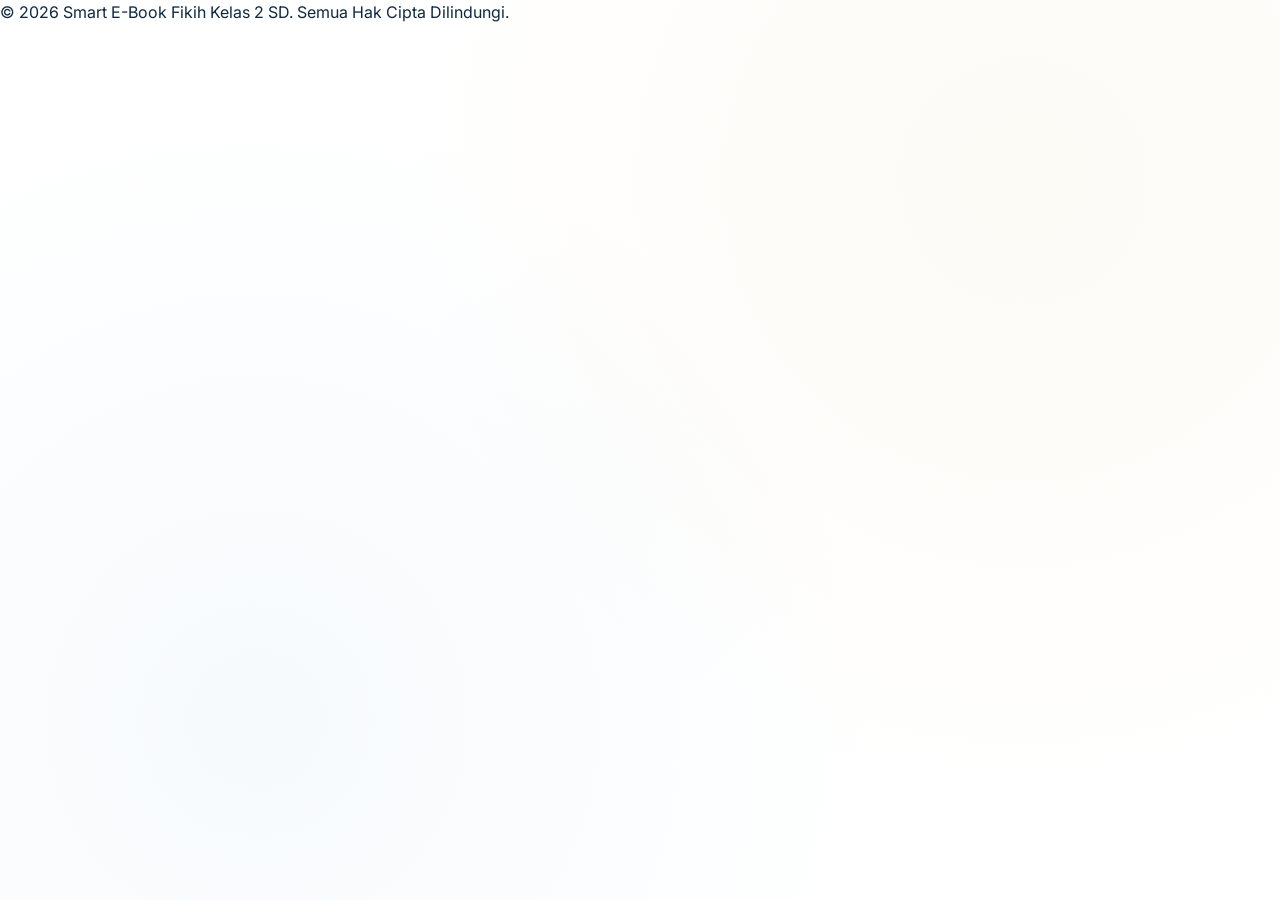
==== Html Version/index.html @ f2244680 "feat: add SRS-EBOOK and Html Version for collaborative development" ====
<!DOCTYPE html>
<html lang="id">

<head>
    <meta charset="UTF-8">
    <meta name="viewport" content="width=device-width, initial-scale=1.0">
    <title>Smart E-Book Fikih Kelas 2 SD</title>
    <!-- Google Fonts: Inter (Latin) & Amiri (Arabic) -->
    <link rel="preconnect" href="https://fonts.googleapis.com">
    <link rel="preconnect" href="https://fonts.gstatic.com" crossorigin>
    <link
        href="https://fonts.googleapis.com/css2?family=Amiri:ital,wght@0,400;0,700;1,400;1,700&family=Inter:wght@300;400;500;600;700;800&display=swap"
        rel="stylesheet">

    <!-- Link CSS Utama -->
    <link rel="stylesheet" href="css/style.css">
</head>

<body class="bg-pattern">

    <!-- 
      ======================================================
      [JOB: rifki] Landing Page Layout & Structure
      ======================================================
      Tugas Atnan:
      1. Desain hero section yang menarik, lengkap dengan Judul Ebook, Subjudul, dan gambar ilustrasi utama (muslim_children_reading).
      2. Buat 3 menu utama dalam bentuk kartu (glass-card-strong) yang berjejer rapi:
         - E-Book (menuju ebook.html)
         - Kuis (menuju kuis.html)
         - Pertanyaan (Tanya langsung via WhatsApp: https://wa.me/6288989320145?text=Assalamu%27alaikum...)
      3. Tambahkan Sinopsis E-book tentang Fikih Kelas 2 SD (Thaharah & Adzan/Iqamah).
      4. Sediakan kontak person yang jelas (WhatsApp, Email, IG, Telegram) sesuai desain di web Next.js sebelumnya.
      5. Pastikan halaman ini responsif, bersih, dan menggunakan layout modern (flexbox/grid).
    -->

    <header class="container">
        <!-- Taruh navigasi atau judul di sini -->
    </header>

    <main class="container">
        <!-- Hero Section -->
        <section id="hero" class="hero-section">
            <!-- Isi hero: judul, subjudul, ilustrasi, tombol menu -->
        </section>

        <!-- Sinopsis Section -->
        <section id="synopsis" class="glass-card">
            <!-- Isi sinopsis -->
        </section>

        <!-- Kontak Person Section -->
        <section id="contact" class="glass-card">
            <!-- Isi kontak -->
        </section>
    </main>

    <footer>
        <p>&copy; 2026 Smart E-Book Fikih Kelas 2 SD. Semua Hak Cipta Dilindungi.</p>
    </footer>

    <!-- Script Opsional untuk Halaman Utama -->
    <script>
        // Efek transisi masuk atau animasi interaktif sederhana
    </script>
</body>

</html>
---- Html Version/css/style.css ----
/* ==========================================================================
   [JOB: ATNAN] CSS Stylesheet, Themes, & Core Design System
   ========================================================================== */

/* 
  Atnan, silakan sesuaikan dan isi file CSS ini dengan:
  1. Konfigurasi CSS variables/custom properties untuk tema warna biru dan krem/kuning lembut.
  2. Pendefinisian Font (Amiri untuk teks Arab, Inter untuk teks latin umum, dan OpenDyslexic untuk font disleksia).
  3. Konfigurasi style kartu Glassmorphic (glass-card dan glass-card-strong) menggunakan backdrop-filter.
  4. Efek transisi tombol premium, hover scale, bayangan lembut, dan rounded corners yang besar.
  5. Animasi-animasi kunci (fade-in, float untuk melayangkan ilustrasi, bounce-in, slide-in).
  6. Modifikasi font-size responsive berdasarkan scale (.font-scale-100 s.d .font-scale-160).
  7. Kelas .dyslexia-mode yang merubah font-family body menjadi OpenDyslexic.
*/

:root {
  /* ===== Color Palette: Blue + Cream/Kuning Lembut ===== */
  --color-cream-50: #FFFDF7;
  --color-cream-100: #FFF8E7;
  --color-cream-200: #F5E6CA;
  --color-cream-300: #EDDBB3;
  --color-cream-400: #E0C990;

  --color-blue-50: #EBF5FF;
  --color-blue-100: #E8F4FD;
  --color-blue-200: #C5E2F6;
  --color-blue-300: #90C4E8;
  --color-blue-400: #5B9BD5;
  --color-blue-500: #3B82C4;
  --color-blue-600: #2563A0;
  --color-blue-700: #1E4F80;
  --color-blue-800: #163B60;
  --color-blue-900: #0F2940;

  --color-gold-400: #D4A843;
  --color-gold-500: #C49B38;

  --color-green-400: #4CAF50;
  --color-green-500: #388E3C;

  --color-red-400: #EF5350;
  --color-red-500: #D32F2F;

  /* ===== Fonts ===== */
  --font-sans: 'Inter', system-ui, -apple-system, sans-serif;
  --font-arabic: 'Amiri', "Traditional Arabic", serif;
  --font-dyslexia: "OpenDyslexic", "Comic Sans MS", sans-serif;

  /* ===== Shadows & Spacing ===== */
  --shadow-soft: 0 2px 15px rgba(91, 155, 213, 0.08);
  --shadow-card: 0 4px 24px rgba(91, 155, 213, 0.12);
  --shadow-elevated: 0 8px 40px rgba(91, 155, 213, 0.16);
  --shadow-glow: 0 0 20px rgba(91, 155, 213, 0.25);
  
  --radius-xl: 1rem;
  --radius-2xl: 1.25rem;
  --radius-3xl: 1.5rem;
  
  --ease-spring: cubic-bezier(0.34, 1.56, 0.64, 1);
}

/* @font-face untuk OpenDyslexic (Simpan file font di public/fonts/) */
@font-face {
  font-family: 'OpenDyslexic';
  src: url('../public/fonts/OpenDyslexic-Regular.woff2') format('woff2'),
       url('../public/fonts/OpenDyslexic-Regular.woff') format('woff');
  font-weight: normal;
  font-style: normal;
}

/* ===== Base Styles ===== */
* {
  box-sizing: border-box;
  margin: 0;
  padding: 0;
}

body {
  font-family: var(--font-sans);
  background: linear-gradient(135deg, var(--color-cream-50) 0%, var(--color-cream-100) 50%, var(--color-blue-50) 100%);
  color: var(--color-blue-900);
  min-height: 100vh;
  line-height: 1.6;
}

/* Base class untuk pola dekoratif di background */
.bg-pattern {
  background-image:
    radial-gradient(circle at 20% 80%, rgba(91, 155, 213, 0.05) 0%, transparent 50%),
    radial-gradient(circle at 80% 20%, rgba(212, 168, 67, 0.05) 0%, transparent 50%);
  background-attachment: fixed;
}

/* ===== Tulis CSS Desain Atnan di bawah ini ===== */
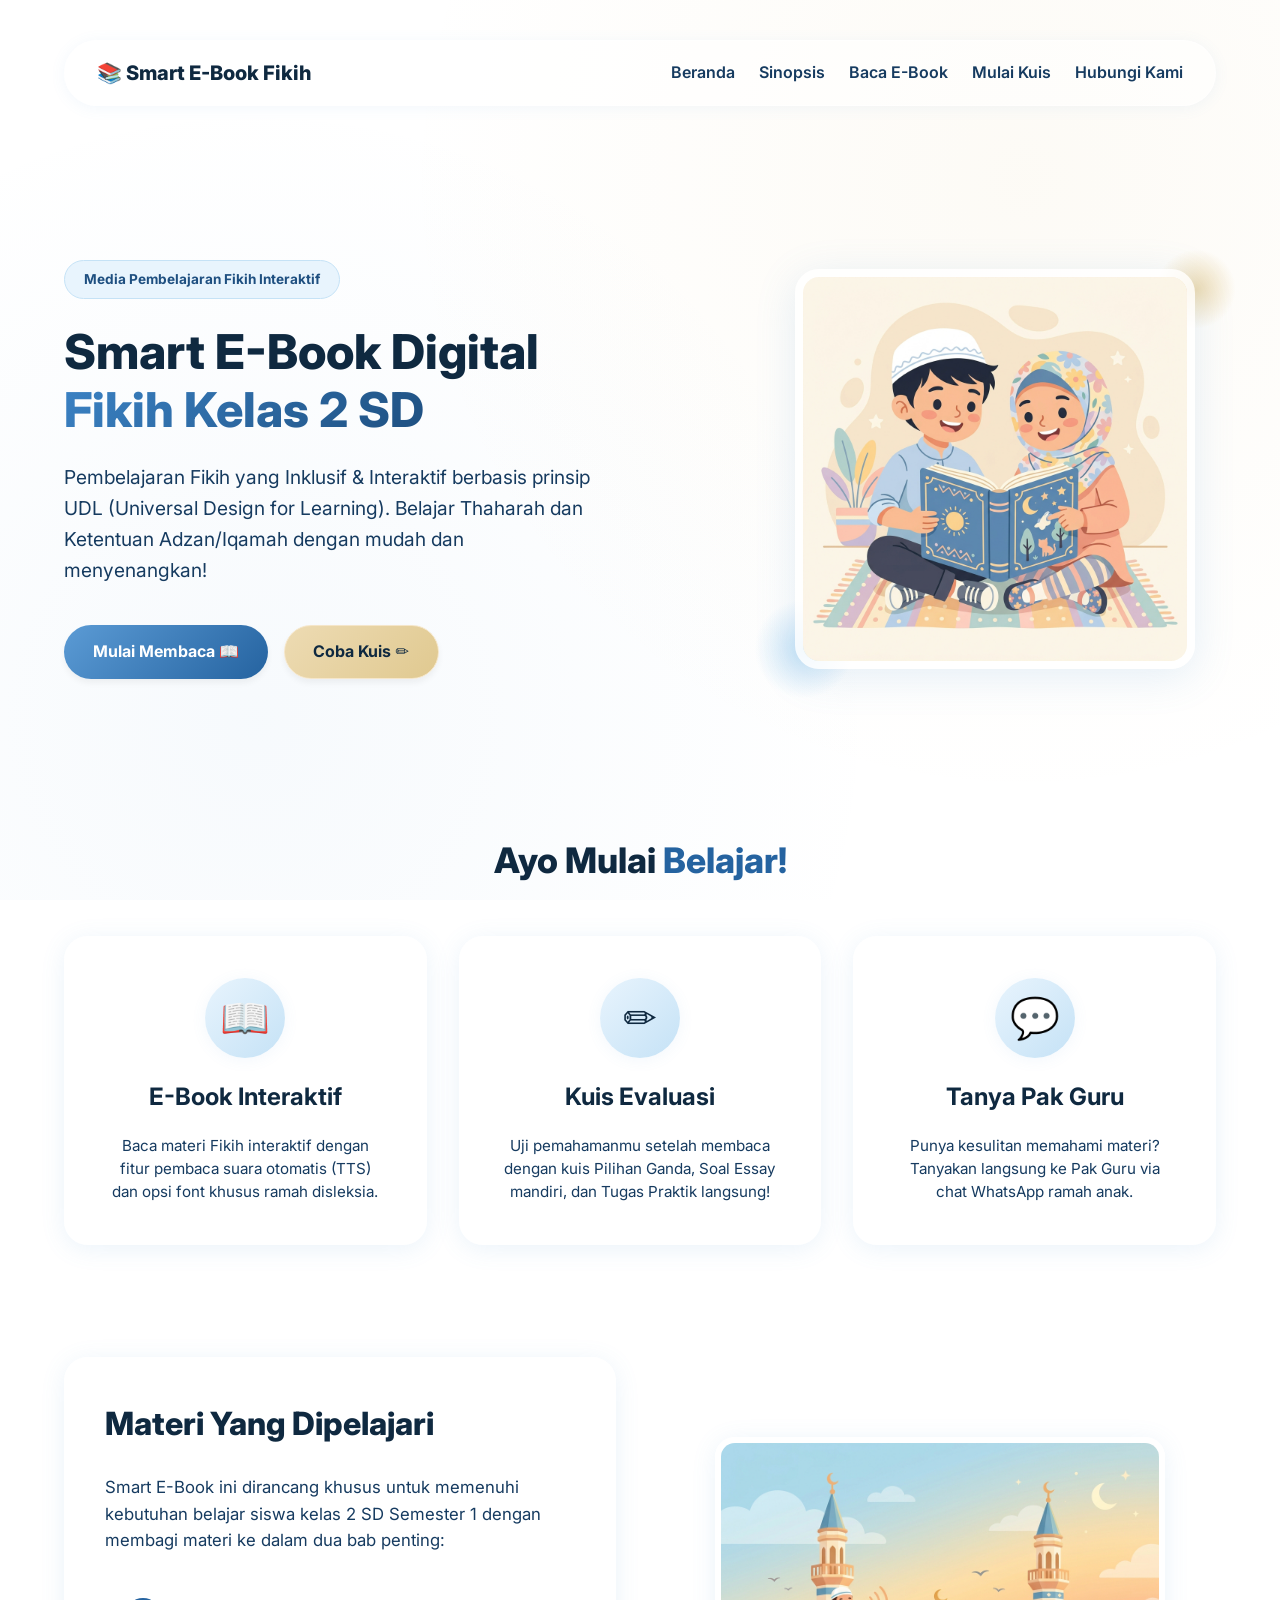
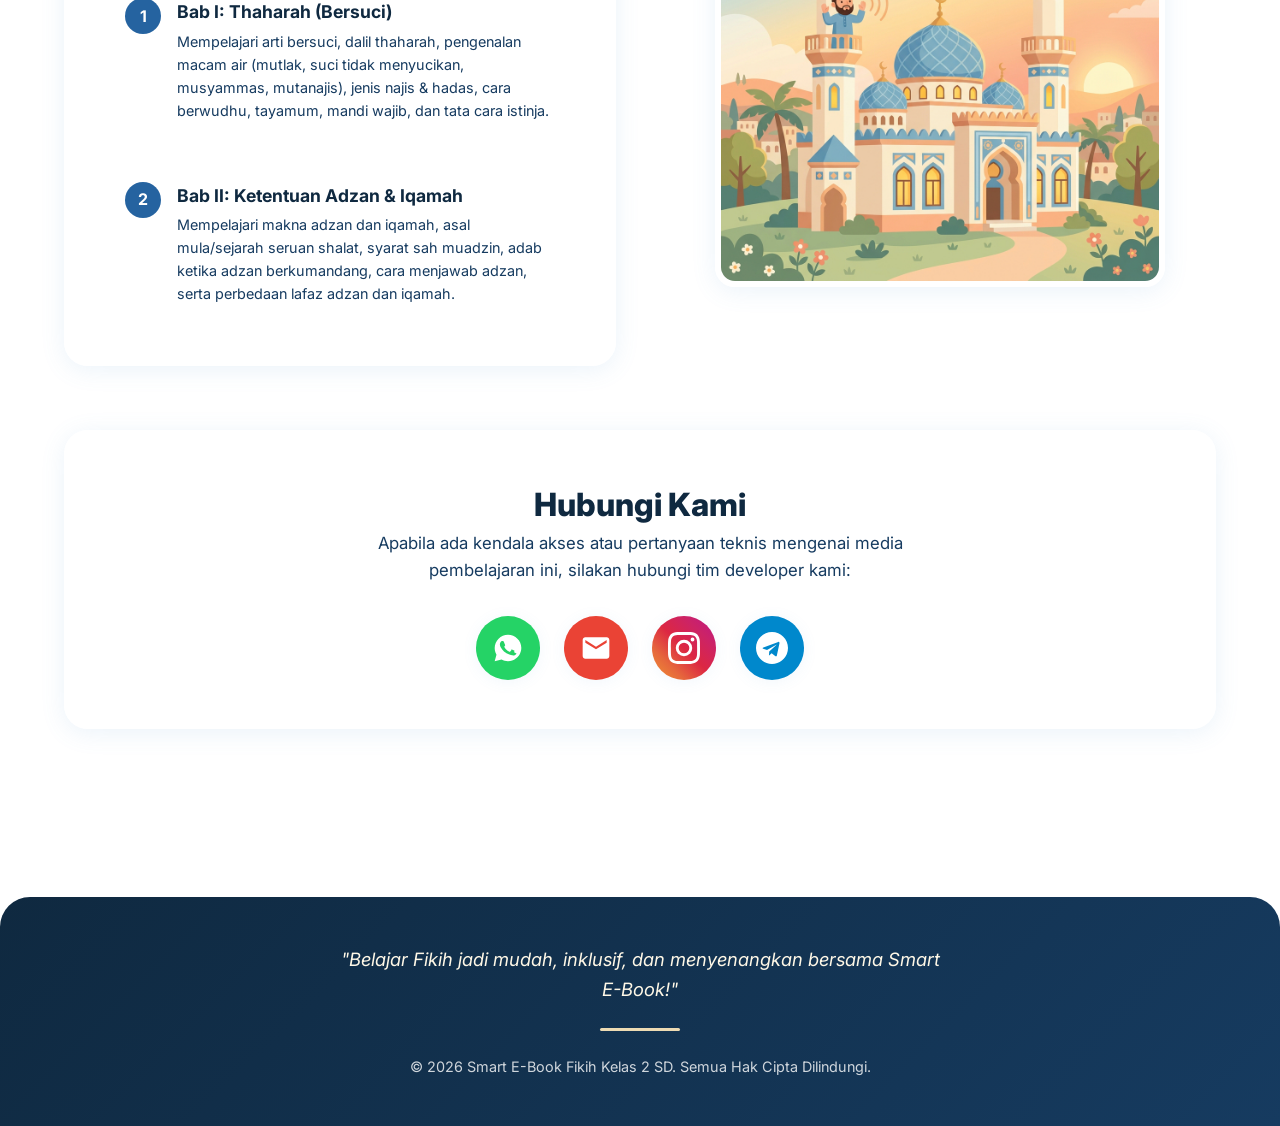
==== commit 64dcecea: "feat: implement landing page, global styles, and assets for rifki task" ====
--- a/Html Version/index.html
+++ b/Html Version/index.html
@@ -22,7 +22,7 @@
       ======================================================
       [JOB: rifki] Landing Page Layout & Structure
       ======================================================
-      Tugas Atnan:
+      Tugas Rifki:
       1. Desain hero section yang menarik, lengkap dengan Judul Ebook, Subjudul, dan gambar ilustrasi utama (muslim_children_reading).
       2. Buat 3 menu utama dalam bentuk kartu (glass-card-strong) yang berjejer rapi:
          - E-Book (menuju ebook.html)
@@ -33,34 +33,179 @@
       5. Pastikan halaman ini responsif, bersih, dan menggunakan layout modern (flexbox/grid).
     -->
 
-    <header class="container">
-        <!-- Taruh navigasi atau judul di sini -->
+    <header class="container animate-fade-in">
+        <nav class="navbar glass-card">
+            <a href="index.html" class="navbar-brand">
+                <span>📚 Smart E-Book Fikih</span>
+            </a>
+            <ul class="navbar-nav">
+                <li><a href="index.html">Beranda</a></li>
+                <li><a href="#synopsis">Sinopsis</a></li>
+                <li><a href="ebook.html">Baca E-Book</a></li>
+                <li><a href="kuis.html">Mulai Kuis</a></li>
+                <li><a href="#contact">Hubungi Kami</a></li>
+            </ul>
+        </nav>
     </header>
 
     <main class="container">
         <!-- Hero Section -->
         <section id="hero" class="hero-section">
-            <!-- Isi hero: judul, subjudul, ilustrasi, tombol menu -->
+            <div class="hero-content animate-fade-in-up">
+                <span class="hero-badge">Media Pembelajaran Fikih Interaktif</span>
+                <h1 class="hero-title">Smart E-Book Digital <br><span>Fikih Kelas 2 SD</span></h1>
+                <p class="hero-subtitle">
+                    Pembelajaran Fikih yang Inklusif & Interaktif berbasis prinsip UDL (Universal Design for Learning). Belajar Thaharah dan Ketentuan Adzan/Iqamah dengan mudah dan menyenangkan!
+                </p>
+                <div class="hero-actions">
+                    <a href="ebook.html" class="btn btn-primary animate-pulse-glow">Mulai Membaca 📖</a>
+                    <a href="kuis.html" class="btn btn-secondary">Coba Kuis ✏️</a>
+                </div>
+            </div>
+            <div class="hero-image-container animate-float">
+                <div class="hero-decor-1"></div>
+                <img src="public/images/muslim_children_reading.png" alt="Anak-anak belajar membaca">
+                <div class="hero-decor-2"></div>
+            </div>
+        </section>
+
+        <!-- Menu Section -->
+        <section id="menu" class="menu-section">
+            <h2 class="section-title">Ayo Mulai <span>Belajar!</span></h2>
+            <div class="menu-grid">
+                <!-- Ebook Link Card -->
+                <a href="ebook.html" class="menu-card glass-card-strong animate-fade-in-up">
+                    <div class="menu-card-icon">📖</div>
+                    <h3 class="menu-card-title">E-Book Interaktif</h3>
+                    <p class="menu-card-desc">
+                        Baca materi Fikih interaktif dengan fitur pembaca suara otomatis (TTS) dan opsi font khusus ramah disleksia.
+                    </p>
+                </a>
+                
+                <!-- Quiz Link Card -->
+                <a href="kuis.html" class="menu-card glass-card-strong animate-fade-in-up" style="animation-delay: 0.1s;">
+                    <div class="menu-card-icon">✏️</div>
+                    <h3 class="menu-card-title">Kuis Evaluasi</h3>
+                    <p class="menu-card-desc">
+                        Uji pemahamanmu setelah membaca dengan kuis Pilihan Ganda, Soal Essay mandiri, dan Tugas Praktik langsung!
+                    </p>
+                </a>
+
+                <!-- Whatsapp Contact Card -->
+                <a href="https://wa.me/6288989320145?text=Assalamu%27alaikum%20Pak%20Guru%2C%20saya%20ingin%20bertanya%20tentang%20materi%20Fikih..." target="_blank" class="menu-card glass-card-strong animate-fade-in-up" style="animation-delay: 0.2s;">
+                    <div class="menu-card-icon">💬</div>
+                    <h3 class="menu-card-title">Tanya Pak Guru</h3>
+                    <p class="menu-card-desc">
+                        Punya kesulitan memahami materi? Tanyakan langsung ke Pak Guru via chat WhatsApp ramah anak.
+                    </p>
+                </a>
+            </div>
         </section>
 
         <!-- Sinopsis Section -->
-        <section id="synopsis" class="glass-card">
-            <!-- Isi sinopsis -->
+        <section id="synopsis" class="synopsis-section">
+            <div class="synopsis-grid">
+                <div class="synopsis-content glass-card-strong animate-fade-in-up">
+                    <h2 class="synopsis-title">Materi Yang Dipelajari</h2>
+                    <p class="synopsis-text">
+                        Smart E-Book ini dirancang khusus untuk memenuhi kebutuhan belajar siswa kelas 2 SD Semester 1 dengan membagi materi ke dalam dua bab penting:
+                    </p>
+                    <div class="synopsis-chapters">
+                        <div class="chapter-item">
+                            <div class="chapter-number">1</div>
+                            <div class="chapter-info">
+                                <h4>Bab I: Thaharah (Bersuci)</h4>
+                                <p>Mempelajari arti bersuci, dalil thaharah, pengenalan macam air (mutlak, suci tidak menyucikan, musyammas, mutanajis), jenis najis & hadas, cara berwudhu, tayamum, mandi wajib, dan tata cara istinja.</p>
+                            </div>
+                        </div>
+                        <div class="chapter-item">
+                            <div class="chapter-number">2</div>
+                            <div class="chapter-info">
+                                <h4>Bab II: Ketentuan Adzan & Iqamah</h4>
+                                <p>Mempelajari makna adzan dan iqamah, asal mula/sejarah seruan shalat, syarat sah muadzin, adab ketika adzan berkumandang, cara menjawab adzan, serta perbedaan lafaz adzan dan iqamah.</p>
+                            </div>
+                        </div>
+                    </div>
+                </div>
+                <div class="synopsis-image-container animate-float">
+                    <img src="public/images/mosque_adzan.png" alt="Ilustrasi adzan di masjid">
+                </div>
+            </div>
         </section>
 
         <!-- Kontak Person Section -->
-        <section id="contact" class="glass-card">
-            <!-- Isi kontak -->
+        <section id="contact" class="contact-section glass-card-strong animate-fade-in-up">
+            <h2 class="synopsis-title">Hubungi Kami</h2>
+            <p class="synopsis-text" style="max-width: 600px; margin: 0 auto 2rem;">
+                Apabila ada kendala akses atau pertanyaan teknis mengenai media pembelajaran ini, silakan hubungi tim developer kami:
+            </p>
+            <div class="contact-grid">
+                <a href="https://wa.me/6288989320145?text=Assalamu%27alaikum%20tanya%20E-Book%20Fikih..." target="_blank" class="contact-btn contact-btn-wa" aria-label="WhatsApp Developer">
+                    <svg viewBox="0 0 24 24" fill="currentColor">
+                        <path d="M12.012 2c-5.506 0-9.988 4.482-9.988 9.988 0 1.76.457 3.48 1.328 5L2 22l5.176-1.356c1.47.8 3.12 1.22 4.82 1.22h.004c5.505 0 9.986-4.482 9.986-9.988C22 6.482 17.518 2 12.012 2zm6.36 14.184c-.26.732-1.31 1.344-1.8 1.4-1.22.148-2.73-.294-4.88-1.206-2.766-1.164-4.526-3.956-4.66-4.14-.14-.186-1.12-1.494-1.12-2.85 0-1.356.706-2.02.96-2.29.26-.272.58-.342.78-.342h.56c.18 0 .42.068.66.626.24.58.82 2.02.9 2.18.08.16.14.34.02.56-.12.22-.24.364-.38.528-.14.164-.294.346-.12.646.3.52.926 1.54 1.746 2.27.84.75 1.548 1.05 1.888 1.19.34.14.54.116.74-.11.2-.23.86-1.002.98-1.344.12-.34.24-.29.42-.22.18.07 1.14.54 1.34.64.2.1.34.15.39.23.05.08.05.47-.21 1.202z"/>
+                    </svg>
+                </a>
+                <a href="mailto:atnanseptian1@gmail.com" class="contact-btn contact-btn-email" aria-label="Email Support">
+                    <svg viewBox="0 0 24 24" fill="currentColor">
+                        <path d="M20 4H4c-1.1 0-1.99.9-1.99 2L2 18c0 1.1.9 2 2 2h16c1.1 0 2-.9 2-2V6c0-1.1-.9-2-2-2zm0 4l-8 5-8-5V6l8 5 8-5v2z"/>
+                    </svg>
+                </a>
+                <a href="https://instagram.com" target="_blank" class="contact-btn contact-btn-ig" aria-label="Instagram">
+                    <svg viewBox="0 0 24 24" fill="currentColor">
+                        <path d="M12 2.163c3.204 0 3.584.012 4.85.07 3.252.148 4.771 1.691 4.919 4.919.058 1.265.069 1.645.069 4.849 0 3.205-.012 3.584-.069 4.849-.149 3.225-1.664 4.771-4.919 4.919-1.266.058-1.644.07-4.85.07-3.204 0-3.584-.012-4.849-.07-3.26-.149-4.771-1.699-4.919-4.92-.058-1.265-.07-1.644-.07-4.849 0-3.204.013-3.583.07-4.849.149-3.227 1.664-4.771 4.919-4.919 1.266-.057 1.645-.069 4.849-.069zM12 0C8.741 0 8.333.014 7.053.072 2.695.272.273 2.69.073 7.051.014 8.333 0 8.741 0 12c0 3.259.014 3.668.072 4.948.2 4.358 2.618 6.78 6.98 6.98 1.281.058 1.689.072 4.948.072 3.259 0 3.668-.014 4.948-.072 4.354-.2 6.782-2.618 6.979-6.98.059-1.28.073-1.689.073-4.948 0-3.259-.014-3.667-.072-4.947-.196-4.354-2.617-6.78-6.979-6.98C15.668.014 15.259 0 12 0zm0 5.838a6.162 6.162 0 1 0 0 12.324 6.162 6.162 0 0 0 0-12.324zM12 16a4 4 0 1 1 0-8 4 4 0 0 1 0 8zm6.406-11.845a1.44 1.44 0 1 0 0 2.881 1.44 1.44 0 0 0 0-2.881z"/>
+                    </svg>
+                </a>
+                <a href="https://t.me" target="_blank" class="contact-btn contact-btn-tg" aria-label="Telegram">
+                    <svg viewBox="0 0 24 24" fill="currentColor">
+                        <path d="M12 0C5.37 0 0 5.37 0 12s5.37 12 12 12 12-5.37 12-12S18.63 0 12 0zm5.56 8.61l-1.91 9c-.14.63-.51.79-1.04.49l-2.91-2.15-1.4 1.35c-.15.15-.28.27-.58.27l.2-2.94 5.35-4.83c.23-.21-.05-.32-.36-.12L8.27 13.5l-2.85-.89c-.62-.2-.63-.62.13-.91l11.13-4.29c.51-.19.96.11.88.7z"/>
+                    </svg>
+                </a>
+            </div>
         </section>
     </main>
 
     <footer>
+        <div class="footer-quote">
+            "Belajar Fikih jadi mudah, inklusif, dan menyenangkan bersama Smart E-Book!"
+        </div>
+        <div class="footer-divider"></div>
         <p>&copy; 2026 Smart E-Book Fikih Kelas 2 SD. Semua Hak Cipta Dilindungi.</p>
     </footer>
 
-    <!-- Script Opsional untuk Halaman Utama -->
+    <!-- Script Opsional & UDL Sync untuk Halaman Utama -->
     <script>
-        // Efek transisi masuk atau animasi interaktif sederhana
+        document.addEventListener('DOMContentLoaded', () => {
+            // Sinkronisasi UDL preference secara global agar landing page menyesuaikan pilihan user
+            const savedDyslexia = localStorage.getItem('dyslexiaMode');
+            if (savedDyslexia === 'true') {
+                document.body.classList.add('dyslexia-mode');
+            }
+
+            const savedFontScale = localStorage.getItem('fontScale');
+            if (savedFontScale) {
+                // Hapus class font scale sebelumnya
+                document.body.classList.forEach(className => {
+                    if (className.startsWith('font-scale-')) {
+                        document.body.classList.remove(className);
+                    }
+                });
+                document.body.classList.add(`font-scale-${savedFontScale}`);
+            }
+
+            // Smooth scroll untuk link jangkar internal
+            document.querySelectorAll('a[href^="#"]').forEach(anchor => {
+                anchor.addEventListener('click', function(e) {
+                    e.preventDefault();
+                    const targetId = this.getAttribute('href');
+                    const targetEl = document.querySelector(targetId);
+                    if (targetEl) {
+                        targetEl.scrollIntoView({
+                            behavior: 'smooth'
+                        });
+                    }
+                });
+            });
+        });
     </script>
 </body>
 
--- a/Html Version/css/style.css
+++ b/Html Version/css/style.css
@@ -91,4 +91,600 @@
   background-attachment: fixed;
 }
 
-/* ===== Tulis CSS Desain Atnan di bawah ini ===== */
+/* ===== Tulis CSS Desain Atnan & Rifki di bawah ini ===== */
+
+/* ===== Layout Containers ===== */
+.container {
+  width: 90%;
+  max-width: 1200px;
+  margin: 0 auto;
+  padding: 1.5rem 0;
+}
+
+/* ===== Glassmorphism Cards ===== */
+.glass-card {
+  background: rgba(255, 255, 255, 0.55);
+  backdrop-filter: blur(16px);
+  -webkit-backdrop-filter: blur(16px);
+  border: 1px solid rgba(255, 255, 255, 0.5);
+  border-radius: var(--radius-2xl);
+  box-shadow: var(--shadow-soft);
+  padding: 2rem;
+  transition: all 0.3s var(--ease-spring);
+}
+
+.glass-card-strong {
+  background: rgba(255, 255, 255, 0.75);
+  backdrop-filter: blur(24px);
+  -webkit-backdrop-filter: blur(24px);
+  border: 1px solid rgba(255, 255, 255, 0.7);
+  border-radius: var(--radius-3xl);
+  box-shadow: var(--shadow-card);
+  padding: 2.5rem;
+  transition: all 0.3s var(--ease-spring);
+}
+
+/* ===== Common Components (Buttons) ===== */
+.btn {
+  display: inline-flex;
+  align-items: center;
+  justify-content: center;
+  gap: 0.5rem;
+  padding: 0.8rem 1.8rem;
+  border-radius: 50px;
+  font-family: var(--font-sans);
+  font-weight: 700;
+  text-decoration: none;
+  border: none;
+  cursor: pointer;
+  transition: all 0.3s var(--ease-spring);
+  box-shadow: 0 4px 6px rgba(0, 0, 0, 0.05);
+}
+
+.btn-primary {
+  background: linear-gradient(135deg, var(--color-blue-400), var(--color-blue-600));
+  color: #fff;
+}
+
+.btn-primary:hover {
+  transform: translateY(-3px) scale(1.02);
+  box-shadow: var(--shadow-glow);
+  background: linear-gradient(135deg, var(--color-blue-500), var(--color-blue-700));
+}
+
+.btn-secondary {
+  background: linear-gradient(135deg, var(--color-cream-300), var(--color-cream-400));
+  color: var(--color-blue-900);
+  border: 1px solid var(--color-cream-200);
+}
+
+.btn-secondary:hover {
+  transform: translateY(-3px) scale(1.02);
+  box-shadow: 0 6px 15px rgba(224, 201, 144, 0.4);
+  background: linear-gradient(135deg, var(--color-cream-400), var(--color-cream-200));
+}
+
+.btn:active {
+  transform: translateY(-1px) scale(0.98);
+}
+
+/* ===== Animations ===== */
+@keyframes fadeIn {
+  from { opacity: 0; }
+  to { opacity: 1; }
+}
+
+@keyframes fadeInUp {
+  from {
+    opacity: 0;
+    transform: translateY(20px);
+  }
+  to {
+    opacity: 1;
+    transform: translateY(0);
+  }
+}
+
+@keyframes float {
+  0% { transform: translateY(0px); }
+  50% { transform: translateY(-10px); }
+  100% { transform: translateY(0px); }
+}
+
+@keyframes pulseGlow {
+  0% { box-shadow: 0 0 0 0 rgba(91, 155, 213, 0.4); }
+  70% { box-shadow: 0 0 0 10px rgba(91, 155, 213, 0); }
+  100% { box-shadow: 0 0 0 0 rgba(91, 155, 213, 0); }
+}
+
+.animate-fade-in {
+  animation: fadeIn 0.8s ease-out forwards;
+}
+
+.animate-fade-in-up {
+  animation: fadeInUp 0.8s var(--ease-spring) forwards;
+}
+
+.animate-float {
+  animation: float 4s ease-in-out infinite;
+}
+
+.animate-pulse-glow {
+  animation: pulseGlow 2s infinite;
+}
+
+/* ===== Navbar ===== */
+.navbar {
+  display: flex;
+  justify-content: space-between;
+  align-items: center;
+  padding: 1rem 2rem;
+  margin-top: 1rem;
+  border-radius: 50px;
+}
+
+.navbar-brand {
+  display: flex;
+  align-items: center;
+  gap: 0.8rem;
+  font-size: 1.25rem;
+  font-weight: 800;
+  color: var(--color-blue-900);
+  text-decoration: none;
+}
+
+.navbar-brand img {
+  height: 40px;
+  width: auto;
+}
+
+.navbar-nav {
+  display: flex;
+  gap: 1.5rem;
+  list-style: none;
+  align-items: center;
+}
+
+.navbar-nav a {
+  text-decoration: none;
+  color: var(--color-blue-800);
+  font-weight: 600;
+  transition: color 0.3s;
+}
+
+.navbar-nav a:hover {
+  color: var(--color-blue-500);
+}
+
+/* ===== Hero Section ===== */
+.hero-section {
+  display: grid;
+  grid-template-columns: 1.2fr 0.8fr;
+  gap: 3rem;
+  align-items: center;
+  padding: 4rem 0;
+  min-height: 70vh;
+}
+
+.hero-content {
+  display: flex;
+  flex-direction: column;
+  align-items: flex-start;
+  gap: 1.5rem;
+}
+
+.hero-badge {
+  background: var(--color-blue-100);
+  color: var(--color-blue-700);
+  padding: 0.5rem 1.2rem;
+  border-radius: 50px;
+  font-size: 0.85rem;
+  font-weight: 700;
+  border: 1px solid var(--color-blue-200);
+}
+
+.hero-title {
+  font-size: 3rem;
+  font-weight: 800;
+  line-height: 1.2;
+  color: var(--color-blue-900);
+}
+
+.hero-title span {
+  background: linear-gradient(135deg, var(--color-blue-500), var(--color-blue-700));
+  -webkit-background-clip: text;
+  -webkit-text-fill-color: transparent;
+}
+
+.hero-subtitle {
+  font-size: 1.2rem;
+  color: var(--color-blue-800);
+  max-width: 540px;
+}
+
+.hero-actions {
+  display: flex;
+  gap: 1rem;
+  margin-top: 1rem;
+}
+
+.hero-image-container {
+  display: flex;
+  justify-content: center;
+  align-items: center;
+  position: relative;
+}
+
+.hero-image-container img {
+  width: 100%;
+  max-width: 400px;
+  height: auto;
+  border-radius: var(--radius-3xl);
+  box-shadow: var(--shadow-elevated);
+  border: 8px solid rgba(255, 255, 255, 0.8);
+}
+
+/* Decorative shapes for Hero */
+.hero-decor-1 {
+  position: absolute;
+  top: -20px;
+  right: -20px;
+  width: 80px;
+  height: 80px;
+  background: radial-gradient(circle, var(--color-cream-300) 0%, transparent 70%);
+  z-index: -1;
+  animation: float 6s ease-in-out infinite;
+}
+
+.hero-decor-2 {
+  position: absolute;
+  bottom: -30px;
+  left: -20px;
+  width: 100px;
+  height: 100px;
+  background: radial-gradient(circle, var(--color-blue-200) 0%, transparent 70%);
+  z-index: -1;
+  animation: float 5s ease-in-out infinite alternate;
+}
+
+/* ===== Menu Grid (3 Cards) ===== */
+.menu-section {
+  padding: 3rem 0;
+}
+
+.section-title {
+  text-align: center;
+  font-size: 2.2rem;
+  font-weight: 800;
+  margin-bottom: 3rem;
+  color: var(--color-blue-900);
+}
+
+.section-title span {
+  color: var(--color-blue-600);
+}
+
+.menu-grid {
+  display: grid;
+  grid-template-columns: repeat(auto-fit, minmax(320px, 1fr));
+  gap: 2rem;
+}
+
+.menu-card {
+  display: flex;
+  flex-direction: column;
+  align-items: center;
+  text-align: center;
+  gap: 1.2rem;
+  text-decoration: none;
+  color: inherit;
+  border: 2px solid transparent;
+}
+
+.menu-card:hover {
+  transform: translateY(-10px);
+  border-color: var(--color-blue-200);
+  box-shadow: var(--shadow-elevated);
+}
+
+.menu-card-icon {
+  width: 80px;
+  height: 80px;
+  border-radius: 50%;
+  background: linear-gradient(135deg, var(--color-blue-100), var(--color-blue-200));
+  display: flex;
+  align-items: center;
+  justify-content: center;
+  font-size: 2.5rem;
+  box-shadow: var(--shadow-soft);
+  transition: all 0.3s var(--ease-spring);
+}
+
+.menu-card:hover .menu-card-icon {
+  background: linear-gradient(135deg, var(--color-blue-400), var(--color-blue-600));
+  color: white;
+  transform: scale(1.1) rotate(5deg);
+}
+
+.menu-card-title {
+  font-size: 1.5rem;
+  font-weight: 700;
+  color: var(--color-blue-900);
+}
+
+.menu-card-desc {
+  font-size: 0.95rem;
+  color: var(--color-blue-800);
+  line-height: 1.5;
+}
+
+/* ===== Synopsis Section ===== */
+.synopsis-section {
+  margin: 4rem auto;
+}
+
+.synopsis-grid {
+  display: grid;
+  grid-template-columns: 1fr 1fr;
+  gap: 3rem;
+  align-items: center;
+}
+
+.synopsis-content {
+  display: flex;
+  flex-direction: column;
+  gap: 1.5rem;
+}
+
+.synopsis-title {
+  font-size: 2rem;
+  font-weight: 800;
+  color: var(--color-blue-900);
+}
+
+.synopsis-text {
+  font-size: 1.05rem;
+  color: var(--color-blue-800);
+}
+
+.synopsis-chapters {
+  display: flex;
+  flex-direction: column;
+  gap: 1.2rem;
+}
+
+.chapter-item {
+  display: flex;
+  align-items: flex-start;
+  gap: 1rem;
+  padding: 1.2rem;
+  background: rgba(255, 255, 255, 0.4);
+  border-radius: var(--radius-xl);
+  border: 1px solid rgba(255, 255, 255, 0.3);
+  transition: all 0.3s;
+}
+
+.chapter-item:hover {
+  background: rgba(255, 255, 255, 0.8);
+  transform: translateX(5px);
+  border-color: var(--color-blue-200);
+}
+
+.chapter-number {
+  background: var(--color-blue-600);
+  color: white;
+  width: 36px;
+  height: 36px;
+  border-radius: 50%;
+  display: flex;
+  align-items: center;
+  justify-content: center;
+  font-weight: 700;
+  flex-shrink: 0;
+}
+
+.chapter-info h4 {
+  font-size: 1.1rem;
+  color: var(--color-blue-900);
+  margin-bottom: 0.2rem;
+}
+
+.chapter-info p {
+  font-size: 0.9rem;
+  color: var(--color-blue-800);
+}
+
+.synopsis-image-container {
+  display: flex;
+  justify-content: center;
+}
+
+.synopsis-image-container img {
+  width: 100%;
+  max-width: 450px;
+  height: auto;
+  border-radius: var(--radius-2xl);
+  box-shadow: var(--shadow-card);
+  border: 6px solid white;
+}
+
+/* ===== Contact & Developer Section ===== */
+.contact-section {
+  text-align: center;
+  padding: 3rem 2rem;
+  margin: 4rem auto;
+}
+
+.contact-grid {
+  display: flex;
+  justify-content: center;
+  flex-wrap: wrap;
+  gap: 1.5rem;
+  margin-top: 2rem;
+}
+
+.contact-btn {
+  display: inline-flex;
+  align-items: center;
+  justify-content: center;
+  width: 64px;
+  height: 64px;
+  border-radius: 50%;
+  text-decoration: none;
+  color: white;
+  transition: all 0.3s var(--ease-spring);
+  box-shadow: var(--shadow-soft);
+}
+
+.contact-btn svg {
+  width: 32px;
+  height: 32px;
+}
+
+.contact-btn-wa {
+  background-color: #25D366;
+  color: white;
+}
+
+.contact-btn-wa:hover {
+  background-color: #20ba5a;
+  transform: translateY(-3px);
+  box-shadow: 0 5px 15px rgba(37, 211, 102, 0.4);
+}
+
+.contact-btn-email {
+  background-color: #EA4335;
+  color: white;
+}
+
+.contact-btn-email:hover {
+  background-color: #d63629;
+  transform: translateY(-3px);
+  box-shadow: 0 5px 15px rgba(234, 67, 53, 0.4);
+}
+
+.contact-btn-ig {
+  background: linear-gradient(45deg, #f09433 0%, #e6683c 25%, #dc2743 50%, #cc2366 75%, #bc1888 100%);
+  color: white;
+}
+
+.contact-btn-ig:hover {
+  transform: translateY(-3px);
+  box-shadow: 0 5px 15px rgba(220, 39, 67, 0.4);
+}
+
+.contact-btn-tg {
+  background-color: #0088cc;
+  color: white;
+}
+
+.contact-btn-tg:hover {
+  background-color: #0077b5;
+  transform: translateY(-3px);
+  box-shadow: 0 5px 15px rgba(0, 136, 204, 0.4);
+}
+
+/* ===== Footer ===== */
+footer {
+  background: linear-gradient(135deg, var(--color-blue-900), var(--color-blue-800));
+  color: rgba(255, 255, 255, 0.8);
+  padding: 3rem 1.5rem;
+  text-align: center;
+  margin-top: 5rem;
+  border-top-left-radius: 30px;
+  border-top-right-radius: 30px;
+}
+
+.footer-quote {
+  font-size: 1.15rem;
+  font-style: italic;
+  max-width: 600px;
+  margin: 0 auto 1.5rem;
+  color: var(--color-cream-100);
+}
+
+.footer-divider {
+  width: 80px;
+  height: 3px;
+  background: var(--color-cream-300);
+  margin: 1.5rem auto;
+  border-radius: 10px;
+}
+
+footer p {
+  font-size: 0.9rem;
+}
+
+/* ===== Accessibility Font Zoom Helpers ===== */
+.font-scale-100 { font-size: 100%; }
+.font-scale-110 { font-size: 110%; }
+.font-scale-120 { font-size: 120%; }
+.font-scale-130 { font-size: 130%; }
+.font-scale-140 { font-size: 140%; }
+.font-scale-150 { font-size: 150%; }
+.font-scale-160 { font-size: 160%; }
+
+/* ===== Dyslexia Mode Toggle Global Override ===== */
+body.dyslexia-mode {
+  font-family: var(--font-dyslexia) !important;
+}
+
+body.dyslexia-mode *:not(.arabic-text) {
+  font-family: var(--font-dyslexia) !important;
+}
+
+body.dyslexia-mode .arabic-text {
+  font-family: var(--font-arabic) !important;
+}
+
+/* ===== Responsive Styles (Media Queries) ===== */
+@media (max-width: 992px) {
+  .hero-section {
+    grid-template-columns: 1fr;
+    text-align: center;
+    gap: 2rem;
+    padding: 2rem 0;
+  }
+  .hero-content {
+    align-items: center;
+  }
+  .hero-title {
+    font-size: 2.5rem;
+  }
+  .synopsis-grid {
+    grid-template-columns: 1fr;
+    gap: 2.5rem;
+  }
+  .synopsis-image-container {
+    order: -1;
+  }
+}
+
+@media (max-width: 576px) {
+  .navbar {
+    flex-direction: column;
+    gap: 1rem;
+    padding: 1.5rem;
+  }
+  .navbar-nav {
+    flex-direction: column;
+    gap: 0.8rem;
+  }
+  .hero-title {
+    font-size: 2rem;
+  }
+  .hero-actions {
+    flex-direction: column;
+    width: 100%;
+    max-width: 300px;
+  }
+  .hero-actions .btn {
+    width: 100%;
+  }
+  .glass-card-strong {
+    padding: 1.5rem;
+  }
+  .glass-card {
+    padding: 1.2rem;
+  }
+}
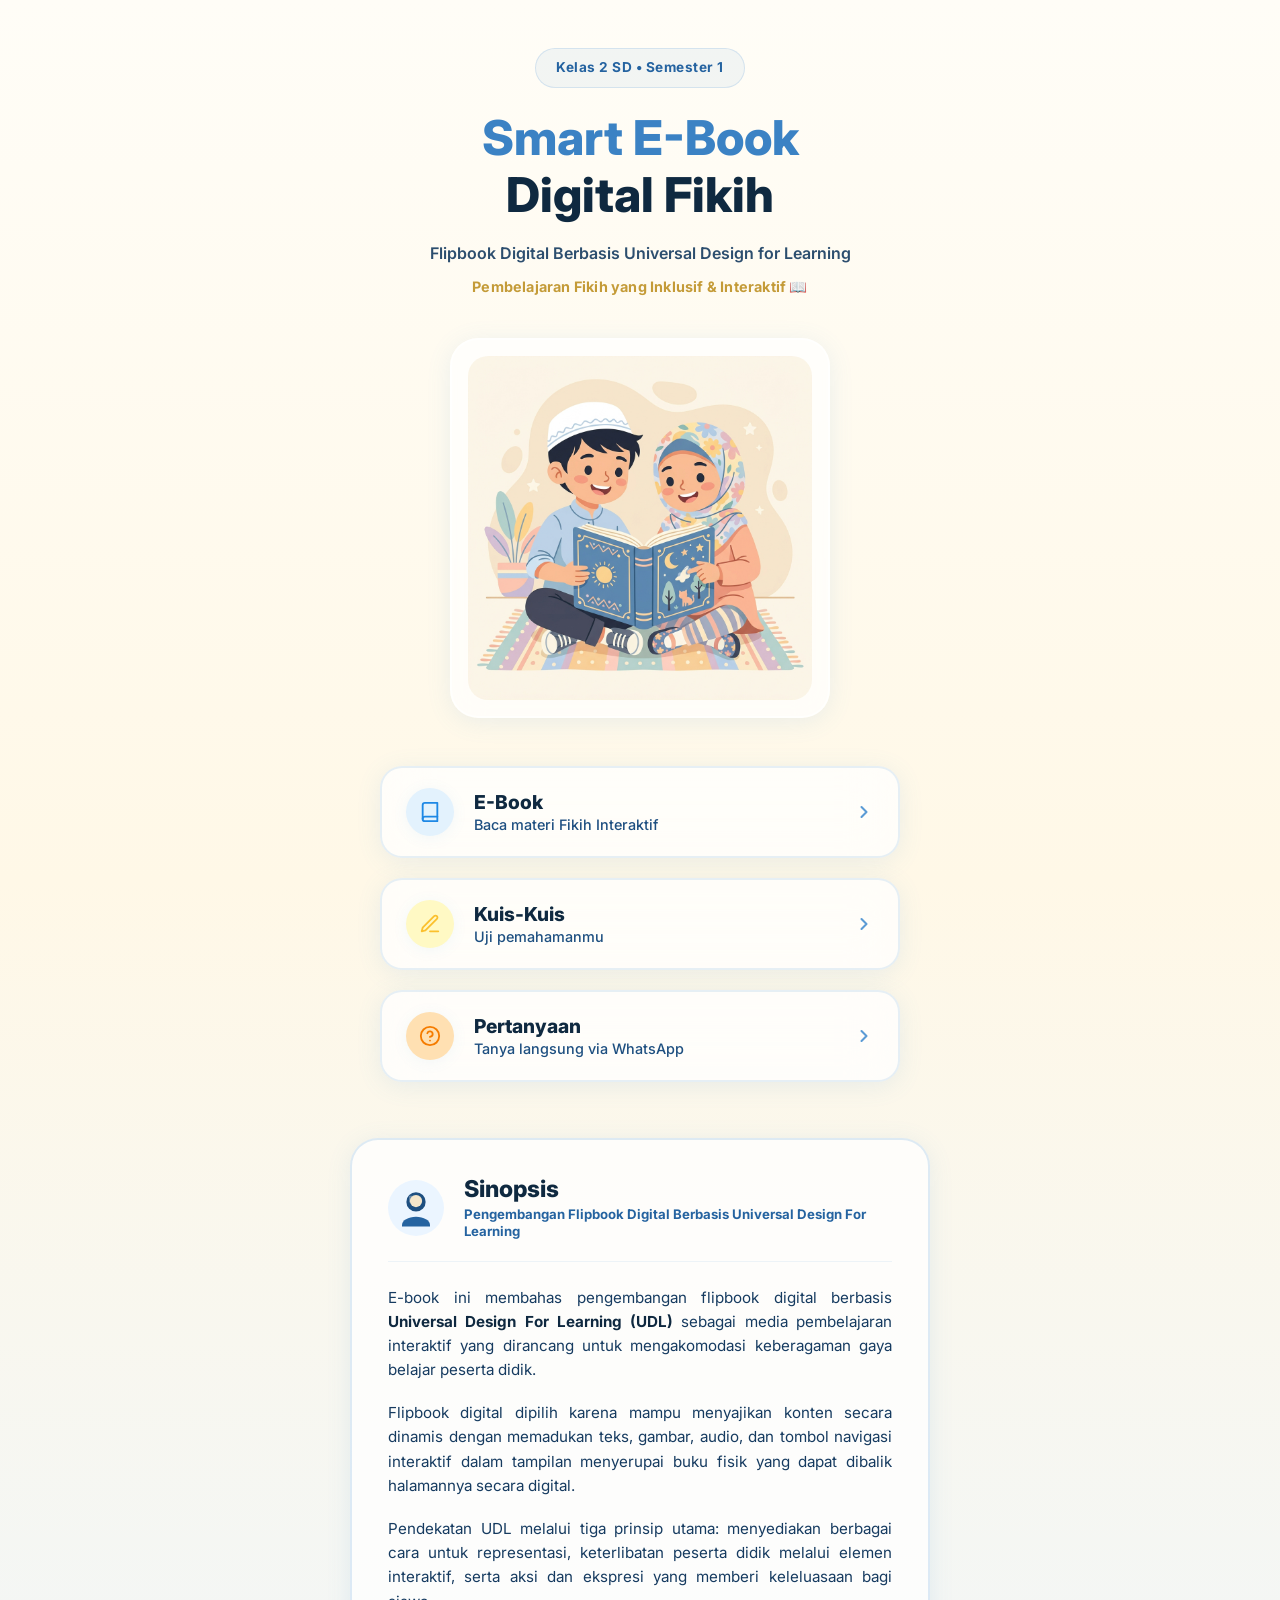
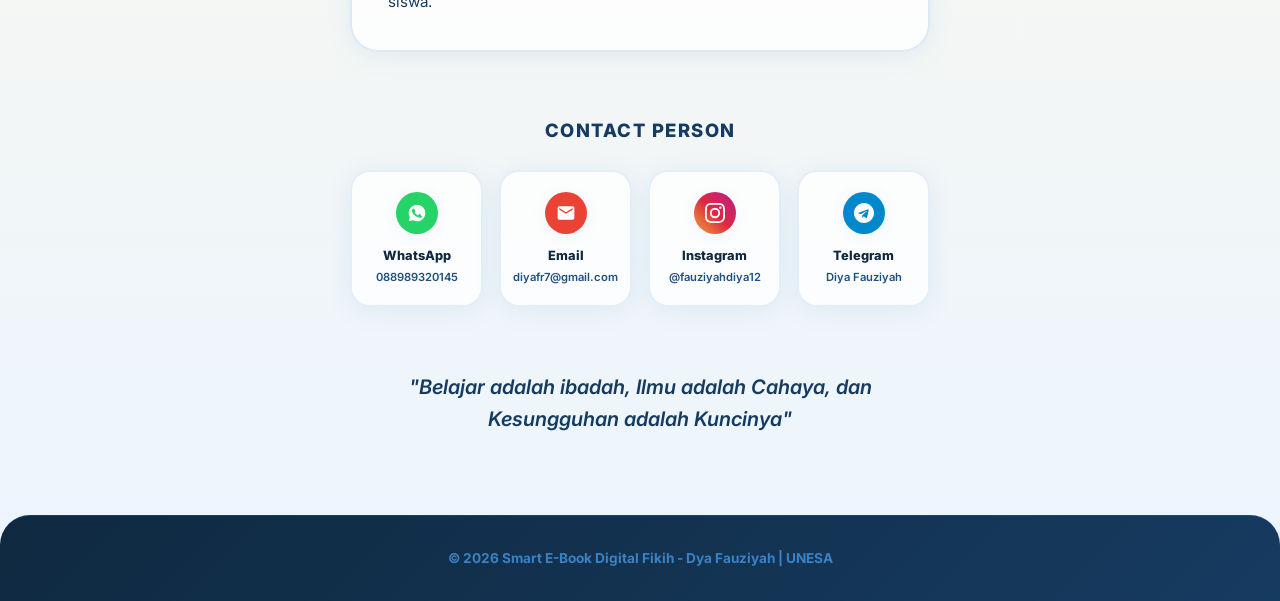
==== commit 89ebcee1: "feat: implement landing page, global styles, and assets for rifki task" ====
--- a/Html Version/index.html
+++ b/Html Version/index.html
@@ -16,160 +16,215 @@
     <link rel="stylesheet" href="css/style.css">
 </head>
 
-<body class="bg-pattern">
+<body class="bg-pattern landing-body">
 
     <!-- 
       ======================================================
-      [JOB: rifki] Landing Page Layout & Structure
+      [JOB: rifki] Landing Page Layout & Structure (Figma-aligned)
       ======================================================
-      Tugas Rifki:
-      1. Desain hero section yang menarik, lengkap dengan Judul Ebook, Subjudul, dan gambar ilustrasi utama (muslim_children_reading).
-      2. Buat 3 menu utama dalam bentuk kartu (glass-card-strong) yang berjejer rapi:
-         - E-Book (menuju ebook.html)
-         - Kuis (menuju kuis.html)
-         - Pertanyaan (Tanya langsung via WhatsApp: https://wa.me/6288989320145?text=Assalamu%27alaikum...)
-      3. Tambahkan Sinopsis E-book tentang Fikih Kelas 2 SD (Thaharah & Adzan/Iqamah).
-      4. Sediakan kontak person yang jelas (WhatsApp, Email, IG, Telegram) sesuai desain di web Next.js sebelumnya.
-      5. Pastikan halaman ini responsif, bersih, dan menggunakan layout modern (flexbox/grid).
     -->
 
-    <header class="container animate-fade-in">
-        <nav class="navbar glass-card">
-            <a href="index.html" class="navbar-brand">
-                <span>📚 Smart E-Book Fikih</span>
-            </a>
-            <ul class="navbar-nav">
-                <li><a href="index.html">Beranda</a></li>
-                <li><a href="#synopsis">Sinopsis</a></li>
-                <li><a href="ebook.html">Baca E-Book</a></li>
-                <li><a href="kuis.html">Mulai Kuis</a></li>
-                <li><a href="#contact">Hubungi Kami</a></li>
-            </ul>
-        </nav>
-    </header>
-
-    <main class="container">
-        <!-- Hero Section -->
-        <section id="hero" class="hero-section">
-            <div class="hero-content animate-fade-in-up">
-                <span class="hero-badge">Media Pembelajaran Fikih Interaktif</span>
-                <h1 class="hero-title">Smart E-Book Digital <br><span>Fikih Kelas 2 SD</span></h1>
-                <p class="hero-subtitle">
-                    Pembelajaran Fikih yang Inklusif & Interaktif berbasis prinsip UDL (Universal Design for Learning). Belajar Thaharah dan Ketentuan Adzan/Iqamah dengan mudah dan menyenangkan!
-                </p>
-                <div class="hero-actions">
-                    <a href="ebook.html" class="btn btn-primary animate-pulse-glow">Mulai Membaca 📖</a>
-                    <a href="kuis.html" class="btn btn-secondary">Coba Kuis ✏️</a>
+    <main class="landing-container container">
+        <!-- Top Badge -->
+        <div class="top-badge-container animate-fade-in">
+            <span class="top-badge">Kelas 2 SD • Semester 1</span>
+        </div>
+
+        <!-- Hero Header -->
+        <header class="hero-header animate-fade-in-up">
+            <h1 class="landing-title">Smart E-Book</h1>
+            <h2 class="landing-subtitle-main">Digital Fikih</h2>
+            <p class="landing-subtext">Flipbook Digital Berbasis Universal Design for Learning</p>
+            <p class="landing-highlight">Pembelajaran Fikih yang Inklusif & Interaktif 📖</p>
+        </header>
+
+        <!-- Cover Image Card -->
+        <div class="cover-card-container animate-float">
+            <div class="cover-card glass-card">
+                <img src="public/images/muslim_children_reading.png" alt="Anak-anak belajar membaca"
+                    class="cover-image">
+            </div>
+        </div>
+
+        <!-- Vertical Menu Section -->
+        <section class="menu-vertical-section">
+            <div class="menu-vertical-list">
+
+                <!-- E-Book Link Pill -->
+                <a href="ebook.html" class="menu-vertical-item glass-card-strong animate-fade-in-up">
+                    <div class="item-left-icon icon-blue">
+                        <svg viewBox="0 0 24 24" fill="none" stroke="currentColor" stroke-width="2"
+                            stroke-linecap="round" stroke-linejoin="round">
+                            <path d="M4 19.5A2.5 2.5 0 0 1 6.5 17H20" />
+                            <path d="M6.5 2H20v20H6.5A2.5 2.5 0 0 1 4 19.5v-15A2.5 2.5 0 0 1 6.5 2z" />
+                        </svg>
+                    </div>
+                    <div class="item-details">
+                        <h3 class="item-title">E-Book</h3>
+                        <p class="item-desc">Baca materi Fikih Interaktif</p>
+                    </div>
+                    <div class="item-chevron">
+                        <svg viewBox="0 0 24 24" fill="none" stroke="currentColor" stroke-width="2.5"
+                            stroke-linecap="round" stroke-linejoin="round">
+                            <polyline points="9 18 15 12 9 6" />
+                        </svg>
+                    </div>
+                </a>
+
+                <!-- Kuis Link Pill -->
+                <a href="kuis.html" class="menu-vertical-item glass-card-strong animate-fade-in-up"
+                    style="animation-delay: 0.1s;">
+                    <div class="item-left-icon icon-yellow">
+                        <svg viewBox="0 0 24 24" fill="none" stroke="currentColor" stroke-width="2"
+                            stroke-linecap="round" stroke-linejoin="round">
+                            <path d="M12 20h9" />
+                            <path d="M16.5 3.5a2.121 2.121 0 0 1 3 3L7 19l-4 1 1-4L16.5 3.5z" />
+                        </svg>
+                    </div>
+                    <div class="item-details">
+                        <h3 class="item-title">Kuis-Kuis</h3>
+                        <p class="item-desc">Uji pemahamanmu</p>
+                    </div>
+                    <div class="item-chevron">
+                        <svg viewBox="0 0 24 24" fill="none" stroke="currentColor" stroke-width="2.5"
+                            stroke-linecap="round" stroke-linejoin="round">
+                            <polyline points="9 18 15 12 9 6" />
+                        </svg>
+                    </div>
+                </a>
+
+                <!-- Pertanyaan Link Pill -->
+                <a href="https://wa.me/6288989320145?text=Assalamu%27alaikum%20tanya%20E-Book%20Fikih..."
+                    target="_blank" class="menu-vertical-item glass-card-strong animate-fade-in-up"
+                    style="animation-delay: 0.2s;">
+                    <div class="item-left-icon icon-orange">
+                        <svg viewBox="0 0 24 24" fill="none" stroke="currentColor" stroke-width="2"
+                            stroke-linecap="round" stroke-linejoin="round">
+                            <path d="M9.09 9a3 3 0 0 1 5.83 1c0 2-3 3-3 3" />
+                            <line x1="12" y1="17" x2="12.01" y2="17" />
+                            <circle cx="12" cy="12" r="10" />
+                        </svg>
+                    </div>
+                    <div class="item-details">
+                        <h3 class="item-title">Pertanyaan</h3>
+                        <p class="item-desc">Tanya langsung via WhatsApp</p>
+                    </div>
+                    <div class="item-chevron">
+                        <svg viewBox="0 0 24 24" fill="none" stroke="currentColor" stroke-width="2.5"
+                            stroke-linecap="round" stroke-linejoin="round">
+                            <polyline points="9 18 15 12 9 6" />
+                        </svg>
+                    </div>
+                </a>
+
+            </div>
+        </section>
+
+        <!-- Sinopsis Section -->
+        <section id="synopsis" class="synopsis-single-section animate-fade-in-up" style="animation-delay: 0.3s;">
+            <div class="synopsis-card glass-card-strong">
+                <!-- Sinopsis Header -->
+                <div class="synopsis-header">
+                    <div class="synopsis-avatar">
+                        <!-- Custom Pretty Avatar SVG (Teacher/Icon) -->
+                        <svg viewBox="0 0 64 64" fill="none">
+                            <circle cx="32" cy="32" r="32" fill="#EBF5FF" />
+                            <path d="M32 42c8.837 0 16 4.179 16 9.333V53H16v-1.667C16 46.179 23.163 42 32 42z"
+                                fill="#2563A0" />
+                            <circle cx="32" cy="25" r="11" fill="#1E4F80" />
+                            <path d="M32 18v8l-4-2.5L24 26V18h8z" fill="#FFFDF7" opacity="0.3" />
+                            <circle cx="32" cy="24" r="7" fill="#F5E6CA" />
+                        </svg>
+                    </div>
+                    <div class="synopsis-header-text">
+                        <h2 class="synopsis-main-title">Sinopsis</h2>
+                        <p class="synopsis-subtitle-main">Pengembangan Flipbook Digital Berbasis Universal Design For
+                            Learning</p>
+                    </div>
                 </div>
-            </div>
-            <div class="hero-image-container animate-float">
-                <div class="hero-decor-1"></div>
-                <img src="public/images/muslim_children_reading.png" alt="Anak-anak belajar membaca">
-                <div class="hero-decor-2"></div>
+                <!-- Sinopsis Body Text -->
+                <div class="synopsis-body">
+                    <p>E-book ini membahas pengembangan flipbook digital berbasis <strong>Universal Design For Learning
+                            (UDL)</strong> sebagai media pembelajaran interaktif yang dirancang untuk mengakomodasi
+                        keberagaman gaya belajar peserta didik.</p>
+                    <p>Flipbook digital dipilih karena mampu menyajikan konten secara dinamis dengan memadukan teks,
+                        gambar, audio, dan tombol navigasi interaktif dalam tampilan menyerupai buku fisik yang dapat
+                        dibalik halamannya secara digital.</p>
+                    <p>Pendekatan UDL melalui tiga prinsip utama: menyediakan berbagai cara untuk representasi,
+                        keterlibatan peserta didik melalui elemen interaktif, serta aksi dan ekspresi yang memberi
+                        keleluasaan bagi siswa.</p>
+                </div>
             </div>
         </section>
 
-        <!-- Menu Section -->
-        <section id="menu" class="menu-section">
-            <h2 class="section-title">Ayo Mulai <span>Belajar!</span></h2>
-            <div class="menu-grid">
-                <!-- Ebook Link Card -->
-                <a href="ebook.html" class="menu-card glass-card-strong animate-fade-in-up">
-                    <div class="menu-card-icon">📖</div>
-                    <h3 class="menu-card-title">E-Book Interaktif</h3>
-                    <p class="menu-card-desc">
-                        Baca materi Fikih interaktif dengan fitur pembaca suara otomatis (TTS) dan opsi font khusus ramah disleksia.
-                    </p>
-                </a>
-                
-                <!-- Quiz Link Card -->
-                <a href="kuis.html" class="menu-card glass-card-strong animate-fade-in-up" style="animation-delay: 0.1s;">
-                    <div class="menu-card-icon">✏️</div>
-                    <h3 class="menu-card-title">Kuis Evaluasi</h3>
-                    <p class="menu-card-desc">
-                        Uji pemahamanmu setelah membaca dengan kuis Pilihan Ganda, Soal Essay mandiri, dan Tugas Praktik langsung!
-                    </p>
-                </a>
-
-                <!-- Whatsapp Contact Card -->
-                <a href="https://wa.me/6288989320145?text=Assalamu%27alaikum%20Pak%20Guru%2C%20saya%20ingin%20bertanya%20tentang%20materi%20Fikih..." target="_blank" class="menu-card glass-card-strong animate-fade-in-up" style="animation-delay: 0.2s;">
-                    <div class="menu-card-icon">💬</div>
-                    <h3 class="menu-card-title">Tanya Pak Guru</h3>
-                    <p class="menu-card-desc">
-                        Punya kesulitan memahami materi? Tanyakan langsung ke Pak Guru via chat WhatsApp ramah anak.
-                    </p>
-                </a>
+        <!-- Contact Person Section -->
+        <section id="contact" class="contact-card-section animate-fade-in-up" style="animation-delay: 0.4s;">
+            <h2 class="contact-section-title">Contact Person</h2>
+
+            <div class="contact-card-grid">
+
+                <!-- WhatsApp Card -->
+                <a href="https://wa.me/6288989320145?text=Assalamu%27alaikum%20tanya%20E-Book%20Fikih..."
+                    target="_blank" class="contact-info-card glass-card-strong val-wa">
+                    <div class="contact-info-icon bg-wa">
+                        <svg viewBox="0 0 24 24" fill="currentColor">
+                            <path
+                                d="M12.012 2c-5.506 0-9.988 4.482-9.988 9.988 0 1.76.457 3.48 1.328 5L2 22l5.176-1.356c1.47.8 3.12 1.22 4.82 1.22h.004c5.505 0 9.986-4.482 9.986-9.988C22 6.482 17.518 2 12.012 2zm6.36 14.184c-.26.732-1.31 1.344-1.8 1.4-1.22.148-2.73-.294-4.88-1.206-2.766-1.164-4.526-3.956-4.66-4.14-.14-.186-1.12-1.494-1.12-2.85 0-1.356.706-2.02.96-2.29.26-.272.58-.342.78-.342h.56c.18 0 .42.068.66.626.24.58.82 2.02.9 2.18.08.16.14.34.02.56-.12.22-.24.364-.38.528-.14.164-.294.346-.12.646.3.52.926 1.54 1.746 2.27.84.75 1.548 1.05 1.888 1.19.34.14.54.116.74-.11.2-.23.86-1.002.98-1.344.12-.34.24-.29.42-.22.18.07 1.14.54 1.34.64.2.1.34.15.39.23.05.08.05.47-.21 1.202z" />
+                        </svg>
+                    </div>
+                    <span class="contact-info-label">WhatsApp</span>
+                    <span class="contact-info-value">088989320145</span>
+                </a>
+
+                <!-- Email Card -->
+                <a href="mailto:diyafr7@gmail.com" class="contact-info-card glass-card-strong val-email">
+                    <div class="contact-info-icon bg-email">
+                        <svg viewBox="0 0 24 24" fill="currentColor">
+                            <path
+                                d="M20 4H4c-1.1 0-1.99.9-1.99 2L2 18c0 1.1.9 2 2 2h16c1.1 0 2-.9 2-2V6c0-1.1-.9-2-2-2zm0 4l-8 5-8-5V6l8 5 8-5v2z" />
+                        </svg>
+                    </div>
+                    <span class="contact-info-label">Email</span>
+                    <span class="contact-info-value">diyafr7@gmail.com</span>
+                </a>
+
+                <!-- Instagram Card -->
+                <a href="https://instagram.com/fauziyahdiya12" target="_blank"
+                    class="contact-info-card glass-card-strong val-ig">
+                    <div class="contact-info-icon bg-ig">
+                        <svg viewBox="0 0 24 24" fill="currentColor">
+                            <path
+                                d="M12 2.163c3.204 0 3.584.012 4.85.07 3.252.148 4.771 1.691 4.919 4.919.058 1.265.069 1.645.069 4.849 0 3.205-.012 3.584-.069 4.849-.149 3.225-1.664 4.771-4.919 4.919-1.266.058-1.644.07-4.85.07-3.204 0-3.584-.012-4.849-.07-3.26-.149-4.771-1.699-4.919-4.92-.058-1.265-.07-1.644-.07-4.849 0-3.204.013-3.583.07-4.849.149-3.227 1.664-4.771 4.919-4.919 1.266-.057 1.645-.069 4.849-.069zM12 0C8.741 0 8.333.014 7.053.072 2.695.272.273 2.69.073 7.051.014 8.333 0 8.741 0 12c0 3.259.014 3.668.072 4.948.2 4.358 2.618 6.78 6.98 6.98 1.281.058 1.689.072 4.948.072 3.259 0 3.668-.014 4.948-.072 4.354-.2 6.782-2.618 6.979-6.98.059-1.28.073-1.689.073-4.948 0-3.259-.014-3.667-.072-4.947-.196-4.354-2.617-6.78-6.979-6.98C15.668.014 15.259 0 12 0zm0 5.838a6.162 6.162 0 1 0 0 12.324 6.162 6.162 0 0 0 0-12.324zM12 16a4 4 0 1 1 0-8 4 4 0 0 1 0 8zm6.406-11.845a1.44 1.44 0 1 0 0 2.881 1.44 1.44 0 0 0 0-2.881z" />
+                        </svg>
+                    </div>
+                    <span class="contact-info-label">Instagram</span>
+                    <span class="contact-info-value">@fauziyahdiya12</span>
+                </a>
+
+                <!-- Telegram Card -->
+                <a href="https://t.me" target="_blank" class="contact-info-card glass-card-strong val-tg">
+                    <div class="contact-info-icon bg-tg">
+                        <svg viewBox="0 0 24 24" fill="currentColor">
+                            <path
+                                d="M12 0C5.37 0 0 5.37 0 12s5.37 12 12 12 12-5.37 12-12S18.63 0 12 0zm5.56 8.61l-1.91 9c-.14.63-.51.79-1.04.49l-2.91-2.15-1.4 1.35c-.15.15-.28.27-.58.27l.2-2.94 5.35-4.83c.23-.21-.05-.32-.36-.12L8.27 13.5l-2.85-.89c-.62-.2-.63-.62.13-.91l11.13-4.29c.51-.19.96.11.88.7z" />
+                        </svg>
+                    </div>
+                    <span class="contact-info-label">Telegram</span>
+                    <span class="contact-info-value">Diya Fauziyah</span>
+                </a>
+
             </div>
         </section>
 
-        <!-- Sinopsis Section -->
-        <section id="synopsis" class="synopsis-section">
-            <div class="synopsis-grid">
-                <div class="synopsis-content glass-card-strong animate-fade-in-up">
-                    <h2 class="synopsis-title">Materi Yang Dipelajari</h2>
-                    <p class="synopsis-text">
-                        Smart E-Book ini dirancang khusus untuk memenuhi kebutuhan belajar siswa kelas 2 SD Semester 1 dengan membagi materi ke dalam dua bab penting:
-                    </p>
-                    <div class="synopsis-chapters">
-                        <div class="chapter-item">
-                            <div class="chapter-number">1</div>
-                            <div class="chapter-info">
-                                <h4>Bab I: Thaharah (Bersuci)</h4>
-                                <p>Mempelajari arti bersuci, dalil thaharah, pengenalan macam air (mutlak, suci tidak menyucikan, musyammas, mutanajis), jenis najis & hadas, cara berwudhu, tayamum, mandi wajib, dan tata cara istinja.</p>
-                            </div>
-                        </div>
-                        <div class="chapter-item">
-                            <div class="chapter-number">2</div>
-                            <div class="chapter-info">
-                                <h4>Bab II: Ketentuan Adzan & Iqamah</h4>
-                                <p>Mempelajari makna adzan dan iqamah, asal mula/sejarah seruan shalat, syarat sah muadzin, adab ketika adzan berkumandang, cara menjawab adzan, serta perbedaan lafaz adzan dan iqamah.</p>
-                            </div>
-                        </div>
-                    </div>
-                </div>
-                <div class="synopsis-image-container animate-float">
-                    <img src="public/images/mosque_adzan.png" alt="Ilustrasi adzan di masjid">
-                </div>
-            </div>
-        </section>
-
-        <!-- Kontak Person Section -->
-        <section id="contact" class="contact-section glass-card-strong animate-fade-in-up">
-            <h2 class="synopsis-title">Hubungi Kami</h2>
-            <p class="synopsis-text" style="max-width: 600px; margin: 0 auto 2rem;">
-                Apabila ada kendala akses atau pertanyaan teknis mengenai media pembelajaran ini, silakan hubungi tim developer kami:
-            </p>
-            <div class="contact-grid">
-                <a href="https://wa.me/6288989320145?text=Assalamu%27alaikum%20tanya%20E-Book%20Fikih..." target="_blank" class="contact-btn contact-btn-wa" aria-label="WhatsApp Developer">
-                    <svg viewBox="0 0 24 24" fill="currentColor">
-                        <path d="M12.012 2c-5.506 0-9.988 4.482-9.988 9.988 0 1.76.457 3.48 1.328 5L2 22l5.176-1.356c1.47.8 3.12 1.22 4.82 1.22h.004c5.505 0 9.986-4.482 9.986-9.988C22 6.482 17.518 2 12.012 2zm6.36 14.184c-.26.732-1.31 1.344-1.8 1.4-1.22.148-2.73-.294-4.88-1.206-2.766-1.164-4.526-3.956-4.66-4.14-.14-.186-1.12-1.494-1.12-2.85 0-1.356.706-2.02.96-2.29.26-.272.58-.342.78-.342h.56c.18 0 .42.068.66.626.24.58.82 2.02.9 2.18.08.16.14.34.02.56-.12.22-.24.364-.38.528-.14.164-.294.346-.12.646.3.52.926 1.54 1.746 2.27.84.75 1.548 1.05 1.888 1.19.34.14.54.116.74-.11.2-.23.86-1.002.98-1.344.12-.34.24-.29.42-.22.18.07 1.14.54 1.34.64.2.1.34.15.39.23.05.08.05.47-.21 1.202z"/>
-                    </svg>
-                </a>
-                <a href="mailto:atnanseptian1@gmail.com" class="contact-btn contact-btn-email" aria-label="Email Support">
-                    <svg viewBox="0 0 24 24" fill="currentColor">
-                        <path d="M20 4H4c-1.1 0-1.99.9-1.99 2L2 18c0 1.1.9 2 2 2h16c1.1 0 2-.9 2-2V6c0-1.1-.9-2-2-2zm0 4l-8 5-8-5V6l8 5 8-5v2z"/>
-                    </svg>
-                </a>
-                <a href="https://instagram.com" target="_blank" class="contact-btn contact-btn-ig" aria-label="Instagram">
-                    <svg viewBox="0 0 24 24" fill="currentColor">
-                        <path d="M12 2.163c3.204 0 3.584.012 4.85.07 3.252.148 4.771 1.691 4.919 4.919.058 1.265.069 1.645.069 4.849 0 3.205-.012 3.584-.069 4.849-.149 3.225-1.664 4.771-4.919 4.919-1.266.058-1.644.07-4.85.07-3.204 0-3.584-.012-4.849-.07-3.26-.149-4.771-1.699-4.919-4.92-.058-1.265-.07-1.644-.07-4.849 0-3.204.013-3.583.07-4.849.149-3.227 1.664-4.771 4.919-4.919 1.266-.057 1.645-.069 4.849-.069zM12 0C8.741 0 8.333.014 7.053.072 2.695.272.273 2.69.073 7.051.014 8.333 0 8.741 0 12c0 3.259.014 3.668.072 4.948.2 4.358 2.618 6.78 6.98 6.98 1.281.058 1.689.072 4.948.072 3.259 0 3.668-.014 4.948-.072 4.354-.2 6.782-2.618 6.979-6.98.059-1.28.073-1.689.073-4.948 0-3.259-.014-3.667-.072-4.947-.196-4.354-2.617-6.78-6.979-6.98C15.668.014 15.259 0 12 0zm0 5.838a6.162 6.162 0 1 0 0 12.324 6.162 6.162 0 0 0 0-12.324zM12 16a4 4 0 1 1 0-8 4 4 0 0 1 0 8zm6.406-11.845a1.44 1.44 0 1 0 0 2.881 1.44 1.44 0 0 0 0-2.881z"/>
-                    </svg>
-                </a>
-                <a href="https://t.me" target="_blank" class="contact-btn contact-btn-tg" aria-label="Telegram">
-                    <svg viewBox="0 0 24 24" fill="currentColor">
-                        <path d="M12 0C5.37 0 0 5.37 0 12s5.37 12 12 12 12-5.37 12-12S18.63 0 12 0zm5.56 8.61l-1.91 9c-.14.63-.51.79-1.04.49l-2.91-2.15-1.4 1.35c-.15.15-.28.27-.58.27l.2-2.94 5.35-4.83c.23-.21-.05-.32-.36-.12L8.27 13.5l-2.85-.89c-.62-.2-.63-.62.13-.91l11.13-4.29c.51-.19.96.11.88.7z"/>
-                    </svg>
-                </a>
-            </div>
-        </section>
+        <!-- Quote Block -->
+        <blockquote class="landing-quote animate-fade-in-up" style="animation-delay: 0.5s;">
+            "Belajar adalah ibadah, Ilmu adalah Cahaya, dan Kesungguhan adalah Kuncinya"
+        </blockquote>
     </main>
 
-    <footer>
-        <div class="footer-quote">
-            "Belajar Fikih jadi mudah, inklusif, dan menyenangkan bersama Smart E-Book!"
-        </div>
-        <div class="footer-divider"></div>
-        <p>&copy; 2026 Smart E-Book Fikih Kelas 2 SD. Semua Hak Cipta Dilindungi.</p>
+    <!-- Footer -->
+    <footer class="landing-footer animate-fade-in">
+        <p>&copy; 2026 Smart E-Book Digital Fikih - Dya Fauziyah | UNESA</p>
     </footer>
 
     <!-- Script Opsional & UDL Sync untuk Halaman Utama -->
@@ -191,20 +246,6 @@
                 });
                 document.body.classList.add(`font-scale-${savedFontScale}`);
             }
-
-            // Smooth scroll untuk link jangkar internal
-            document.querySelectorAll('a[href^="#"]').forEach(anchor => {
-                anchor.addEventListener('click', function(e) {
-                    e.preventDefault();
-                    const targetId = this.getAttribute('href');
-                    const targetEl = document.querySelector(targetId);
-                    if (targetEl) {
-                        targetEl.scrollIntoView({
-                            behavior: 'smooth'
-                        });
-                    }
-                });
-            });
         });
     </script>
 </body>
--- a/Html Version/css/style.css
+++ b/Html Version/css/style.css
@@ -81,6 +81,8 @@
   color: var(--color-blue-900);
   min-height: 100vh;
   line-height: 1.6;
+  display: flex;
+  flex-direction: column;
 }
 
 /* Base class untuk pola dekoratif di background */
@@ -91,8 +93,1101 @@
   background-attachment: fixed;
 }
 
-/* ===== Tulis CSS Desain Atnan & Rifki di bawah ini ===== */
-
+/* ===== Tulis CSS Desain Atnan di bawah ini ===== */
+
+/* ===== Grid / Container Layouts ===== */
+.container {
+  max-width: 1200px;
+  margin: 0 auto;
+  padding: 0 1rem;
+}
+
+.ebook-container {
+  display: flex;
+  position: relative;
+  max-width: 800px;
+  width: 95%;
+  margin: 1.5rem auto;
+  gap: 1.5rem;
+  flex-direction: column;
+  align-items: center;
+  flex: 1 0 auto;
+}
+
+/* ===== Glassmorphism Cards ===== */
+.glass-card {
+  background: rgba(255, 255, 255, 0.7);
+  backdrop-filter: blur(20px);
+  -webkit-backdrop-filter: blur(20px);
+  border: 2.5px solid rgba(91, 155, 213, 0.25);
+  box-shadow: var(--shadow-card);
+}
+
+.glass-card-strong {
+  background: rgba(255, 255, 255, 0.85);
+  backdrop-filter: blur(30px);
+  -webkit-backdrop-filter: blur(30px);
+  border: 2.5px solid rgba(91, 155, 213, 0.4);
+  box-shadow: var(--shadow-elevated);
+}
+
+.sticky-header {
+  position: sticky;
+  top: 0;
+  z-index: 50;
+  width: 100%;
+  background: rgba(255, 255, 255, 0.85);
+  backdrop-filter: blur(30px);
+  -webkit-backdrop-filter: blur(30px);
+  border-bottom: 1px solid rgba(255, 255, 255, 0.3);
+  box-shadow: var(--shadow-soft);
+}
+
+/* ===== Toolbar Container & Items ===== */
+.toolbar-container {
+  position: sticky;
+  top: 0;
+  z-index: 50;
+  width: 100%;
+  padding: 0.75rem 1rem;
+  display: flex;
+  justify-content: center;
+  align-items: center;
+  border-bottom: 1px solid rgba(255, 255, 255, 0.3);
+  box-shadow: var(--shadow-soft);
+  background: rgba(255, 255, 255, 0.85);
+  backdrop-filter: blur(30px);
+  -webkit-backdrop-filter: blur(30px);
+}
+
+.toolbar-inner {
+  max-width: 800px;
+  width: 100%;
+  display: flex;
+  justify-content: space-between;
+  align-items: center;
+  gap: 1rem;
+}
+
+.toolbar-left {
+  display: flex;
+  align-items: center;
+  gap: 0.5rem;
+}
+
+.toolbar-right {
+  display: flex;
+  align-items: center;
+  gap: 0.5rem;
+}
+
+/* ===== Buttons ===== */
+.btn-primary {
+  background: linear-gradient(135deg, var(--color-blue-400) 0%, var(--color-blue-600) 100%);
+  color: white;
+  border: none;
+  padding: 0.6rem 1.2rem;
+  border-radius: var(--radius-xl);
+  font-weight: 600;
+  cursor: pointer;
+  display: inline-flex;
+  align-items: center;
+  gap: 0.5rem;
+  transition: all 0.3s var(--ease-spring);
+  box-shadow: 0 4px 15px rgba(91, 155, 213, 0.3);
+  text-decoration: none;
+  font-size: 0.875rem;
+}
+
+.btn-primary:hover {
+  transform: translateY(-2px);
+  box-shadow: 0 6px 25px rgba(91, 155, 213, 0.4);
+}
+
+.btn-primary:active {
+  transform: translateY(0);
+}
+
+.btn-cream {
+  background: linear-gradient(135deg, var(--color-cream-100) 0%, var(--color-cream-200) 100%);
+  color: var(--color-blue-800);
+  border: 1px solid var(--color-cream-300);
+  padding: 0.6rem 1.2rem;
+  border-radius: var(--radius-xl);
+  font-weight: 600;
+  cursor: pointer;
+  display: inline-flex;
+  align-items: center;
+  gap: 0.5rem;
+  transition: all 0.3s var(--ease-spring);
+  box-shadow: 0 4px 15px rgba(245, 230, 202, 0.4);
+  text-decoration: none;
+  font-size: 0.875rem;
+}
+
+.btn-cream:hover {
+  transform: translateY(-2px);
+  box-shadow: 0 6px 25px rgba(245, 230, 202, 0.6);
+  background: linear-gradient(135deg, var(--color-cream-200) 0%, var(--color-cream-300) 100%);
+}
+
+.btn-cream:disabled, .btn-primary:disabled {
+  opacity: 0.3;
+  cursor: not-allowed;
+  transform: none !important;
+  box-shadow: none !important;
+}
+
+/* Specific Toolbar Buttons */
+.btn-tool {
+  width: 2.25rem;
+  height: 2.25rem;
+  border-radius: 0.5rem;
+  background: var(--color-cream-100);
+  border: 1px solid var(--color-cream-200);
+  color: var(--color-blue-700);
+  font-weight: bold;
+  display: flex;
+  align-items: center;
+  justify-content: center;
+  cursor: pointer;
+  transition: all 0.2s;
+  font-size: 0.875rem;
+}
+
+.btn-tool:hover {
+  background: var(--color-cream-200);
+  transform: scale(1.05);
+}
+
+.btn-tool.active {
+  background: var(--color-blue-500);
+  color: white;
+  border-color: var(--color-blue-600);
+  box-shadow: var(--shadow-glow);
+}
+
+.font-scale-value {
+  font-size: 0.75rem;
+  font-weight: bold;
+  color: var(--color-blue-600);
+  width: 2.2rem;
+  text-align: center;
+  font-family: monospace;
+}
+
+/* Divider */
+.toolbar-divider {
+  width: 1px;
+  height: 1.5rem;
+  background: rgba(91, 155, 213, 0.2);
+  margin: 0 0.25rem;
+}
+
+/* ===== Progress Bar & Indicator Row ===== */
+.progress-container {
+  width: 100%;
+  display: flex;
+  align-items: center;
+  gap: 0.5rem;
+}
+
+.progress-bar-bg {
+  flex-grow: 1;
+  height: 0.375rem;
+  background: var(--color-cream-200);
+  border-radius: 9999px;
+  overflow: hidden;
+}
+
+.progress-bar-fill {
+  height: 100%;
+  background: linear-gradient(to right, var(--color-blue-400), var(--color-blue-600));
+  width: 0%;
+  border-radius: 9999px;
+  transition: width 0.4s ease-out;
+}
+
+.progress-text {
+  font-size: 0.75rem;
+  color: var(--color-blue-500);
+  font-family: monospace;
+  font-weight: bold;
+  white-space: nowrap;
+}
+
+/* ===== Slide Card Container ===== */
+.slide-card-container {
+  width: 100%;
+  border-radius: var(--radius-2xl);
+  padding: 1.5rem;
+  transition: all 0.3s ease;
+  position: relative;
+  min-height: 320px;
+}
+
+@media(min-width: 640px) {
+  .slide-card-container {
+    border-radius: var(--radius-3xl);
+    padding: 2rem;
+  }
+}
+
+/* Bab Indicator Pill */
+.bab-pill-container {
+  text-align: center;
+  margin-bottom: 1rem;
+}
+
+.bab-pill {
+  display: inline-block;
+  padding: 0.35rem 0.85rem;
+  border-radius: 9999px;
+  background: rgba(232, 244, 253, 0.8);
+  border: 1px solid rgba(91, 155, 213, 0.2);
+  color: var(--color-blue-600);
+  font-size: 0.75em;
+  font-weight: 700;
+  text-transform: uppercase;
+  letter-spacing: 0.05em;
+  max-width: 100%;
+  word-wrap: break-word;
+}
+
+/* Standard slide headings/text inside card */
+.slide-title {
+  font-size: 1.25em;
+  font-weight: 800;
+  color: var(--color-blue-900);
+  margin-bottom: 1rem;
+  padding-bottom: 0.75rem;
+  border-bottom: 1px solid rgba(245, 230, 202, 0.8);
+}
+
+@media(min-width: 640px) {
+  .slide-title {
+    font-size: 1.5em;
+  }
+}
+
+.slide-image-wrapper {
+  display: flex;
+  justify-content: center;
+  margin-bottom: 1.25rem;
+}
+
+.slide-img {
+  border-radius: var(--radius-xl);
+  max-width: 160px;
+  height: auto;
+  object-fit: contain;
+  filter: drop-shadow(0 4px 8px rgba(91, 155, 213, 0.15));
+}
+
+@media(min-width: 640px) {
+  .slide-img {
+    max-width: 180px;
+  }
+}
+
+/* UDL content block styling inside cards */
+.block-heading {
+  font-size: 1.125em;
+  font-weight: 700;
+  color: var(--color-blue-800);
+  margin-top: 1rem;
+  margin-bottom: 0.5rem;
+}
+
+.block-text {
+  color: rgba(22, 59, 96, 0.85);
+  line-height: 1.7;
+  margin-bottom: 0.75rem;
+}
+
+.block-transliteration {
+  text-align: center;
+  color: var(--color-blue-600);
+  font-style: italic;
+  font-size: 0.95em;
+  margin-bottom: 0.25rem;
+  line-height: 1.5;
+}
+
+.block-translation {
+  text-align: center;
+  color: rgba(30, 79, 128, 0.7);
+  font-size: 0.9em;
+  margin-bottom: 1rem;
+  padding: 0 1rem;
+  line-height: 1.5;
+}
+
+.block-note {
+  background: linear-gradient(to right, var(--color-cream-50), var(--color-cream-200));
+  border-left: 4px solid var(--color-gold-400);
+  border-top-right-radius: 0.75rem;
+  border-bottom-right-radius: 0.75rem;
+  padding: 0.75rem 1rem;
+  margin: 0.75rem 0;
+  font-size: 0.875em;
+  color: var(--color-blue-800);
+  box-shadow: var(--shadow-soft);
+}
+
+.block-list-container {
+  margin: 0.75rem 0;
+}
+
+.block-list-title {
+  font-weight: 700;
+  color: var(--color-blue-700);
+  margin-bottom: 0.5rem;
+  font-size: 0.95em;
+}
+
+.block-list {
+  display: flex;
+  flex-direction: column;
+  gap: 0.5rem;
+  list-style: none;
+}
+
+.block-list-item {
+  display: flex;
+  align-items: start;
+  gap: 0.5rem;
+  color: rgba(22, 59, 96, 0.85);
+  line-height: 1.6;
+}
+
+.list-badge {
+  display: flex;
+  align-items: center;
+  justify-content: center;
+  width: 1.5rem;
+  height: 1.5rem;
+  border-radius: 9999px;
+  background: var(--color-blue-50);
+  color: var(--color-blue-600);
+  font-size: 0.75rem;
+  font-weight: 700;
+  flex-shrink: 0;
+  margin-top: 0.125rem;
+}
+
+/* ===== Chapter Cover Slide Styling (Gradasi Premium) ===== */
+.slide-card-container.cover-slide {
+  background: linear-gradient(135deg, var(--color-blue-700) 0%, var(--color-blue-600) 50%, var(--color-blue-500) 100%) !important;
+  color: white !important;
+  border: 3.5px solid rgba(255, 255, 255, 0.75) !important;
+  text-align: center;
+  box-shadow: var(--shadow-elevated) !important;
+  display: flex;
+  flex-direction: column;
+  justify-content: center;
+  align-items: center;
+  min-height: 420px;
+}
+
+.cover-slide .bab-pill {
+  background: rgba(255, 255, 255, 0.2);
+  border-color: rgba(255, 255, 255, 0.3);
+  color: white;
+}
+
+.cover-slide .slide-title {
+  color: white;
+  border-bottom: 1px solid rgba(255, 255, 255, 0.2);
+}
+
+.cover-slide .slide-image-wrapper .relative-wrap {
+  position: relative;
+  display: flex;
+  align-items: center;
+  justify-content: center;
+  margin: 1rem auto;
+}
+
+.cover-slide .slide-img {
+  width: 180px;
+  height: auto;
+  border-radius: var(--radius-xl);
+  filter: drop-shadow(0 8px 16px rgba(0, 0, 0, 0.2));
+}
+
+@media(min-width: 640px) {
+  .cover-slide .slide-img {
+    width: 210px;
+  }
+}
+
+.cover-slide .block-heading {
+  color: white;
+}
+
+.cover-slide .block-text {
+  color: rgba(255, 255, 255, 0.95);
+  font-weight: 500;
+  max-width: 450px;
+  margin: 0 auto 0.75rem auto;
+}
+
+.cover-slide .cover-footer-text {
+  padding-top: 1rem;
+  color: rgba(255, 255, 255, 0.6);
+  font-size: 0.75em;
+  font-weight: 600;
+}
+
+/* ===== Sticky Navigation Bar at Bottom ===== */
+.sticky-nav {
+  position: sticky;
+  bottom: 0;
+  z-index: 40;
+  width: 100%;
+  padding: 0.6rem 1rem;
+  border-top: 1px solid rgba(255, 255, 255, 0.3);
+  box-shadow: 0 -2px 15px rgba(91, 155, 213, 0.08);
+  background: rgba(255, 255, 255, 0.85);
+  backdrop-filter: blur(30px);
+  -webkit-backdrop-filter: blur(30px);
+}
+
+.nav-inner {
+  max-width: 800px;
+  width: 100%;
+  margin: 0 auto;
+  display: flex;
+  align-items: center;
+  justify-content: space-between;
+  gap: 0.5rem;
+}
+
+.dots-container {
+  display: none;
+  align-items: center;
+  gap: 0.25rem;
+}
+
+@media(min-width: 640px) {
+  .dots-container {
+    display: flex;
+  }
+}
+
+.dot {
+  width: 0.5rem;
+  height: 0.5rem;
+  border-radius: 9999px;
+  background: var(--color-blue-200);
+  border: none;
+  cursor: pointer;
+  transition: all 0.3s;
+}
+
+.dot:hover {
+  background: var(--color-blue-300);
+}
+
+.dot.active {
+  background: var(--color-blue-500);
+  width: 1.5rem;
+}
+
+.mobile-page-pill {
+  display: flex;
+  align-items: center;
+  background: rgba(91, 155, 213, 0.12);
+  color: var(--color-blue-800);
+  font-size: 0.7rem;
+  font-weight: 800;
+  padding: 0.35rem 0.75rem;
+  border-radius: 9999px;
+}
+
+@media(min-width: 640px) {
+  .mobile-page-pill {
+    display: none;
+  }
+}
+
+/* ===== Quiz CTA Card (Akhir E-book) ===== */
+.quiz-cta-card {
+  margin-top: 1.5rem;
+  width: 100%;
+  padding: 1.5rem;
+  background: linear-gradient(135deg, var(--color-cream-100) 0%, var(--color-cream-50) 50%, #fffbe6 100%);
+  border: 3.5px solid var(--color-cream-300);
+  border-radius: var(--radius-2xl);
+  text-align: center;
+  box-shadow: var(--shadow-card);
+}
+
+.quiz-cta-icon {
+  font-size: 2.5rem;
+  margin-bottom: 0.75rem;
+}
+
+.quiz-cta-title {
+  font-size: 1.25rem;
+  font-weight: 800;
+  color: var(--color-blue-900);
+  margin-bottom: 0.5rem;
+}
+
+.quiz-cta-description {
+  font-size: 0.875rem;
+  color: var(--color-blue-800);
+  opacity: 0.8;
+  max-width: 400px;
+  margin: 0 auto 1.25rem auto;
+  line-height: 1.6;
+}
+
+/* ===== Sidebar Daftar Isi (TOC) ===== */
+.sidebar {
+  position: fixed;
+  top: 0;
+  right: -320px;
+  width: 290px;
+  height: 100vh;
+  background: white;
+  z-index: 1000;
+  box-shadow: -5px 0 25px rgba(0, 0, 0, 0.15);
+  transition: right 0.4s cubic-bezier(0.16, 1, 0.3, 1);
+  display: flex;
+  flex-direction: column;
+}
+
+@media(min-width: 640px) {
+  .sidebar {
+    width: 320px;
+    right: -350px;
+  }
+}
+
+.sidebar.open {
+  right: 0;
+}
+
+.sidebar-overlay {
+  position: fixed;
+  top: 0;
+  left: 0;
+  width: 100vw;
+  height: 100vh;
+  background: rgba(15, 41, 64, 0.3);
+  backdrop-filter: blur(4px);
+  z-index: 999;
+  display: none;
+}
+
+.sidebar-overlay.active {
+  display: block;
+}
+
+.sidebar-header {
+  padding: 1.25rem;
+  border-bottom: 1px solid var(--color-cream-200);
+  display: flex;
+  justify-content: space-between;
+  align-items: center;
+  background: var(--color-cream-50);
+}
+
+.sidebar-title {
+  font-size: 1.125rem;
+  font-weight: 800;
+  color: var(--color-blue-900);
+}
+
+#close-sidebar {
+  background: var(--color-cream-100);
+  border: 1px solid var(--color-cream-200);
+  color: var(--color-blue-700);
+  padding: 0.4rem 0.8rem;
+  border-radius: 0.5rem;
+  cursor: pointer;
+  font-weight: 700;
+  font-size: 0.75rem;
+  transition: all 0.2s;
+}
+
+#close-sidebar:hover {
+  background: var(--color-cream-200);
+}
+
+.sidebar-content {
+  flex-grow: 1;
+  overflow-y: auto;
+  padding: 1rem;
+}
+
+.toc-bab-section {
+  margin-bottom: 1.25rem;
+}
+
+.toc-bab-title {
+  font-size: 0.8rem;
+  font-weight: 800;
+  color: var(--color-blue-700);
+  text-transform: uppercase;
+  margin-bottom: 0.5rem;
+  border-bottom: 1px dashed rgba(91, 155, 213, 0.3);
+  padding-bottom: 0.25rem;
+}
+
+.toc-list {
+  display: flex;
+  flex-direction: column;
+  gap: 0.25rem;
+  list-style: none;
+}
+
+.toc-btn {
+  width: 100%;
+  text-align: left;
+  background: transparent;
+  border: none;
+  padding: 0.5rem 0.75rem;
+  border-radius: 0.5rem;
+  font-size: 0.85rem;
+  color: var(--color-blue-800);
+  cursor: pointer;
+  transition: all 0.2s;
+  display: flex;
+  align-items: center;
+}
+
+.toc-btn:hover {
+  background: var(--color-cream-100);
+  color: var(--color-blue-900);
+}
+
+.toc-btn.active {
+  background: var(--color-blue-50);
+  color: var(--color-blue-800);
+  font-weight: 700;
+}
+
+.toc-num {
+  color: var(--color-blue-300);
+  margin-right: 0.5rem;
+  font-weight: 700;
+}
+
+.toc-btn.active .toc-num {
+  color: var(--color-blue-500);
+}
+
+/* ===== TTS Active Bar ===== */
+.tts-status-bar {
+  background: var(--color-blue-500);
+  color: white;
+  font-size: 0.75rem;
+  text-align: center;
+  padding: 0.4rem;
+  font-weight: bold;
+  position: relative;
+  z-index: 49;
+  display: flex;
+  align-items: center;
+  justify-content: center;
+  gap: 0.5rem;
+}
+
+.tts-status-bar .btn-tts-stop {
+  text-decoration: underline;
+  background: transparent;
+  border: none;
+  color: white;
+  cursor: pointer;
+  font-weight: 700;
+}
+
+/* ===== Font Size Scaling Definitions ===== */
+.font-scale-100 .slide-card-container { font-size: 100% !important; }
+.font-scale-110 .slide-card-container { font-size: 110% !important; }
+.font-scale-120 .slide-card-container { font-size: 120% !important; }
+.font-scale-130 .slide-card-container { font-size: 130% !important; }
+.font-scale-140 .slide-card-container { font-size: 140% !important; }
+.font-scale-150 .slide-card-container { font-size: 150% !important; }
+.font-scale-160 .slide-card-container { font-size: 160% !important; }
+
+/* Font size overrides for sub-components when scaled */
+.font-scale-100 .block-arabic { font-size: 1.5em; }
+.font-scale-110 .block-arabic { font-size: 1.55em; }
+.font-scale-120 .block-arabic { font-size: 1.6em; }
+.font-scale-130 .block-arabic { font-size: 1.65em; }
+.font-scale-140 .block-arabic { font-size: 1.7em; }
+.font-scale-150 .block-arabic { font-size: 1.75em; }
+.font-scale-160 .block-arabic { font-size: 1.8em; }
+
+/* ===== Dyslexia Mode Overrides ===== */
+body.dyslexia-mode {
+  font-family: var(--font-dyslexia) !important;
+  letter-spacing: 0.05em;
+  word-spacing: 0.12em;
+}
+
+body.dyslexia-mode * {
+  font-family: inherit !important;
+  line-height: 1.8 !important;
+}
+
+body.dyslexia-mode [lang="ar"],
+body.dyslexia-mode .arabic-text {
+  font-family: var(--font-arabic) !important;
+}
+
+/* ===== Arabic text inside blocks ===== */
+.block-arabic {
+  font-family: var(--font-arabic);
+  direction: rtl;
+  font-size: 1.5em;
+  line-height: 2.2;
+  color: var(--color-blue-800);
+  text-align: center;
+  padding: 0.75rem 1.25rem;
+  border-radius: var(--radius-xl);
+  background: rgba(235, 245, 255, 0.4);
+  border: 1px solid rgba(22, 59, 96, 0.08);
+  margin: 0.75rem 0;
+}
+
+/* ===== CSS Keyframes Animations ===== */
+@keyframes fadeIn {
+  from { opacity: 0; }
+  to { opacity: 1; }
+}
+
+@keyframes slideInRight {
+  from {
+    opacity: 0;
+    transform: translateX(20px);
+  }
+  to {
+    opacity: 1;
+    transform: translateX(0);
+  }
+}
+
+@keyframes slideInLeft {
+  from {
+    opacity: 0;
+    transform: translateX(-20px);
+  }
+  to {
+    opacity: 1;
+    transform: translateX(0);
+  }
+}
+
+@keyframes float {
+  0%, 100% { transform: translateY(0); }
+  50% { transform: translateY(-8px); }
+}
+
+@keyframes pulse-soft {
+  0%, 100% { opacity: 1; }
+  50% { opacity: 0.65; }
+}
+
+@keyframes fade-in-up {
+  from {
+    opacity: 0;
+    transform: translateY(12px);
+  }
+  to {
+    opacity: 1;
+    transform: translateY(0);
+  }
+}
+
+.animate-fade-in {
+  animation: fadeIn 0.4s ease-out both;
+}
+
+.animate-slide-right {
+  animation: slideInRight 0.4s ease-out both;
+}
+
+.animate-slide-left {
+  animation: slideInLeft 0.4s ease-out both;
+}
+
+.animate-float {
+  animation: float 2.5s ease-in-out infinite;
+}
+
+.animate-pulse-soft {
+  animation: pulse-soft 2s ease-in-out infinite;
+}
+
+.animate-fade-in-up {
+  animation: fade-in-up 0.5s ease-out both;
+}
+
+/* ===== Footer inside Card ===== */
+.ebook-footer {
+  margin-top: 1.5rem;
+  width: 100%;
+  max-width: 800px;
+}
+
+.ebook-footer-card {
+  padding: 1.25rem;
+  border-radius: var(--radius-xl);
+  text-align: center;
+  border: 1px solid rgba(255, 255, 255, 0.4);
+}
+
+.ebook-footer-quote {
+  font-size: 0.85rem;
+  color: var(--color-blue-700);
+  font-style: italic;
+}
+
+.ebook-footer-divider {
+  width: 3rem;
+  height: 2px;
+  background: linear-gradient(to right, transparent, var(--color-blue-300), transparent);
+  margin: 0.5rem auto;
+}
+
+.ebook-footer-copyright {
+  font-size: 0.7rem;
+  color: rgba(30, 79, 128, 0.4);
+}
+
+/* ===== Premium UI Layout Alignments & Back Links ===== */
+.back-link {
+  display: flex;
+  align-items: center;
+  gap: 0.375rem;
+  color: var(--color-blue-500);
+  text-decoration: none;
+  font-size: 0.875rem;
+  font-weight: 600;
+  transition: color 0.2s, transform 0.2s;
+}
+
+.back-link:hover {
+  color: var(--color-blue-700);
+  transform: translateX(-2px);
+}
+
+.chevron-icon {
+  width: 1.25rem;
+  height: 1.25rem;
+  flex-shrink: 0;
+}
+
+/* ===== Desktop Controls vs Mobile controls ===== */
+.desktop-controls {
+  display: none;
+}
+
+@media(min-width: 640px) {
+  .desktop-controls {
+    display: flex;
+    align-items: center;
+    gap: 0.5rem;
+  }
+}
+
+.mobile-controls {
+  display: flex;
+  align-items: center;
+  position: relative;
+}
+
+@media(min-width: 640px) {
+  .mobile-controls {
+    display: none;
+  }
+}
+
+/* Settings Dropdown Popover on Mobile */
+.settings-dropdown {
+  display: none;
+  position: absolute;
+  right: 0;
+  top: 100%;
+  margin-top: 0.5rem;
+  width: 13rem;
+  padding: 1rem;
+  border-radius: var(--radius-2xl);
+  z-index: 100;
+  border: 2.5px solid var(--color-blue-200);
+}
+
+.settings-dropdown.active {
+  display: block;
+}
+
+.settings-dropdown-header {
+  font-weight: 800;
+  font-size: 0.75rem;
+  color: var(--color-blue-900);
+  margin-bottom: 0.75rem;
+  border-bottom: 1px solid var(--color-cream-200);
+  padding-bottom: 0.375rem;
+  user-select: none;
+}
+
+.settings-label {
+  font-size: 0.625rem;
+  font-weight: 700;
+  text-transform: uppercase;
+  letter-spacing: 0.05em;
+  color: var(--color-blue-500);
+  display: block;
+  margin-bottom: 0.25rem;
+  user-select: none;
+}
+
+.settings-row {
+  margin-bottom: 0.75rem;
+}
+
+/* Switch styling for Toggle */
+.switch-container {
+  display: flex;
+  align-items: center;
+  justify-content: space-between;
+  gap: 0.5rem;
+  border-top: 1px solid rgba(245, 230, 202, 0.5);
+  padding-top: 0.75rem;
+}
+
+.switch-label-group {
+  user-select: none;
+}
+
+.switch-label {
+  font-size: 0.75rem;
+  font-weight: 700;
+  color: var(--color-blue-800);
+  display: block;
+}
+
+.switch-sublabel {
+  font-size: 0.55rem;
+  color: var(--color-blue-500);
+  display: block;
+  line-height: 1.2;
+}
+
+.switch-btn {
+  width: 2.5rem;
+  height: 1.5rem;
+  border-radius: 9999px;
+  background: var(--color-blue-200);
+  border: none;
+  position: relative;
+  cursor: pointer;
+  transition: background-color 0.2s;
+  flex-shrink: 0;
+}
+
+.switch-btn.active {
+  background: var(--color-blue-500);
+}
+
+.switch-circle {
+  width: 1.25rem;
+  height: 1.25rem;
+  border-radius: 9999px;
+  background: white;
+  position: absolute;
+  top: 0.125rem;
+  left: 0.125rem;
+  transition: transform 0.2s;
+  box-shadow: 0 1px 3px rgba(0, 0, 0, 0.15);
+}
+
+.switch-btn.active .switch-circle {
+  transform: translateX(1rem);
+}
+
+/* Settings Backdrop for closing popover */
+.settings-backdrop {
+  position: fixed;
+  inset: 0;
+  z-index: 99;
+  display: none;
+}
+
+.settings-backdrop.active {
+  display: block;
+}
+
+/* ===== Floating Background Shapes (WOW factor) ===== */
+.floating-shapes {
+  position: fixed;
+  inset: 0;
+  pointer-events: none;
+  overflow: hidden;
+  z-index: 0;
+}
+
+.shape-1 {
+  position: absolute;
+  top: -5rem;
+  right: -5rem;
+  width: 16rem;
+  height: 16rem;
+  border-radius: 9999px;
+  background: rgba(144, 196, 232, 0.15);
+  animation: float 6s ease-in-out infinite;
+}
+
+.shape-2 {
+  position: absolute;
+  top: 33%;
+  left: -4rem;
+  width: 12rem;
+  height: 12rem;
+  border-radius: 9999px;
+  background: rgba(237, 219, 179, 0.25);
+  animation: float 6s ease-in-out infinite;
+  animation-delay: 1s;
+}
+
+.shape-3 {
+  position: absolute;
+  bottom: 5rem;
+  right: 2.5rem;
+  width: 8rem;
+  height: 8rem;
+  border-radius: 9999px;
+  background: rgba(197, 226, 246, 0.2);
+  animation: float 6s ease-in-out infinite;
+  animation-delay: 2s;
+}
+
+/* ===== Responsive Helpers ===== */
+.hidden-xs {
+  display: none !important;
+}
+.visible-xs {
+  display: inline-flex !important;
+}
+
+@media(min-width: 640px) {
+  .hidden-xs {
+    display: inline-flex !important;
+  }
+  .visible-xs {
+    display: none !important;
+  }
+}
+
+
+
+/* ===== Landing Page Styles (Rifki) ===== */
 /* ===== Layout Containers ===== */
 .container {
   width: 90%;
@@ -637,6 +1732,433 @@
   font-family: var(--font-arabic) !important;
 }
 
+/* ==========================================================================
+   Redesigned Landing Page (Figma-aligned)
+   ========================================================================== */
+
+.landing-body {
+  background: linear-gradient(180deg, var(--color-cream-50) 0%, var(--color-cream-100) 40%, var(--color-blue-50) 100%);
+  display: flex;
+  flex-direction: column;
+  align-items: center;
+  justify-content: flex-start;
+  min-height: 100vh;
+  margin: 0;
+  padding: 0;
+}
+
+.landing-container {
+  max-width: 680px;
+  width: 100%;
+  margin: 0 auto;
+  padding: 3rem 1.5rem 1rem;
+  display: flex;
+  flex-direction: column;
+  align-items: center;
+}
+
+/* Top Badge */
+.top-badge-container {
+  margin-bottom: 1.5rem;
+}
+
+.top-badge {
+  background: rgba(91, 155, 213, 0.08);
+  color: var(--color-blue-600);
+  padding: 0.5rem 1.25rem;
+  border-radius: 50px;
+  font-size: 0.85rem;
+  font-weight: 700;
+  border: 1px solid rgba(91, 155, 213, 0.2);
+  display: inline-block;
+  letter-spacing: 0.5px;
+}
+
+/* Hero Header */
+.hero-header {
+  text-align: center;
+  margin-bottom: 2.5rem;
+  width: 100%;
+}
+
+.landing-title {
+  font-size: 3rem;
+  font-weight: 800;
+  color: var(--color-blue-500);
+  line-height: 1.1;
+  margin-bottom: 0.25rem;
+}
+
+.landing-subtitle-main {
+  font-size: 3rem;
+  font-weight: 800;
+  color: var(--color-blue-900);
+  line-height: 1.1;
+  margin-bottom: 1.25rem;
+}
+
+.landing-subtext {
+  font-size: 1rem;
+  color: var(--color-blue-800);
+  font-weight: 600;
+  margin-bottom: 0.5rem;
+  opacity: 0.9;
+}
+
+.landing-highlight {
+  font-size: 0.9rem;
+  color: var(--color-gold-500);
+  font-weight: 700;
+  margin-bottom: 0;
+  letter-spacing: 0.2px;
+}
+
+/* Cover Image Card */
+.cover-card-container {
+  width: 100%;
+  max-width: 380px;
+  margin-bottom: 3rem;
+  display: flex;
+  justify-content: center;
+}
+
+.cover-card {
+  padding: 1rem;
+  border-radius: 28px;
+  background: rgba(255, 255, 255, 0.7);
+  box-shadow: var(--shadow-card);
+  border: 2px solid rgba(255, 255, 255, 0.6);
+  width: 100%;
+}
+
+.cover-image {
+  width: 100%;
+  height: auto;
+  border-radius: 20px;
+  display: block;
+}
+
+/* Vertical Menu Section */
+.menu-vertical-section {
+  width: 100%;
+  max-width: 520px;
+  margin-bottom: 3.5rem;
+}
+
+.menu-vertical-list {
+  display: flex;
+  flex-direction: column;
+  gap: 1.25rem;
+}
+
+.menu-vertical-item {
+  display: flex;
+  align-items: center;
+  padding: 1.25rem 1.5rem;
+  text-decoration: none;
+  border-radius: 22px;
+  transition: all 0.3s var(--ease-spring);
+  border: 2px solid rgba(91, 155, 213, 0.15);
+  cursor: pointer;
+}
+
+.menu-vertical-item:hover {
+  transform: translateY(-4px);
+  box-shadow: var(--shadow-elevated);
+  border-color: var(--color-blue-300);
+  background: rgba(255, 255, 255, 0.95);
+}
+
+.item-left-icon {
+  width: 48px;
+  height: 48px;
+  border-radius: 50%;
+  display: flex;
+  align-items: center;
+  justify-content: center;
+  flex-shrink: 0;
+  margin-right: 1.25rem;
+  box-shadow: var(--shadow-soft);
+}
+
+.icon-blue {
+  background-color: #E3F2FD;
+  color: #1E88E5;
+}
+
+.icon-yellow {
+  background-color: #FFF9C4;
+  color: #FBC02D;
+}
+
+.icon-orange {
+  background-color: #FFE0B2;
+  color: #F57C00;
+}
+
+.item-left-icon svg {
+  width: 22px;
+  height: 22px;
+}
+
+.item-details {
+  flex: 1;
+  text-align: left;
+}
+
+.item-title {
+  font-size: 1.2rem;
+  font-weight: 800;
+  color: var(--color-blue-900);
+  margin-bottom: 0.15rem;
+  line-height: 1.2;
+}
+
+.item-desc {
+  font-size: 0.9rem;
+  color: var(--color-blue-700);
+  font-weight: 500;
+  line-height: 1.2;
+}
+
+.item-chevron {
+  color: var(--color-blue-400);
+  display: flex;
+  align-items: center;
+  justify-content: center;
+  transition: transform 0.3s var(--ease-spring), color 0.3s;
+}
+
+.item-chevron svg {
+  width: 20px;
+  height: 20px;
+}
+
+.menu-vertical-item:hover .item-chevron {
+  transform: translateX(4px);
+  color: var(--color-blue-600);
+}
+
+/* Sinopsis Section */
+.synopsis-single-section {
+  width: 100%;
+  max-width: 580px;
+  margin-bottom: 4rem;
+}
+
+.synopsis-card {
+  padding: 2.25rem;
+  border-radius: 28px;
+  text-align: left;
+  border: 2px solid rgba(91, 155, 213, 0.2);
+}
+
+.synopsis-header {
+  display: flex;
+  align-items: center;
+  gap: 1.25rem;
+  margin-bottom: 1.5rem;
+  border-bottom: 1.5px solid rgba(91, 155, 213, 0.1);
+  padding-bottom: 1.25rem;
+}
+
+.synopsis-avatar {
+  width: 56px;
+  height: 56px;
+  flex-shrink: 0;
+}
+
+.synopsis-avatar svg {
+  width: 100%;
+  height: 100%;
+  display: block;
+}
+
+.synopsis-header-text {
+  display: flex;
+  flex-direction: column;
+  gap: 0.15rem;
+}
+
+.synopsis-main-title {
+  font-size: 1.45rem;
+  font-weight: 800;
+  color: var(--color-blue-900);
+  line-height: 1.2;
+}
+
+.synopsis-subtitle-main {
+  font-size: 0.825rem;
+  color: var(--color-blue-600);
+  font-weight: 700;
+  line-height: 1.3;
+}
+
+.synopsis-body {
+  display: flex;
+  flex-direction: column;
+  gap: 1.15rem;
+}
+
+.synopsis-body p {
+  font-size: 0.95rem;
+  line-height: 1.6;
+  color: var(--color-blue-800);
+  text-align: justify;
+  margin: 0;
+}
+
+.synopsis-body p strong {
+  color: var(--color-blue-900);
+  font-weight: 700;
+}
+
+/* Contact Person Section */
+.contact-card-section {
+  width: 100%;
+  max-width: 580px;
+  margin-bottom: 4rem;
+  text-align: center;
+}
+
+.contact-section-title {
+  font-size: 1.15rem;
+  font-weight: 800;
+  color: var(--color-blue-800);
+  margin-bottom: 1.5rem;
+  text-transform: uppercase;
+  letter-spacing: 1.5px;
+}
+
+.contact-card-grid {
+  display: grid;
+  grid-template-columns: repeat(4, 1fr);
+  gap: 1rem;
+  width: 100%;
+}
+
+.contact-info-card {
+  display: flex;
+  flex-direction: column;
+  align-items: center;
+  text-align: center;
+  padding: 1.25rem 0.5rem;
+  border-radius: 20px;
+  text-decoration: none;
+  transition: all 0.3s var(--ease-spring);
+  border: 2px solid rgba(91, 155, 213, 0.15);
+}
+
+.contact-info-card:hover {
+  transform: translateY(-5px);
+  box-shadow: var(--shadow-card);
+}
+
+.contact-info-card.val-wa:hover { border-color: #25D366; background: rgba(255, 255, 255, 0.9); }
+.contact-info-card.val-email:hover { border-color: #EA4335; background: rgba(255, 255, 255, 0.9); }
+.contact-info-card.val-ig:hover { border-color: #E1306C; background: rgba(255, 255, 255, 0.9); }
+.contact-info-card.val-tg:hover { border-color: #0088cc; background: rgba(255, 255, 255, 0.9); }
+
+.contact-info-icon {
+  width: 42px;
+  height: 42px;
+  border-radius: 50%;
+  display: flex;
+  align-items: center;
+  justify-content: center;
+  margin-bottom: 0.75rem;
+  color: white;
+  box-shadow: var(--shadow-soft);
+}
+
+.bg-wa { background-color: #25D366; }
+.bg-email { background-color: #EA4335; }
+.bg-ig { background: linear-gradient(45deg, #f09433 0%, #e6683c 25%, #dc2743 50%, #cc2366 75%, #bc1888 100%); }
+.bg-tg { background-color: #0088cc; }
+
+.contact-info-icon svg {
+  width: 20px;
+  height: 20px;
+  display: block;
+}
+
+.contact-info-label {
+  font-size: 0.8rem;
+  font-weight: 800;
+  color: var(--color-blue-900);
+  margin-bottom: 0.25rem;
+}
+
+.contact-info-value {
+  font-size: 0.7rem;
+  color: var(--color-blue-700);
+  font-weight: 600;
+  word-break: break-all;
+  max-width: 100%;
+  line-height: 1.3;
+}
+
+/* Quote */
+.landing-quote {
+  font-size: 1.25rem;
+  font-style: italic;
+  color: var(--color-blue-800);
+  text-align: center;
+  max-width: 520px;
+  margin: 0 auto 4rem;
+  line-height: 1.6;
+  font-weight: 600;
+  position: relative;
+}
+
+/* Footer */
+.landing-footer {
+  width: 100%;
+  padding: 2rem 1.5rem;
+  text-align: center;
+  border-top: 1.5px solid rgba(91, 155, 213, 0.15);
+  margin-top: auto;
+}
+
+.landing-footer p {
+  font-size: 0.85rem;
+  color: var(--color-blue-500);
+  font-weight: 700;
+  margin: 0;
+}
+
+/* Responsive media queries for redesigned landing page */
+@media (max-width: 600px) {
+  .landing-title {
+    font-size: 2.25rem;
+  }
+  .landing-subtitle-main {
+    font-size: 2.25rem;
+  }
+  .cover-card-container {
+    max-width: 300px;
+    margin-bottom: 2rem;
+  }
+  .menu-vertical-section {
+    margin-bottom: 2.5rem;
+  }
+  .menu-vertical-item {
+    padding: 1.1rem 1.25rem;
+  }
+  .synopsis-card {
+    padding: 1.5rem;
+  }
+  .contact-card-grid {
+    grid-template-columns: repeat(2, 1fr);
+  }
+}
+
+@media (max-width: 400px) {
+  .contact-card-grid {
+    grid-template-columns: 1fr;
+  }
+}
+
 /* ===== Responsive Styles (Media Queries) ===== */
 @media (max-width: 992px) {
   .hero-section {
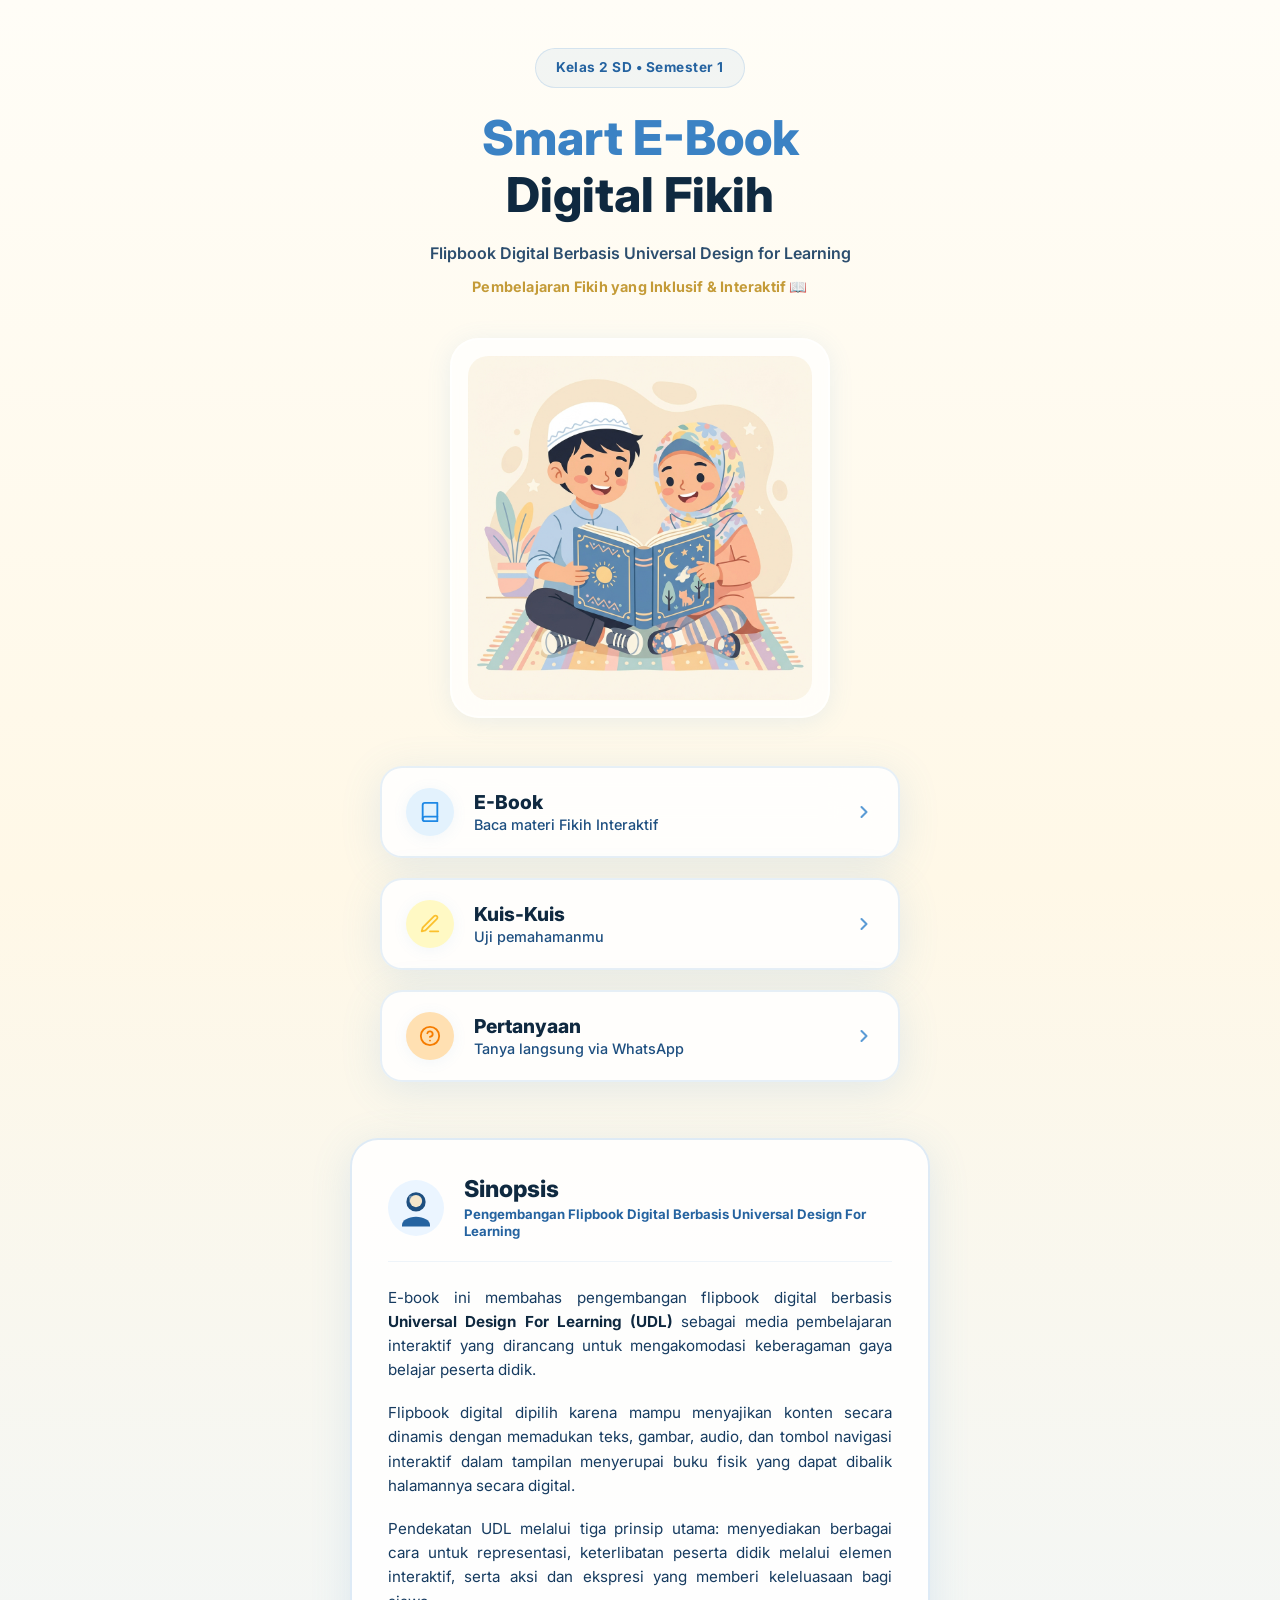
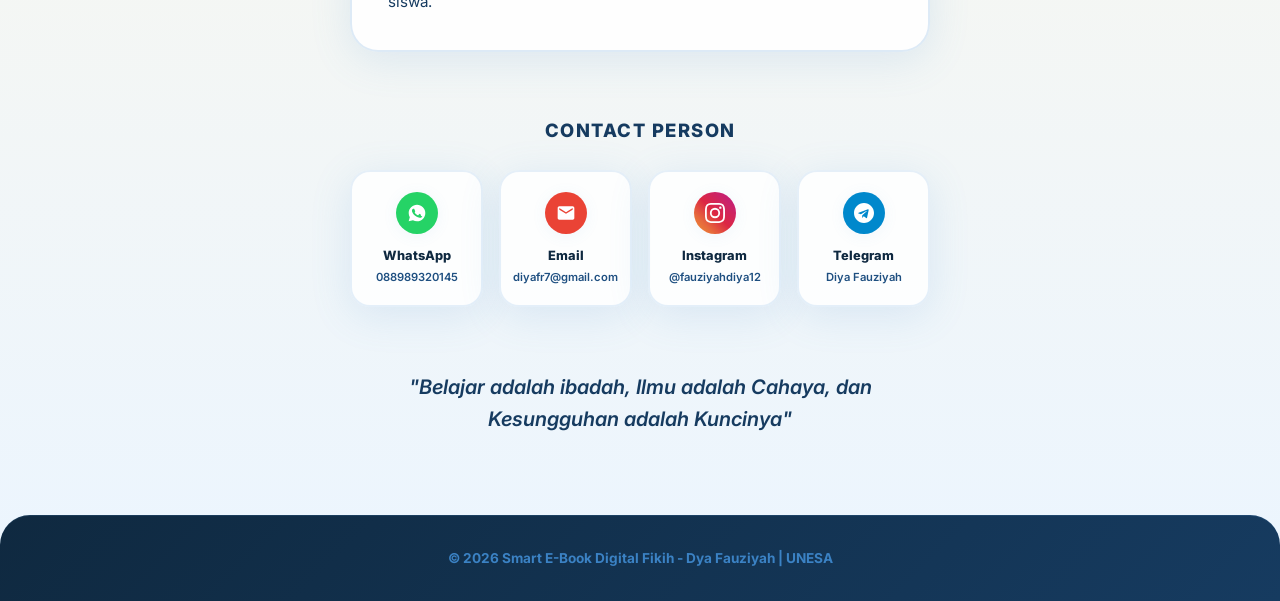
==== commit 7360706f: "refactor: memisahkan style.css menjadi common.css, index.css, ebook.css, kuis.css dan mengimplementa" ====
--- a/Html Version/index.html
+++ b/Html Version/index.html
@@ -13,7 +13,8 @@
         rel="stylesheet">
 
     <!-- Link CSS Utama -->
-    <link rel="stylesheet" href="css/style.css">
+    <link rel="stylesheet" href="css/common.css">
+    <link rel="stylesheet" href="css/index.css">
 </head>
 
 <body class="bg-pattern landing-body">
--- a/Html Version/css/common.css
+++ b/Html Version/css/common.css
@@ -0,0 +1,279 @@
+/* ==========================================================================
+   Core Design System & Shared Styles (common.css)
+   ========================================================================== */
+
+:root {
+  /* ===== Color Palette: Blue + Cream/Kuning Lembut ===== */
+  --color-cream-50: #FFFDF7;
+  --color-cream-100: #FFF8E7;
+  --color-cream-200: #F5E6CA;
+  --color-cream-300: #EDDBB3;
+  --color-cream-400: #E0C990;
+
+  --color-blue-50: #EBF5FF;
+  --color-blue-100: #E8F4FD;
+  --color-blue-200: #C5E2F6;
+  --color-blue-300: #90C4E8;
+  --color-blue-400: #5B9BD5;
+  --color-blue-500: #3B82C4;
+  --color-blue-600: #2563A0;
+  --color-blue-700: #1E4F80;
+  --color-blue-800: #163B60;
+  --color-blue-900: #0F2940;
+
+  --color-gold-400: #D4A843;
+  --color-gold-500: #C49B38;
+
+  --color-green-400: #4CAF50;
+  --color-green-500: #388E3C;
+
+  --color-red-400: #EF5350;
+  --color-red-500: #D32F2F;
+
+  /* ===== Fonts ===== */
+  --font-sans: 'Inter', system-ui, -apple-system, sans-serif;
+  --font-arabic: 'Amiri', "Traditional Arabic", serif;
+  --font-dyslexia: "OpenDyslexic", "Comic Sans MS", sans-serif;
+
+  /* ===== Shadows & Spacing ===== */
+  --shadow-soft: 0 2px 15px rgba(91, 155, 213, 0.08);
+  --shadow-card: 0 4px 24px rgba(91, 155, 213, 0.12);
+  --shadow-elevated: 0 8px 40px rgba(91, 155, 213, 0.16);
+  --shadow-glow: 0 0 20px rgba(91, 155, 213, 0.25);
+  
+  --radius-xl: 1rem;
+  --radius-2xl: 1.25rem;
+  --radius-3xl: 1.5rem;
+  
+  --ease-spring: cubic-bezier(0.34, 1.56, 0.64, 1);
+}
+
+/* @font-face untuk OpenDyslexic (Simpan file font di public/fonts/) */
+@font-face {
+  font-family: 'OpenDyslexic';
+  src: url('../public/fonts/OpenDyslexic-Regular.woff2') format('woff2'),
+       url('../public/fonts/OpenDyslexic-Regular.woff') format('woff');
+  font-weight: normal;
+  font-style: normal;
+}
+
+/* ===== Base Styles ===== */
+* {
+  box-sizing: border-box;
+  margin: 0;
+  padding: 0;
+}
+
+body {
+  font-family: var(--font-sans);
+  background: linear-gradient(135deg, var(--color-cream-50) 0%, var(--color-cream-100) 50%, var(--color-blue-50) 100%);
+  color: var(--color-blue-900);
+  min-height: 100vh;
+  line-height: 1.6;
+  display: flex;
+  flex-direction: column;
+}
+
+/* Base class untuk pola dekoratif di background */
+.bg-pattern {
+  background-image:
+    radial-gradient(circle at 20% 80%, rgba(91, 155, 213, 0.05) 0%, transparent 50%),
+    radial-gradient(circle at 80% 20%, rgba(212, 168, 67, 0.05) 0%, transparent 50%);
+  background-attachment: fixed;
+}
+
+.container {
+  max-width: 1200px;
+  margin: 0 auto;
+  padding: 0 1rem;
+}
+
+/* ===== Glassmorphism Cards ===== */
+.glass-card {
+  background: rgba(255, 255, 255, 0.7);
+  backdrop-filter: blur(20px);
+  -webkit-backdrop-filter: blur(20px);
+  border: 2.5px solid rgba(91, 155, 213, 0.25);
+  box-shadow: var(--shadow-card);
+}
+
+.glass-card-strong {
+  background: rgba(255, 255, 255, 0.85);
+  backdrop-filter: blur(30px);
+  -webkit-backdrop-filter: blur(30px);
+  border: 2.5px solid rgba(91, 155, 213, 0.4);
+  box-shadow: var(--shadow-elevated);
+}
+
+/* ===== Accessibility Font Zoom Helpers ===== */
+.font-scale-100 { font-size: 100%; }
+.font-scale-110 { font-size: 110%; }
+.font-scale-120 { font-size: 120%; }
+.font-scale-130 { font-size: 130%; }
+.font-scale-140 { font-size: 140%; }
+.font-scale-150 { font-size: 150%; }
+.font-scale-160 { font-size: 160%; }
+
+/* Zoom khusus untuk slide card di ebook */
+.font-scale-100 .slide-card-container { font-size: 100% !important; }
+.font-scale-110 .slide-card-container { font-size: 110% !important; }
+.font-scale-120 .slide-card-container { font-size: 120% !important; }
+.font-scale-130 .slide-card-container { font-size: 130% !important; }
+.font-scale-140 .slide-card-container { font-size: 140% !important; }
+.font-scale-150 .slide-card-container { font-size: 150% !important; }
+.font-scale-160 .slide-card-container { font-size: 160% !important; }
+
+/* Font size overrides for arabic text when scaled */
+.font-scale-100 .block-arabic { font-size: 1.5em; }
+.font-scale-110 .block-arabic { font-size: 1.55em; }
+.font-scale-120 .block-arabic { font-size: 1.6em; }
+.font-scale-130 .block-arabic { font-size: 1.65em; }
+.font-scale-140 .block-arabic { font-size: 1.7em; }
+.font-scale-150 .block-arabic { font-size: 1.75em; }
+.font-scale-160 .block-arabic { font-size: 1.8em; }
+
+/* ===== Dyslexia Mode Overrides ===== */
+body.dyslexia-mode {
+  font-family: var(--font-dyslexia) !important;
+  letter-spacing: 0.05em;
+  word-spacing: 0.12em;
+}
+
+body.dyslexia-mode * {
+  font-family: inherit !important;
+  line-height: 1.8 !important;
+}
+
+body.dyslexia-mode [lang="ar"],
+body.dyslexia-mode .arabic-text {
+  font-family: var(--font-arabic) !important;
+}
+
+/* ===== CSS Keyframes Animations ===== */
+@keyframes fadeIn {
+  from { opacity: 0; }
+  to { opacity: 1; }
+}
+
+@keyframes slideInRight {
+  from {
+    opacity: 0;
+    transform: translateX(20px);
+  }
+  to {
+    opacity: 1;
+    transform: translateX(0);
+  }
+}
+
+@keyframes slideInLeft {
+  from {
+    opacity: 0;
+    transform: translateX(-20px);
+  }
+  to {
+    opacity: 1;
+    transform: translateX(0);
+  }
+}
+
+@keyframes float {
+  0%, 100% { transform: translateY(0); }
+  50% { transform: translateY(-8px); }
+}
+
+@keyframes pulse-soft {
+  0%, 100% { opacity: 1; }
+  50% { opacity: 0.65; }
+}
+
+@keyframes fade-in-up {
+  from {
+    opacity: 0;
+    transform: translateY(12px);
+  }
+  to {
+    opacity: 1;
+    transform: translateY(0);
+  }
+}
+
+@keyframes pulseGlow {
+  0% { box-shadow: 0 0 0 0 rgba(91, 155, 213, 0.4); }
+  70% { box-shadow: 0 0 0 10px rgba(91, 155, 213, 0); }
+  100% { box-shadow: 0 0 0 0 rgba(91, 155, 213, 0); }
+}
+
+@keyframes fadeInUp {
+  from {
+    opacity: 0;
+    transform: translateY(20px);
+  }
+  to {
+    opacity: 1;
+    transform: translateY(0);
+  }
+}
+
+@keyframes popoverShow {
+  from {
+    opacity: 0;
+    transform: scale(0.9) translateY(-10px);
+  }
+  to {
+    opacity: 1;
+    transform: scale(1) translateY(0);
+  }
+}
+
+/* Animation classes */
+.animate-fade-in {
+  animation: fadeIn 0.4s ease-out both;
+}
+
+.animate-slide-right {
+  animation: slideInRight 0.4s ease-out both;
+}
+
+.animate-slide-left {
+  animation: slideInLeft 0.4s ease-out both;
+}
+
+.animate-float {
+  animation: float 2.5s ease-in-out infinite;
+}
+
+.animate-pulse-soft {
+  animation: pulse-soft 2s ease-in-out infinite;
+}
+
+.animate-fade-in-up {
+  animation: fade-in-up 0.5s ease-out both;
+}
+
+.animate-pulse-glow {
+  animation: pulseGlow 2s infinite;
+}
+
+/* ===== Shared Navigation Elements ===== */
+.back-link {
+  display: flex;
+  align-items: center;
+  gap: 0.375rem;
+  color: var(--color-blue-500);
+  text-decoration: none;
+  font-size: 0.875rem;
+  font-weight: 600;
+  transition: color 0.2s, transform 0.2s;
+}
+
+.back-link:hover {
+  color: var(--color-blue-700);
+  transform: translateX(-2px);
+}
+
+.chevron-icon {
+  width: 1.25rem;
+  height: 1.25rem;
+  flex-shrink: 0;
+}
--- a/Html Version/css/index.css
+++ b/Html Version/css/index.css
@@ -0,0 +1,928 @@
+/* ==========================================================================
+   Landing Page Styles (index.css)
+   ========================================================================== */
+
+/* ===== Common Components (Buttons) ===== */
+.btn {
+  display: inline-flex;
+  align-items: center;
+  justify-content: center;
+  gap: 0.5rem;
+  padding: 0.8rem 1.8rem;
+  border-radius: 50px;
+  font-family: var(--font-sans);
+  font-weight: 700;
+  text-decoration: none;
+  border: none;
+  cursor: pointer;
+  transition: all 0.3s var(--ease-spring);
+  box-shadow: 0 4px 6px rgba(0, 0, 0, 0.05);
+}
+
+.btn-primary {
+  background: linear-gradient(135deg, var(--color-blue-400), var(--color-blue-600));
+  color: #fff;
+}
+
+.btn-primary:hover {
+  transform: translateY(-3px) scale(1.02);
+  box-shadow: var(--shadow-glow);
+  background: linear-gradient(135deg, var(--color-blue-500), var(--color-blue-700));
+}
+
+.btn-secondary {
+  background: linear-gradient(135deg, var(--color-cream-300), var(--color-cream-400));
+  color: var(--color-blue-900);
+  border: 1px solid var(--color-cream-200);
+}
+
+.btn-secondary:hover {
+  transform: translateY(-3px) scale(1.02);
+  box-shadow: 0 6px 15px rgba(224, 201, 144, 0.4);
+  background: linear-gradient(135deg, var(--color-cream-400), var(--color-cream-200));
+}
+
+.btn:active {
+  transform: translateY(-1px) scale(0.98);
+}
+
+/* ===== Navbar ===== */
+.navbar {
+  display: flex;
+  justify-content: space-between;
+  align-items: center;
+  padding: 1rem 2rem;
+  margin-top: 1rem;
+  border-radius: 50px;
+}
+
+.navbar-brand {
+  display: flex;
+  align-items: center;
+  gap: 0.8rem;
+  font-size: 1.25rem;
+  font-weight: 800;
+  color: var(--color-blue-900);
+  text-decoration: none;
+}
+
+.navbar-brand img {
+  height: 40px;
+  width: auto;
+}
+
+.navbar-nav {
+  display: flex;
+  gap: 1.5rem;
+  list-style: none;
+  align-items: center;
+}
+
+.navbar-nav a {
+  text-decoration: none;
+  color: var(--color-blue-800);
+  font-weight: 600;
+  transition: color 0.3s;
+}
+
+.navbar-nav a:hover {
+  color: var(--color-blue-500);
+}
+
+/* ===== Hero Section ===== */
+.hero-section {
+  display: grid;
+  grid-template-columns: 1.2fr 0.8fr;
+  gap: 3rem;
+  align-items: center;
+  padding: 4rem 0;
+  min-height: 70vh;
+}
+
+.hero-content {
+  display: flex;
+  flex-direction: column;
+  align-items: flex-start;
+  gap: 1.5rem;
+}
+
+.hero-badge {
+  background: var(--color-blue-100);
+  color: var(--color-blue-700);
+  padding: 0.5rem 1.2rem;
+  border-radius: 50px;
+  font-size: 0.85rem;
+  font-weight: 700;
+  border: 1px solid var(--color-blue-200);
+}
+
+.hero-title {
+  font-size: 3rem;
+  font-weight: 800;
+  line-height: 1.2;
+  color: var(--color-blue-900);
+}
+
+.hero-title span {
+  background: linear-gradient(135deg, var(--color-blue-500), var(--color-blue-700));
+  -webkit-background-clip: text;
+  -webkit-text-fill-color: transparent;
+}
+
+.hero-subtitle {
+  font-size: 1.2rem;
+  color: var(--color-blue-800);
+  max-width: 540px;
+}
+
+.hero-actions {
+  display: flex;
+  gap: 1rem;
+  margin-top: 1rem;
+}
+
+.hero-image-container {
+  display: flex;
+  justify-content: center;
+  align-items: center;
+  position: relative;
+}
+
+.hero-image-container img {
+  width: 100%;
+  max-width: 400px;
+  height: auto;
+  border-radius: var(--radius-3xl);
+  box-shadow: var(--shadow-elevated);
+  border: 8px solid rgba(255, 255, 255, 0.8);
+}
+
+/* Decorative shapes for Hero */
+.hero-decor-1 {
+  position: absolute;
+  top: -20px;
+  right: -20px;
+  width: 80px;
+  height: 80px;
+  background: radial-gradient(circle, var(--color-cream-300) 0%, transparent 70%);
+  z-index: -1;
+  animation: float 6s ease-in-out infinite;
+}
+
+.hero-decor-2 {
+  position: absolute;
+  bottom: -30px;
+  left: -20px;
+  width: 100px;
+  height: 100px;
+  background: radial-gradient(circle, var(--color-blue-200) 0%, transparent 70%);
+  z-index: -1;
+  animation: float 5s ease-in-out infinite alternate;
+}
+
+/* ===== Menu Grid (3 Cards) ===== */
+.menu-section {
+  padding: 3rem 0;
+}
+
+.section-title {
+  text-align: center;
+  font-size: 2.2rem;
+  font-weight: 800;
+  margin-bottom: 3rem;
+  color: var(--color-blue-900);
+}
+
+.section-title span {
+  color: var(--color-blue-600);
+}
+
+.menu-grid {
+  display: grid;
+  grid-template-columns: repeat(auto-fit, minmax(320px, 1fr));
+  gap: 2rem;
+}
+
+.menu-card {
+  display: flex;
+  flex-direction: column;
+  align-items: center;
+  text-align: center;
+  gap: 1.2rem;
+  text-decoration: none;
+  color: inherit;
+  border: 2px solid transparent;
+}
+
+.menu-card:hover {
+  transform: translateY(-10px);
+  border-color: var(--color-blue-200);
+  box-shadow: var(--shadow-elevated);
+}
+
+.menu-card-icon {
+  width: 80px;
+  height: 80px;
+  border-radius: 50%;
+  background: linear-gradient(135deg, var(--color-blue-100), var(--color-blue-200));
+  display: flex;
+  align-items: center;
+  justify-content: center;
+  font-size: 2.5rem;
+  box-shadow: var(--shadow-soft);
+  transition: all 0.3s var(--ease-spring);
+}
+
+.menu-card:hover .menu-card-icon {
+  background: linear-gradient(135deg, var(--color-blue-400), var(--color-blue-600));
+  color: white;
+  transform: scale(1.1) rotate(5deg);
+}
+
+.menu-card-title {
+  font-size: 1.5rem;
+  font-weight: 700;
+  color: var(--color-blue-900);
+}
+
+.menu-card-desc {
+  font-size: 0.95rem;
+  color: var(--color-blue-800);
+  line-height: 1.5;
+}
+
+/* ===== Synopsis Section ===== */
+.synopsis-section {
+  margin: 4rem auto;
+}
+
+.synopsis-grid {
+  display: grid;
+  grid-template-columns: 1fr 1fr;
+  gap: 3rem;
+  align-items: center;
+}
+
+.synopsis-content {
+  display: flex;
+  flex-direction: column;
+  gap: 1.5rem;
+}
+
+.synopsis-title {
+  font-size: 2rem;
+  font-weight: 800;
+  color: var(--color-blue-900);
+}
+
+.synopsis-text {
+  font-size: 1.05rem;
+  color: var(--color-blue-800);
+}
+
+.synopsis-chapters {
+  display: flex;
+  flex-direction: column;
+  gap: 1.2rem;
+}
+
+.chapter-item {
+  display: flex;
+  align-items: flex-start;
+  gap: 1rem;
+  padding: 1.2rem;
+  background: rgba(255, 255, 255, 0.4);
+  border-radius: var(--radius-xl);
+  border: 1px solid rgba(255, 255, 255, 0.3);
+  transition: all 0.3s;
+}
+
+.chapter-item:hover {
+  background: rgba(255, 255, 255, 0.8);
+  transform: translateX(5px);
+  border-color: var(--color-blue-200);
+}
+
+.chapter-number {
+  background: var(--color-blue-600);
+  color: white;
+  width: 36px;
+  height: 36px;
+  border-radius: 50%;
+  display: flex;
+  align-items: center;
+  justify-content: center;
+  font-weight: 700;
+  flex-shrink: 0;
+}
+
+.chapter-info h4 {
+  font-size: 1.1rem;
+  color: var(--color-blue-900);
+  margin-bottom: 0.2rem;
+}
+
+.chapter-info p {
+  font-size: 0.9rem;
+  color: var(--color-blue-800);
+}
+
+.synopsis-image-container {
+  display: flex;
+  justify-content: center;
+}
+
+.synopsis-image-container img {
+  width: 100%;
+  max-width: 450px;
+  height: auto;
+  border-radius: var(--radius-2xl);
+  box-shadow: var(--shadow-card);
+  border: 6px solid white;
+}
+
+/* ===== Contact & Developer Section ===== */
+.contact-section {
+  text-align: center;
+  padding: 3rem 2rem;
+  margin: 4rem auto;
+}
+
+.contact-grid {
+  display: flex;
+  justify-content: center;
+  flex-wrap: wrap;
+  gap: 1.5rem;
+  margin-top: 2rem;
+}
+
+.contact-btn {
+  display: inline-flex;
+  align-items: center;
+  justify-content: center;
+  width: 64px;
+  height: 64px;
+  border-radius: 50%;
+  text-decoration: none;
+  color: white;
+  transition: all 0.3s var(--ease-spring);
+  box-shadow: var(--shadow-soft);
+}
+
+.contact-btn svg {
+  width: 32px;
+  height: 32px;
+}
+
+.contact-btn-wa {
+  background-color: #25D366;
+  color: white;
+}
+
+.contact-btn-wa:hover {
+  background-color: #20ba5a;
+  transform: translateY(-3px);
+  box-shadow: 0 5px 15px rgba(37, 211, 102, 0.4);
+}
+
+.contact-btn-email {
+  background-color: #EA4335;
+  color: white;
+}
+
+.contact-btn-email:hover {
+  background-color: #d63629;
+  transform: translateY(-3px);
+  box-shadow: 0 5px 15px rgba(234, 67, 53, 0.4);
+}
+
+.contact-btn-ig {
+  background: linear-gradient(45deg, #f09433 0%, #e6683c 25%, #dc2743 50%, #cc2366 75%, #bc1888 100%);
+  color: white;
+}
+
+.contact-btn-ig:hover {
+  transform: translateY(-3px);
+  box-shadow: 0 5px 15px rgba(220, 39, 67, 0.4);
+}
+
+.contact-btn-tg {
+  background-color: #0088cc;
+  color: white;
+}
+
+.contact-btn-tg:hover {
+  background-color: #0077b5;
+  transform: translateY(-3px);
+  box-shadow: 0 5px 15px rgba(0, 136, 204, 0.4);
+}
+
+/* ===== Footer ===== */
+footer {
+  background: linear-gradient(135deg, var(--color-blue-900), var(--color-blue-800));
+  color: rgba(255, 255, 255, 0.8);
+  padding: 3rem 1.5rem;
+  text-align: center;
+  margin-top: 5rem;
+  border-top-left-radius: 30px;
+  border-top-right-radius: 30px;
+}
+
+.footer-quote {
+  font-size: 1.15rem;
+  font-style: italic;
+  max-width: 600px;
+  margin: 0 auto 1.5rem;
+  color: var(--color-cream-100);
+}
+
+.footer-divider {
+  width: 80px;
+  height: 3px;
+  background: var(--color-cream-300);
+  margin: 1.5rem auto;
+  border-radius: 10px;
+}
+
+footer p {
+  font-size: 0.9rem;
+}
+
+/* ==========================================================================
+   Redesigned Landing Page (Figma-aligned)
+   ========================================================================== */
+
+.landing-body {
+  background: linear-gradient(180deg, var(--color-cream-50) 0%, var(--color-cream-100) 40%, var(--color-blue-50) 100%);
+  display: flex;
+  flex-direction: column;
+  align-items: center;
+  justify-content: flex-start;
+  min-height: 100vh;
+  margin: 0;
+  padding: 0;
+}
+
+.landing-container {
+  max-width: 680px;
+  width: 100%;
+  margin: 0 auto;
+  padding: 3rem 1.5rem 1rem;
+  display: flex;
+  flex-direction: column;
+  align-items: center;
+}
+
+/* Top Badge */
+.top-badge-container {
+  margin-bottom: 1.5rem;
+}
+
+.top-badge {
+  background: rgba(91, 155, 213, 0.08);
+  color: var(--color-blue-600);
+  padding: 0.5rem 1.25rem;
+  border-radius: 50px;
+  font-size: 0.85rem;
+  font-weight: 700;
+  border: 1px solid rgba(91, 155, 213, 0.2);
+  display: inline-block;
+  letter-spacing: 0.5px;
+}
+
+/* Hero Header */
+.hero-header {
+  text-align: center;
+  margin-bottom: 2.5rem;
+  width: 100%;
+}
+
+.landing-title {
+  font-size: 3rem;
+  font-weight: 800;
+  color: var(--color-blue-500);
+  line-height: 1.1;
+  margin-bottom: 0.25rem;
+}
+
+.landing-subtitle-main {
+  font-size: 3rem;
+  font-weight: 800;
+  color: var(--color-blue-900);
+  line-height: 1.1;
+  margin-bottom: 1.25rem;
+}
+
+.landing-subtext {
+  font-size: 1rem;
+  color: var(--color-blue-800);
+  font-weight: 600;
+  margin-bottom: 0.5rem;
+  opacity: 0.9;
+}
+
+.landing-highlight {
+  font-size: 0.9rem;
+  color: var(--color-gold-500);
+  font-weight: 700;
+  margin-bottom: 0;
+  letter-spacing: 0.2px;
+}
+
+/* Cover Image Card */
+.cover-card-container {
+  width: 100%;
+  max-width: 380px;
+  margin-bottom: 3rem;
+  display: flex;
+  justify-content: center;
+}
+
+.cover-card {
+  padding: 1rem;
+  border-radius: 28px;
+  background: rgba(255, 255, 255, 0.7);
+  box-shadow: var(--shadow-card);
+  border: 2px solid rgba(255, 255, 255, 0.6);
+  width: 100%;
+}
+
+.cover-image {
+  width: 100%;
+  height: auto;
+  border-radius: 20px;
+  display: block;
+}
+
+/* Vertical Menu Section */
+.menu-vertical-section {
+  width: 100%;
+  max-width: 520px;
+  margin-bottom: 3.5rem;
+}
+
+.menu-vertical-list {
+  display: flex;
+  flex-direction: column;
+  gap: 1.25rem;
+}
+
+.menu-vertical-item {
+  display: flex;
+  align-items: center;
+  padding: 1.25rem 1.5rem;
+  text-decoration: none;
+  border-radius: 22px;
+  transition: all 0.3s var(--ease-spring);
+  border: 2px solid rgba(91, 155, 213, 0.15);
+  cursor: pointer;
+}
+
+.menu-vertical-item:hover {
+  transform: translateY(-4px);
+  box-shadow: var(--shadow-elevated);
+  border-color: var(--color-blue-300);
+  background: rgba(255, 255, 255, 0.95);
+}
+
+.item-left-icon {
+  width: 48px;
+  height: 48px;
+  border-radius: 50%;
+  display: flex;
+  align-items: center;
+  justify-content: center;
+  flex-shrink: 0;
+  margin-right: 1.25rem;
+  box-shadow: var(--shadow-soft);
+}
+
+.icon-blue {
+  background-color: #E3F2FD;
+  color: #1E88E5;
+}
+
+.icon-yellow {
+  background-color: #FFF9C4;
+  color: #FBC02D;
+}
+
+.icon-orange {
+  background-color: #FFE0B2;
+  color: #F57C00;
+}
+
+.item-left-icon svg {
+  width: 22px;
+  height: 22px;
+}
+
+.item-details {
+  flex: 1;
+  text-align: left;
+}
+
+.item-title {
+  font-size: 1.2rem;
+  font-weight: 800;
+  color: var(--color-blue-900);
+  margin-bottom: 0.15rem;
+  line-height: 1.2;
+}
+
+.item-desc {
+  font-size: 0.9rem;
+  color: var(--color-blue-700);
+  font-weight: 500;
+  line-height: 1.2;
+}
+
+.item-chevron {
+  color: var(--color-blue-400);
+  display: flex;
+  align-items: center;
+  justify-content: center;
+  transition: transform 0.3s var(--ease-spring), color 0.3s;
+}
+
+.item-chevron svg {
+  width: 20px;
+  height: 20px;
+}
+
+.menu-vertical-item:hover .item-chevron {
+  transform: translateX(4px);
+  color: var(--color-blue-600);
+}
+
+/* Sinopsis Section */
+.synopsis-single-section {
+  width: 100%;
+  max-width: 580px;
+  margin-bottom: 4rem;
+}
+
+.synopsis-card {
+  padding: 2.25rem;
+  border-radius: 28px;
+  text-align: left;
+  border: 2px solid rgba(91, 155, 213, 0.2);
+}
+
+.synopsis-header {
+  display: flex;
+  align-items: center;
+  gap: 1.25rem;
+  margin-bottom: 1.5rem;
+  border-bottom: 1.5px solid rgba(91, 155, 213, 0.1);
+  padding-bottom: 1.25rem;
+}
+
+.synopsis-avatar {
+  width: 56px;
+  height: 56px;
+  flex-shrink: 0;
+}
+
+.synopsis-avatar svg {
+  width: 100%;
+  height: 100%;
+  display: block;
+}
+
+.synopsis-header-text {
+  display: flex;
+  flex-direction: column;
+  gap: 0.15rem;
+}
+
+.synopsis-main-title {
+  font-size: 1.45rem;
+  font-weight: 800;
+  color: var(--color-blue-900);
+  line-height: 1.2;
+}
+
+.synopsis-subtitle-main {
+  font-size: 0.825rem;
+  color: var(--color-blue-600);
+  font-weight: 700;
+  line-height: 1.3;
+}
+
+.synopsis-body {
+  display: flex;
+  flex-direction: column;
+  gap: 1.15rem;
+}
+
+.synopsis-body p {
+  font-size: 0.95rem;
+  line-height: 1.6;
+  color: var(--color-blue-800);
+  text-align: justify;
+  margin: 0;
+}
+
+.synopsis-body p strong {
+  color: var(--color-blue-900);
+  font-weight: 700;
+}
+
+/* Contact Person Section */
+.contact-card-section {
+  width: 100%;
+  max-width: 580px;
+  margin-bottom: 4rem;
+  text-align: center;
+}
+
+.contact-section-title {
+  font-size: 1.15rem;
+  font-weight: 800;
+  color: var(--color-blue-800);
+  margin-bottom: 1.5rem;
+  text-transform: uppercase;
+  letter-spacing: 1.5px;
+}
+
+.contact-card-grid {
+  display: grid;
+  grid-template-columns: repeat(4, 1fr);
+  gap: 1rem;
+  width: 100%;
+}
+
+.contact-info-card {
+  display: flex;
+  flex-direction: column;
+  align-items: center;
+  text-align: center;
+  padding: 1.25rem 0.5rem;
+  border-radius: 20px;
+  text-decoration: none;
+  transition: all 0.3s var(--ease-spring);
+  border: 2px solid rgba(91, 155, 213, 0.15);
+}
+
+.contact-info-card:hover {
+  transform: translateY(-5px);
+  box-shadow: var(--shadow-card);
+}
+
+.contact-info-card.val-wa:hover { border-color: #25D366; background: rgba(255, 255, 255, 0.95); }
+.contact-info-card.val-email:hover { border-color: #EA4335; background: rgba(255, 255, 255, 0.95); }
+.contact-info-card.val-ig:hover { border-color: #E1306C; background: rgba(255, 255, 255, 0.95); }
+.contact-info-card.val-tg:hover { border-color: #0088cc; background: rgba(255, 255, 255, 0.95); }
+
+.contact-info-icon {
+  width: 42px;
+  height: 42px;
+  border-radius: 50%;
+  display: flex;
+  align-items: center;
+  justify-content: center;
+  margin-bottom: 0.75rem;
+  color: white;
+  box-shadow: var(--shadow-soft);
+}
+
+.bg-wa { background-color: #25D366; }
+.bg-email { background-color: #EA4335; }
+.bg-ig { background: linear-gradient(45deg, #f09433 0%, #e6683c 25%, #dc2743 50%, #cc2366 75%, #bc1888 100%); }
+.bg-tg { background-color: #0088cc; }
+
+.contact-info-icon svg {
+  width: 20px;
+  height: 20px;
+  display: block;
+}
+
+.contact-info-label {
+  font-size: 0.8rem;
+  font-weight: 800;
+  color: var(--color-blue-900);
+  margin-bottom: 0.25rem;
+}
+
+.contact-info-value {
+  font-size: 0.7rem;
+  color: var(--color-blue-700);
+  font-weight: 600;
+  word-break: break-all;
+  max-width: 100%;
+  line-height: 1.3;
+}
+
+/* Quote */
+.landing-quote {
+  font-size: 1.25rem;
+  font-style: italic;
+  color: var(--color-blue-800);
+  text-align: center;
+  max-width: 520px;
+  margin: 0 auto 4rem;
+  line-height: 1.6;
+  font-weight: 600;
+  position: relative;
+}
+
+/* Footer */
+.landing-footer {
+  width: 100%;
+  padding: 2rem 1.5rem;
+  text-align: center;
+  border-top: 1.5px solid rgba(91, 155, 213, 0.15);
+  margin-top: auto;
+}
+
+.landing-footer p {
+  font-size: 0.85rem;
+  color: var(--color-blue-500);
+  font-weight: 700;
+  margin: 0;
+}
+
+/* Responsive media queries for redesigned landing page */
+@media (max-width: 600px) {
+  .landing-title {
+    font-size: 2.25rem;
+  }
+  .landing-subtitle-main {
+    font-size: 2.25rem;
+  }
+  .cover-card-container {
+    max-width: 300px;
+    margin-bottom: 2rem;
+  }
+  .menu-vertical-section {
+    margin-bottom: 2.5rem;
+  }
+  .menu-vertical-item {
+    padding: 1.1rem 1.25rem;
+  }
+  .synopsis-card {
+    padding: 1.5rem;
+  }
+  .contact-card-grid {
+    grid-template-columns: repeat(2, 1fr);
+  }
+}
+
+@media (max-width: 400px) {
+  .contact-card-grid {
+    grid-template-columns: 1fr;
+  }
+}
+
+/* ===== Responsive Styles (Media Queries) ===== */
+@media (max-width: 992px) {
+  .hero-section {
+    grid-template-columns: 1fr;
+    text-align: center;
+    gap: 2rem;
+    padding: 2rem 0;
+  }
+  .hero-content {
+    align-items: center;
+  }
+  .hero-title {
+    font-size: 2.5rem;
+  }
+  .synopsis-grid {
+    grid-template-columns: 1fr;
+    gap: 2.5rem;
+  }
+  .synopsis-image-container {
+    order: -1;
+  }
+}
+
+@media (max-width: 576px) {
+  .navbar {
+    flex-direction: column;
+    gap: 1rem;
+    padding: 1.5rem;
+  }
+  .navbar-nav {
+    flex-direction: column;
+    gap: 0.8rem;
+  }
+  .hero-title {
+    font-size: 2rem;
+  }
+  .hero-actions {
+    flex-direction: column;
+    width: 100%;
+    max-width: 300px;
+  }
+  .hero-actions .btn {
+    width: 100%;
+  }
+  .glass-card-strong {
+    padding: 1.5rem;
+  }
+  .glass-card {
+    padding: 1.2rem;
+  }
+}
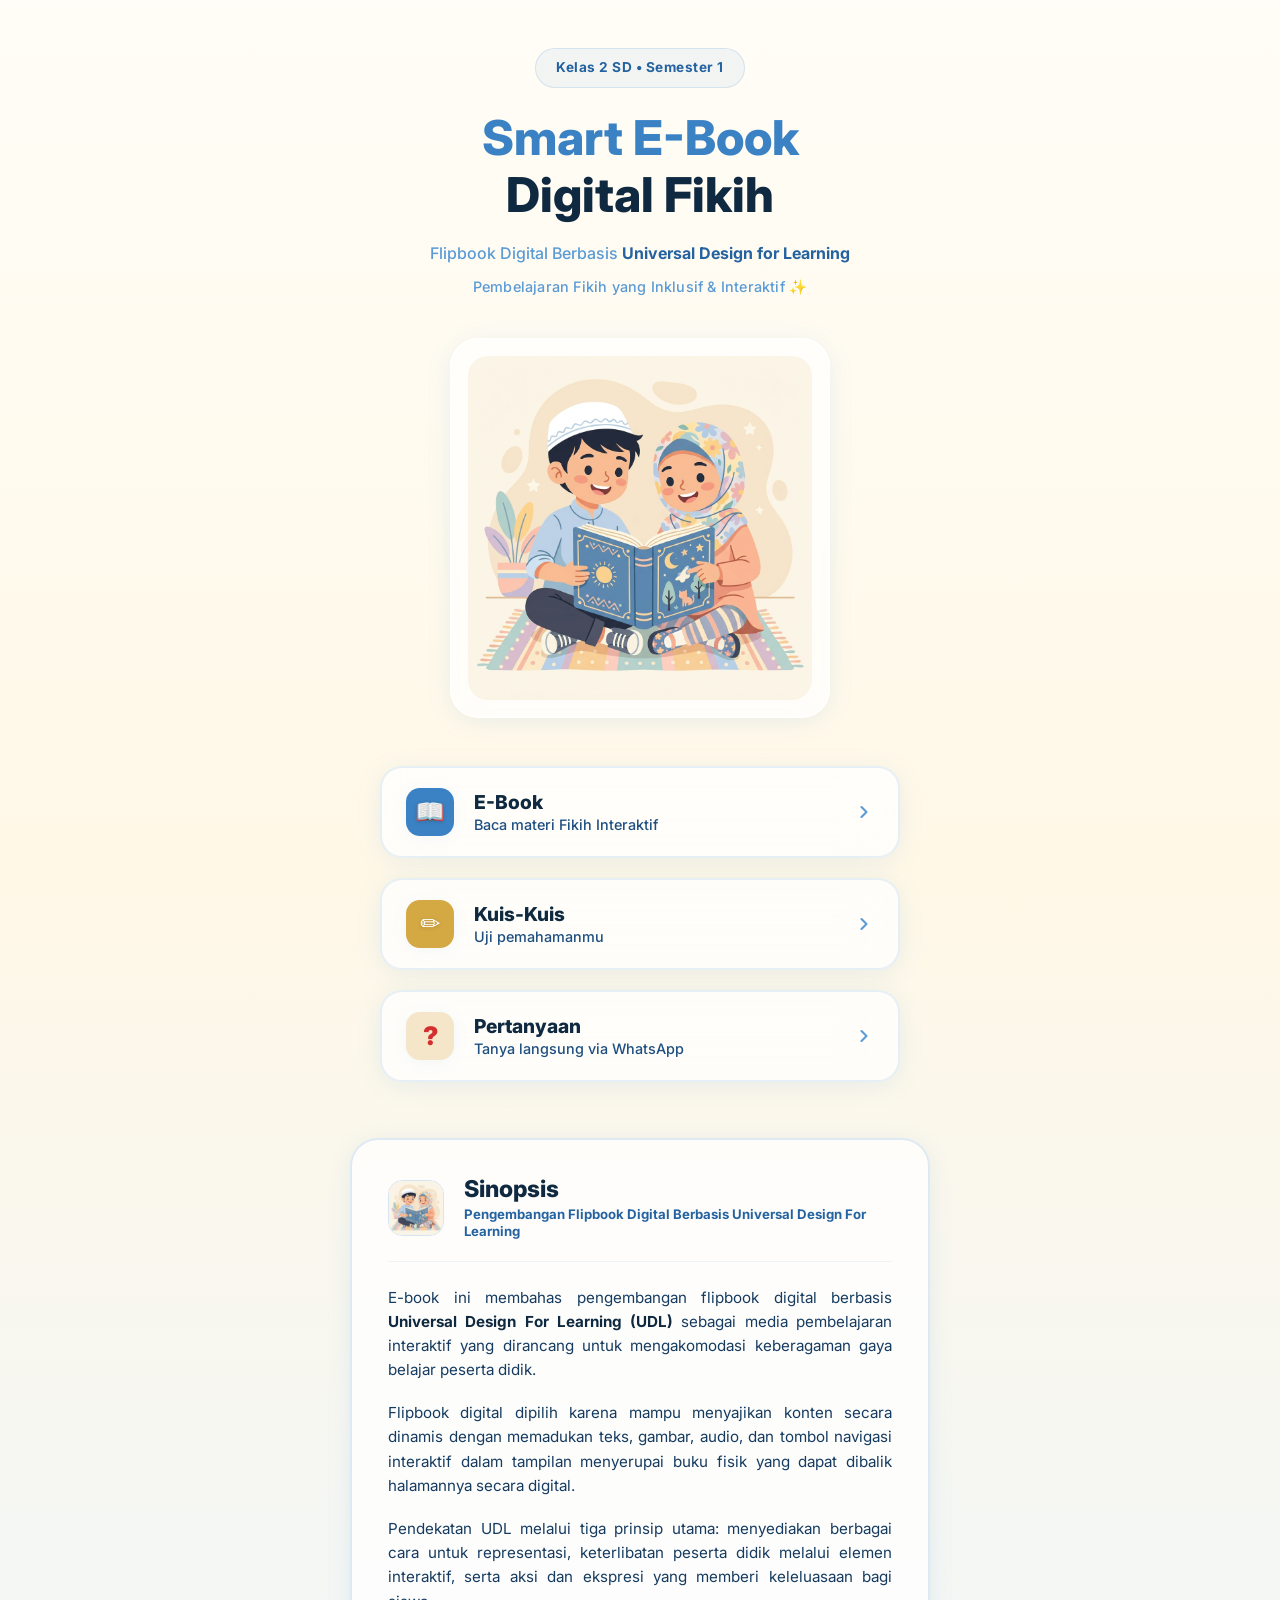
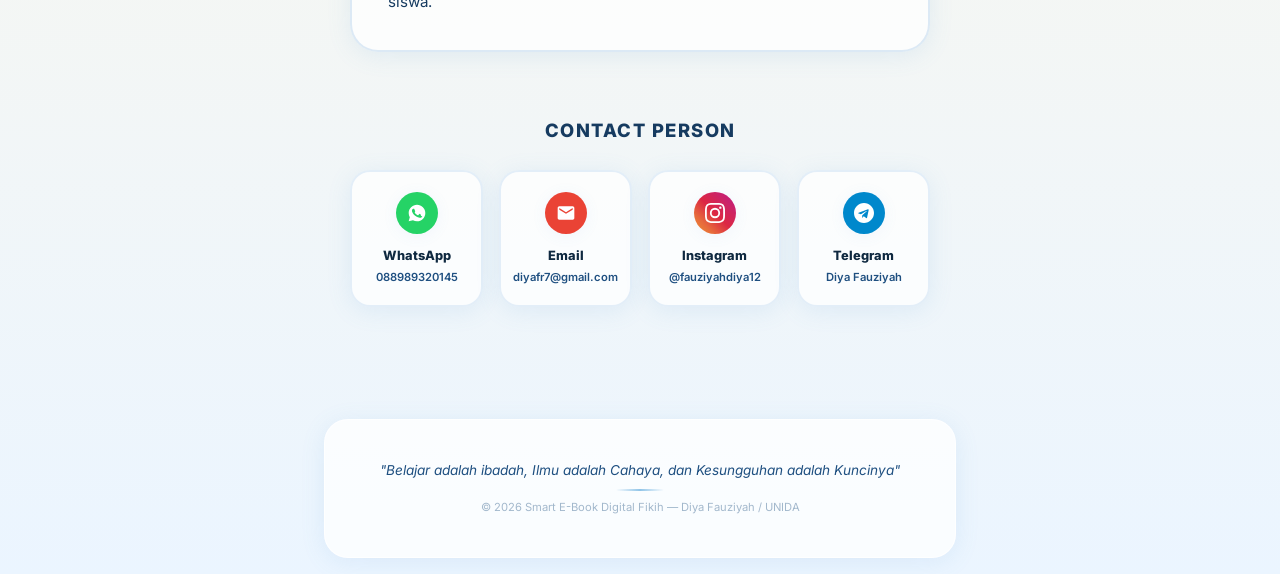
==== commit 555cdf61: "revisi: implement landing page, global styles, and assets for rifki task" ====
--- a/Html Version/index.html
+++ b/Html Version/index.html
@@ -13,8 +13,7 @@
         rel="stylesheet">
 
     <!-- Link CSS Utama -->
-    <link rel="stylesheet" href="css/common.css">
-    <link rel="stylesheet" href="css/index.css">
+    <link rel="stylesheet" href="css/style.css">
 </head>
 
 <body class="bg-pattern landing-body">
@@ -35,8 +34,8 @@
         <header class="hero-header animate-fade-in-up">
             <h1 class="landing-title">Smart E-Book</h1>
             <h2 class="landing-subtitle-main">Digital Fikih</h2>
-            <p class="landing-subtext">Flipbook Digital Berbasis Universal Design for Learning</p>
-            <p class="landing-highlight">Pembelajaran Fikih yang Inklusif & Interaktif 📖</p>
+            <p class="landing-subtext">Flipbook Digital Berbasis <span>Universal Design for Learning</span></p>
+            <p class="landing-highlight">Pembelajaran Fikih yang Inklusif & Interaktif ✨</p>
         </header>
 
         <!-- Cover Image Card -->
@@ -54,11 +53,7 @@
                 <!-- E-Book Link Pill -->
                 <a href="ebook.html" class="menu-vertical-item glass-card-strong animate-fade-in-up">
                     <div class="item-left-icon icon-blue">
-                        <svg viewBox="0 0 24 24" fill="none" stroke="currentColor" stroke-width="2"
-                            stroke-linecap="round" stroke-linejoin="round">
-                            <path d="M4 19.5A2.5 2.5 0 0 1 6.5 17H20" />
-                            <path d="M6.5 2H20v20H6.5A2.5 2.5 0 0 1 4 19.5v-15A2.5 2.5 0 0 1 6.5 2z" />
-                        </svg>
+                        <span class="menu-icon-emoji">📖</span>
                     </div>
                     <div class="item-details">
                         <h3 class="item-title">E-Book</h3>
@@ -76,11 +71,7 @@
                 <a href="kuis.html" class="menu-vertical-item glass-card-strong animate-fade-in-up"
                     style="animation-delay: 0.1s;">
                     <div class="item-left-icon icon-yellow">
-                        <svg viewBox="0 0 24 24" fill="none" stroke="currentColor" stroke-width="2"
-                            stroke-linecap="round" stroke-linejoin="round">
-                            <path d="M12 20h9" />
-                            <path d="M16.5 3.5a2.121 2.121 0 0 1 3 3L7 19l-4 1 1-4L16.5 3.5z" />
-                        </svg>
+                        <span class="menu-icon-emoji">✏️</span>
                     </div>
                     <div class="item-details">
                         <h3 class="item-title">Kuis-Kuis</h3>
@@ -99,12 +90,7 @@
                     target="_blank" class="menu-vertical-item glass-card-strong animate-fade-in-up"
                     style="animation-delay: 0.2s;">
                     <div class="item-left-icon icon-orange">
-                        <svg viewBox="0 0 24 24" fill="none" stroke="currentColor" stroke-width="2"
-                            stroke-linecap="round" stroke-linejoin="round">
-                            <path d="M9.09 9a3 3 0 0 1 5.83 1c0 2-3 3-3 3" />
-                            <line x1="12" y1="17" x2="12.01" y2="17" />
-                            <circle cx="12" cy="12" r="10" />
-                        </svg>
+                        <span class="menu-icon-question">?</span>
                     </div>
                     <div class="item-details">
                         <h3 class="item-title">Pertanyaan</h3>
@@ -127,15 +113,8 @@
                 <!-- Sinopsis Header -->
                 <div class="synopsis-header">
                     <div class="synopsis-avatar">
-                        <!-- Custom Pretty Avatar SVG (Teacher/Icon) -->
-                        <svg viewBox="0 0 64 64" fill="none">
-                            <circle cx="32" cy="32" r="32" fill="#EBF5FF" />
-                            <path d="M32 42c8.837 0 16 4.179 16 9.333V53H16v-1.667C16 46.179 23.163 42 32 42z"
-                                fill="#2563A0" />
-                            <circle cx="32" cy="25" r="11" fill="#1E4F80" />
-                            <path d="M32 18v8l-4-2.5L24 26V18h8z" fill="#FFFDF7" opacity="0.3" />
-                            <circle cx="32" cy="24" r="7" fill="#F5E6CA" />
-                        </svg>
+                        <img src="public/images/muslim_children_reading.png" alt="Sinopsis Avatar"
+                            class="synopsis-avatar-img">
                     </div>
                     <div class="synopsis-header-text">
                         <h2 class="synopsis-main-title">Sinopsis</h2>
@@ -203,7 +182,7 @@
                 </a>
 
                 <!-- Telegram Card -->
-                <a href="https://t.me" target="_blank" class="contact-info-card glass-card-strong val-tg">
+                <a href="https://t.me/diyafauziyah" target="_blank" class="contact-info-card glass-card-strong val-tg">
                     <div class="contact-info-icon bg-tg">
                         <svg viewBox="0 0 24 24" fill="currentColor">
                             <path
@@ -217,16 +196,16 @@
             </div>
         </section>
 
-        <!-- Quote Block -->
-        <blockquote class="landing-quote animate-fade-in-up" style="animation-delay: 0.5s;">
-            "Belajar adalah ibadah, Ilmu adalah Cahaya, dan Kesungguhan adalah Kuncinya"
-        </blockquote>
+        <!-- Footer Card -->
+        <div class="ebook-footer animate-fade-in-up" style="animation-delay: 0.5s; margin-top: 3rem; width: 100%;">
+            <div class="ebook-footer-card glass-card-strong">
+                <p class="ebook-footer-quote">"Belajar adalah ibadah, Ilmu adalah Cahaya, dan Kesungguhan adalah
+                    Kuncinya"</p>
+                <div class="ebook-footer-divider"></div>
+                <p class="ebook-footer-copyright">&copy; 2026 Smart E-Book Digital Fikih — Diya Fauziyah / UNIDA</p>
+            </div>
+        </div>
     </main>
-
-    <!-- Footer -->
-    <footer class="landing-footer animate-fade-in">
-        <p>&copy; 2026 Smart E-Book Digital Fikih - Dya Fauziyah | UNESA</p>
-    </footer>
 
     <!-- Script Opsional & UDL Sync untuk Halaman Utama -->
     <script>
--- a/Html Version/css/style.css
+++ b/Html Version/css/style.css
@@ -0,0 +1,2244 @@
+/* ==========================================================================
+   [JOB: ATNAN] CSS Stylesheet, Themes, & Core Design System
+   ========================================================================== */
+
+/* 
+  Atnan, silakan sesuaikan dan isi file CSS ini dengan:
+  1. Konfigurasi CSS variables/custom properties untuk tema warna biru dan krem/kuning lembut.
+  2. Pendefinisian Font (Amiri untuk teks Arab, Inter untuk teks latin umum, dan OpenDyslexic untuk font disleksia).
+  3. Konfigurasi style kartu Glassmorphic (glass-card dan glass-card-strong) menggunakan backdrop-filter.
+  4. Efek transisi tombol premium, hover scale, bayangan lembut, dan rounded corners yang besar.
+  5. Animasi-animasi kunci (fade-in, float untuk melayangkan ilustrasi, bounce-in, slide-in).
+  6. Modifikasi font-size responsive berdasarkan scale (.font-scale-100 s.d .font-scale-160).
+  7. Kelas .dyslexia-mode yang merubah font-family body menjadi OpenDyslexic.
+*/
+
+:root {
+  /* ===== Color Palette: Blue + Cream/Kuning Lembut ===== */
+  --color-cream-50: #FFFDF7;
+  --color-cream-100: #FFF8E7;
+  --color-cream-200: #F5E6CA;
+  --color-cream-300: #EDDBB3;
+  --color-cream-400: #E0C990;
+
+  --color-blue-50: #EBF5FF;
+  --color-blue-100: #E8F4FD;
+  --color-blue-200: #C5E2F6;
+  --color-blue-300: #90C4E8;
+  --color-blue-400: #5B9BD5;
+  --color-blue-500: #3B82C4;
+  --color-blue-600: #2563A0;
+  --color-blue-700: #1E4F80;
+  --color-blue-800: #163B60;
+  --color-blue-900: #0F2940;
+
+  --color-gold-400: #D4A843;
+  --color-gold-500: #C49B38;
+
+  --color-green-400: #4CAF50;
+  --color-green-500: #388E3C;
+
+  --color-red-400: #EF5350;
+  --color-red-500: #D32F2F;
+
+  /* ===== Fonts ===== */
+  --font-sans: 'Inter', system-ui, -apple-system, sans-serif;
+  --font-arabic: 'Amiri', "Traditional Arabic", serif;
+  --font-dyslexia: "OpenDyslexic", "Comic Sans MS", sans-serif;
+
+  /* ===== Shadows & Spacing ===== */
+  --shadow-soft: 0 2px 15px rgba(91, 155, 213, 0.08);
+  --shadow-card: 0 4px 24px rgba(91, 155, 213, 0.12);
+  --shadow-elevated: 0 8px 40px rgba(91, 155, 213, 0.16);
+  --shadow-glow: 0 0 20px rgba(91, 155, 213, 0.25);
+  
+  --radius-xl: 1rem;
+  --radius-2xl: 1.25rem;
+  --radius-3xl: 1.5rem;
+  
+  --ease-spring: cubic-bezier(0.34, 1.56, 0.64, 1);
+}
+
+/* @font-face untuk OpenDyslexic (Simpan file font di public/fonts/) */
+@font-face {
+  font-family: 'OpenDyslexic';
+  src: url('../public/fonts/OpenDyslexic-Regular.woff2') format('woff2'),
+       url('../public/fonts/OpenDyslexic-Regular.woff') format('woff');
+  font-weight: normal;
+  font-style: normal;
+}
+
+/* ===== Base Styles ===== */
+* {
+  box-sizing: border-box;
+  margin: 0;
+  padding: 0;
+}
+
+body {
+  font-family: var(--font-sans);
+  background: linear-gradient(135deg, var(--color-cream-50) 0%, var(--color-cream-100) 50%, var(--color-blue-50) 100%);
+  color: var(--color-blue-900);
+  min-height: 100vh;
+  line-height: 1.6;
+  display: flex;
+  flex-direction: column;
+}
+
+/* Base class untuk pola dekoratif di background */
+.bg-pattern {
+  background-image:
+    radial-gradient(circle at 20% 80%, rgba(91, 155, 213, 0.05) 0%, transparent 50%),
+    radial-gradient(circle at 80% 20%, rgba(212, 168, 67, 0.05) 0%, transparent 50%);
+  background-attachment: fixed;
+}
+
+/* ===== Tulis CSS Desain Atnan di bawah ini ===== */
+
+/* ===== Grid / Container Layouts ===== */
+.container {
+  max-width: 1200px;
+  margin: 0 auto;
+  padding: 0 1rem;
+}
+
+.ebook-container {
+  display: flex;
+  position: relative;
+  max-width: 800px;
+  width: 95%;
+  margin: 1.5rem auto;
+  gap: 1.5rem;
+  flex-direction: column;
+  align-items: center;
+  flex: 1 0 auto;
+}
+
+/* ===== Glassmorphism Cards ===== */
+.glass-card {
+  background: rgba(255, 255, 255, 0.7);
+  backdrop-filter: blur(20px);
+  -webkit-backdrop-filter: blur(20px);
+  border: 2.5px solid rgba(91, 155, 213, 0.25);
+  box-shadow: var(--shadow-card);
+}
+
+.glass-card-strong {
+  background: rgba(255, 255, 255, 0.85);
+  backdrop-filter: blur(30px);
+  -webkit-backdrop-filter: blur(30px);
+  border: 2.5px solid rgba(91, 155, 213, 0.4);
+  box-shadow: var(--shadow-elevated);
+}
+
+.sticky-header {
+  position: sticky;
+  top: 0;
+  z-index: 50;
+  width: 100%;
+  background: rgba(255, 255, 255, 0.85);
+  backdrop-filter: blur(30px);
+  -webkit-backdrop-filter: blur(30px);
+  border-bottom: 1px solid rgba(255, 255, 255, 0.3);
+  box-shadow: var(--shadow-soft);
+}
+
+/* ===== Toolbar Container & Items ===== */
+.toolbar-container {
+  position: sticky;
+  top: 0;
+  z-index: 50;
+  width: 100%;
+  padding: 0.75rem 1rem;
+  display: flex;
+  justify-content: center;
+  align-items: center;
+  border-bottom: 1px solid rgba(255, 255, 255, 0.3);
+  box-shadow: var(--shadow-soft);
+  background: rgba(255, 255, 255, 0.85);
+  backdrop-filter: blur(30px);
+  -webkit-backdrop-filter: blur(30px);
+}
+
+.toolbar-inner {
+  max-width: 800px;
+  width: 100%;
+  display: flex;
+  justify-content: space-between;
+  align-items: center;
+  gap: 1rem;
+}
+
+.toolbar-left {
+  display: flex;
+  align-items: center;
+  gap: 0.5rem;
+}
+
+.toolbar-right {
+  display: flex;
+  align-items: center;
+  gap: 0.5rem;
+}
+
+/* ===== Buttons ===== */
+.btn-primary {
+  background: linear-gradient(135deg, var(--color-blue-400) 0%, var(--color-blue-600) 100%);
+  color: white;
+  border: none;
+  padding: 0.6rem 1.2rem;
+  border-radius: var(--radius-xl);
+  font-weight: 600;
+  cursor: pointer;
+  display: inline-flex;
+  align-items: center;
+  gap: 0.5rem;
+  transition: all 0.3s var(--ease-spring);
+  box-shadow: 0 4px 15px rgba(91, 155, 213, 0.3);
+  text-decoration: none;
+  font-size: 0.875rem;
+}
+
+.btn-primary:hover {
+  transform: translateY(-2px);
+  box-shadow: 0 6px 25px rgba(91, 155, 213, 0.4);
+}
+
+.btn-primary:active {
+  transform: translateY(0);
+}
+
+.btn-cream {
+  background: linear-gradient(135deg, var(--color-cream-100) 0%, var(--color-cream-200) 100%);
+  color: var(--color-blue-800);
+  border: 1px solid var(--color-cream-300);
+  padding: 0.6rem 1.2rem;
+  border-radius: var(--radius-xl);
+  font-weight: 600;
+  cursor: pointer;
+  display: inline-flex;
+  align-items: center;
+  gap: 0.5rem;
+  transition: all 0.3s var(--ease-spring);
+  box-shadow: 0 4px 15px rgba(245, 230, 202, 0.4);
+  text-decoration: none;
+  font-size: 0.875rem;
+}
+
+.btn-cream:hover {
+  transform: translateY(-2px);
+  box-shadow: 0 6px 25px rgba(245, 230, 202, 0.6);
+  background: linear-gradient(135deg, var(--color-cream-200) 0%, var(--color-cream-300) 100%);
+}
+
+.btn-cream:disabled, .btn-primary:disabled {
+  opacity: 0.3;
+  cursor: not-allowed;
+  transform: none !important;
+  box-shadow: none !important;
+}
+
+/* Specific Toolbar Buttons */
+.btn-tool {
+  width: 2.25rem;
+  height: 2.25rem;
+  border-radius: 0.5rem;
+  background: var(--color-cream-100);
+  border: 1px solid var(--color-cream-200);
+  color: var(--color-blue-700);
+  font-weight: bold;
+  display: flex;
+  align-items: center;
+  justify-content: center;
+  cursor: pointer;
+  transition: all 0.2s;
+  font-size: 0.875rem;
+}
+
+.btn-tool:hover {
+  background: var(--color-cream-200);
+  transform: scale(1.05);
+}
+
+.btn-tool.active {
+  background: var(--color-blue-500);
+  color: white;
+  border-color: var(--color-blue-600);
+  box-shadow: var(--shadow-glow);
+}
+
+.font-scale-value {
+  font-size: 0.75rem;
+  font-weight: bold;
+  color: var(--color-blue-600);
+  width: 2.2rem;
+  text-align: center;
+  font-family: monospace;
+}
+
+/* Divider */
+.toolbar-divider {
+  width: 1px;
+  height: 1.5rem;
+  background: rgba(91, 155, 213, 0.2);
+  margin: 0 0.25rem;
+}
+
+/* ===== Progress Bar & Indicator Row ===== */
+.progress-container {
+  width: 100%;
+  display: flex;
+  align-items: center;
+  gap: 0.5rem;
+}
+
+.progress-bar-bg {
+  flex-grow: 1;
+  height: 0.375rem;
+  background: var(--color-cream-200);
+  border-radius: 9999px;
+  overflow: hidden;
+}
+
+.progress-bar-fill {
+  height: 100%;
+  background: linear-gradient(to right, var(--color-blue-400), var(--color-blue-600));
+  width: 0%;
+  border-radius: 9999px;
+  transition: width 0.4s ease-out;
+}
+
+.progress-text {
+  font-size: 0.75rem;
+  color: var(--color-blue-500);
+  font-family: monospace;
+  font-weight: bold;
+  white-space: nowrap;
+}
+
+/* ===== Slide Card Container ===== */
+.slide-card-container {
+  width: 100%;
+  border-radius: var(--radius-2xl);
+  padding: 1.5rem;
+  transition: all 0.3s ease;
+  position: relative;
+  min-height: 320px;
+}
+
+@media(min-width: 640px) {
+  .slide-card-container {
+    border-radius: var(--radius-3xl);
+    padding: 2rem;
+  }
+}
+
+/* Bab Indicator Pill */
+.bab-pill-container {
+  text-align: center;
+  margin-bottom: 1rem;
+}
+
+.bab-pill {
+  display: inline-block;
+  padding: 0.35rem 0.85rem;
+  border-radius: 9999px;
+  background: rgba(232, 244, 253, 0.8);
+  border: 1px solid rgba(91, 155, 213, 0.2);
+  color: var(--color-blue-600);
+  font-size: 0.75em;
+  font-weight: 700;
+  text-transform: uppercase;
+  letter-spacing: 0.05em;
+  max-width: 100%;
+  word-wrap: break-word;
+}
+
+/* Standard slide headings/text inside card */
+.slide-title {
+  font-size: 1.25em;
+  font-weight: 800;
+  color: var(--color-blue-900);
+  margin-bottom: 1rem;
+  padding-bottom: 0.75rem;
+  border-bottom: 1px solid rgba(245, 230, 202, 0.8);
+}
+
+@media(min-width: 640px) {
+  .slide-title {
+    font-size: 1.5em;
+  }
+}
+
+.slide-image-wrapper {
+  display: flex;
+  justify-content: center;
+  margin-bottom: 1.25rem;
+}
+
+.slide-img {
+  border-radius: var(--radius-xl);
+  max-width: 160px;
+  height: auto;
+  object-fit: contain;
+  filter: drop-shadow(0 4px 8px rgba(91, 155, 213, 0.15));
+}
+
+@media(min-width: 640px) {
+  .slide-img {
+    max-width: 180px;
+  }
+}
+
+/* UDL content block styling inside cards */
+.block-heading {
+  font-size: 1.125em;
+  font-weight: 700;
+  color: var(--color-blue-800);
+  margin-top: 1rem;
+  margin-bottom: 0.5rem;
+}
+
+.block-text {
+  color: rgba(22, 59, 96, 0.85);
+  line-height: 1.7;
+  margin-bottom: 0.75rem;
+}
+
+.block-transliteration {
+  text-align: center;
+  color: var(--color-blue-600);
+  font-style: italic;
+  font-size: 0.95em;
+  margin-bottom: 0.25rem;
+  line-height: 1.5;
+}
+
+.block-translation {
+  text-align: center;
+  color: rgba(30, 79, 128, 0.7);
+  font-size: 0.9em;
+  margin-bottom: 1rem;
+  padding: 0 1rem;
+  line-height: 1.5;
+}
+
+.block-note {
+  background: linear-gradient(to right, var(--color-cream-50), var(--color-cream-200));
+  border-left: 4px solid var(--color-gold-400);
+  border-top-right-radius: 0.75rem;
+  border-bottom-right-radius: 0.75rem;
+  padding: 0.75rem 1rem;
+  margin: 0.75rem 0;
+  font-size: 0.875em;
+  color: var(--color-blue-800);
+  box-shadow: var(--shadow-soft);
+}
+
+.block-list-container {
+  margin: 0.75rem 0;
+}
+
+.block-list-title {
+  font-weight: 700;
+  color: var(--color-blue-700);
+  margin-bottom: 0.5rem;
+  font-size: 0.95em;
+}
+
+.block-list {
+  display: flex;
+  flex-direction: column;
+  gap: 0.5rem;
+  list-style: none;
+}
+
+.block-list-item {
+  display: flex;
+  align-items: start;
+  gap: 0.5rem;
+  color: rgba(22, 59, 96, 0.85);
+  line-height: 1.6;
+}
+
+.list-badge {
+  display: flex;
+  align-items: center;
+  justify-content: center;
+  width: 1.5rem;
+  height: 1.5rem;
+  border-radius: 9999px;
+  background: var(--color-blue-50);
+  color: var(--color-blue-600);
+  font-size: 0.75rem;
+  font-weight: 700;
+  flex-shrink: 0;
+  margin-top: 0.125rem;
+}
+
+/* ===== Chapter Cover Slide Styling (Gradasi Premium) ===== */
+.slide-card-container.cover-slide {
+  background: linear-gradient(135deg, var(--color-blue-700) 0%, var(--color-blue-600) 50%, var(--color-blue-500) 100%) !important;
+  color: white !important;
+  border: 3.5px solid rgba(255, 255, 255, 0.75) !important;
+  text-align: center;
+  box-shadow: var(--shadow-elevated) !important;
+  display: flex;
+  flex-direction: column;
+  justify-content: center;
+  align-items: center;
+  min-height: 420px;
+}
+
+.cover-slide .bab-pill {
+  background: rgba(255, 255, 255, 0.2);
+  border-color: rgba(255, 255, 255, 0.3);
+  color: white;
+}
+
+.cover-slide .slide-title {
+  color: white;
+  border-bottom: 1px solid rgba(255, 255, 255, 0.2);
+}
+
+.cover-slide .slide-image-wrapper .relative-wrap {
+  position: relative;
+  display: flex;
+  align-items: center;
+  justify-content: center;
+  margin: 1rem auto;
+}
+
+.cover-slide .slide-img {
+  width: 180px;
+  height: auto;
+  border-radius: var(--radius-xl);
+  filter: drop-shadow(0 8px 16px rgba(0, 0, 0, 0.2));
+}
+
+@media(min-width: 640px) {
+  .cover-slide .slide-img {
+    width: 210px;
+  }
+}
+
+.cover-slide .block-heading {
+  color: white;
+}
+
+.cover-slide .block-text {
+  color: rgba(255, 255, 255, 0.95);
+  font-weight: 500;
+  max-width: 450px;
+  margin: 0 auto 0.75rem auto;
+}
+
+.cover-slide .cover-footer-text {
+  padding-top: 1rem;
+  color: rgba(255, 255, 255, 0.6);
+  font-size: 0.75em;
+  font-weight: 600;
+}
+
+/* ===== Sticky Navigation Bar at Bottom ===== */
+.sticky-nav {
+  position: sticky;
+  bottom: 0;
+  z-index: 40;
+  width: 100%;
+  padding: 0.6rem 1rem;
+  border-top: 1px solid rgba(255, 255, 255, 0.3);
+  box-shadow: 0 -2px 15px rgba(91, 155, 213, 0.08);
+  background: rgba(255, 255, 255, 0.85);
+  backdrop-filter: blur(30px);
+  -webkit-backdrop-filter: blur(30px);
+}
+
+.nav-inner {
+  max-width: 800px;
+  width: 100%;
+  margin: 0 auto;
+  display: flex;
+  align-items: center;
+  justify-content: space-between;
+  gap: 0.5rem;
+}
+
+.dots-container {
+  display: none;
+  align-items: center;
+  gap: 0.25rem;
+}
+
+@media(min-width: 640px) {
+  .dots-container {
+    display: flex;
+  }
+}
+
+.dot {
+  width: 0.5rem;
+  height: 0.5rem;
+  border-radius: 9999px;
+  background: var(--color-blue-200);
+  border: none;
+  cursor: pointer;
+  transition: all 0.3s;
+}
+
+.dot:hover {
+  background: var(--color-blue-300);
+}
+
+.dot.active {
+  background: var(--color-blue-500);
+  width: 1.5rem;
+}
+
+.mobile-page-pill {
+  display: flex;
+  align-items: center;
+  background: rgba(91, 155, 213, 0.12);
+  color: var(--color-blue-800);
+  font-size: 0.7rem;
+  font-weight: 800;
+  padding: 0.35rem 0.75rem;
+  border-radius: 9999px;
+}
+
+@media(min-width: 640px) {
+  .mobile-page-pill {
+    display: none;
+  }
+}
+
+/* ===== Quiz CTA Card (Akhir E-book) ===== */
+.quiz-cta-card {
+  margin-top: 1.5rem;
+  width: 100%;
+  padding: 1.5rem;
+  background: linear-gradient(135deg, var(--color-cream-100) 0%, var(--color-cream-50) 50%, #fffbe6 100%);
+  border: 3.5px solid var(--color-cream-300);
+  border-radius: var(--radius-2xl);
+  text-align: center;
+  box-shadow: var(--shadow-card);
+}
+
+.quiz-cta-icon {
+  font-size: 2.5rem;
+  margin-bottom: 0.75rem;
+}
+
+.quiz-cta-title {
+  font-size: 1.25rem;
+  font-weight: 800;
+  color: var(--color-blue-900);
+  margin-bottom: 0.5rem;
+}
+
+.quiz-cta-description {
+  font-size: 0.875rem;
+  color: var(--color-blue-800);
+  opacity: 0.8;
+  max-width: 400px;
+  margin: 0 auto 1.25rem auto;
+  line-height: 1.6;
+}
+
+/* ===== Sidebar Daftar Isi (TOC) ===== */
+.sidebar {
+  position: fixed;
+  top: 0;
+  right: -320px;
+  width: 290px;
+  height: 100vh;
+  background: white;
+  z-index: 1000;
+  box-shadow: -5px 0 25px rgba(0, 0, 0, 0.15);
+  transition: right 0.4s cubic-bezier(0.16, 1, 0.3, 1);
+  display: flex;
+  flex-direction: column;
+}
+
+@media(min-width: 640px) {
+  .sidebar {
+    width: 320px;
+    right: -350px;
+  }
+}
+
+.sidebar.open {
+  right: 0;
+}
+
+.sidebar-overlay {
+  position: fixed;
+  top: 0;
+  left: 0;
+  width: 100vw;
+  height: 100vh;
+  background: rgba(15, 41, 64, 0.3);
+  backdrop-filter: blur(4px);
+  z-index: 999;
+  display: none;
+}
+
+.sidebar-overlay.active {
+  display: block;
+}
+
+.sidebar-header {
+  padding: 1.25rem;
+  border-bottom: 1px solid var(--color-cream-200);
+  display: flex;
+  justify-content: space-between;
+  align-items: center;
+  background: var(--color-cream-50);
+}
+
+.sidebar-title {
+  font-size: 1.125rem;
+  font-weight: 800;
+  color: var(--color-blue-900);
+}
+
+#close-sidebar {
+  background: var(--color-cream-100);
+  border: 1px solid var(--color-cream-200);
+  color: var(--color-blue-700);
+  padding: 0.4rem 0.8rem;
+  border-radius: 0.5rem;
+  cursor: pointer;
+  font-weight: 700;
+  font-size: 0.75rem;
+  transition: all 0.2s;
+}
+
+#close-sidebar:hover {
+  background: var(--color-cream-200);
+}
+
+.sidebar-content {
+  flex-grow: 1;
+  overflow-y: auto;
+  padding: 1rem;
+}
+
+.toc-bab-section {
+  margin-bottom: 1.25rem;
+}
+
+.toc-bab-title {
+  font-size: 0.8rem;
+  font-weight: 800;
+  color: var(--color-blue-700);
+  text-transform: uppercase;
+  margin-bottom: 0.5rem;
+  border-bottom: 1px dashed rgba(91, 155, 213, 0.3);
+  padding-bottom: 0.25rem;
+}
+
+.toc-list {
+  display: flex;
+  flex-direction: column;
+  gap: 0.25rem;
+  list-style: none;
+}
+
+.toc-btn {
+  width: 100%;
+  text-align: left;
+  background: transparent;
+  border: none;
+  padding: 0.5rem 0.75rem;
+  border-radius: 0.5rem;
+  font-size: 0.85rem;
+  color: var(--color-blue-800);
+  cursor: pointer;
+  transition: all 0.2s;
+  display: flex;
+  align-items: center;
+}
+
+.toc-btn:hover {
+  background: var(--color-cream-100);
+  color: var(--color-blue-900);
+}
+
+.toc-btn.active {
+  background: var(--color-blue-50);
+  color: var(--color-blue-800);
+  font-weight: 700;
+}
+
+.toc-num {
+  color: var(--color-blue-300);
+  margin-right: 0.5rem;
+  font-weight: 700;
+}
+
+.toc-btn.active .toc-num {
+  color: var(--color-blue-500);
+}
+
+/* ===== TTS Active Bar ===== */
+.tts-status-bar {
+  background: var(--color-blue-500);
+  color: white;
+  font-size: 0.75rem;
+  text-align: center;
+  padding: 0.4rem;
+  font-weight: bold;
+  position: relative;
+  z-index: 49;
+  display: flex;
+  align-items: center;
+  justify-content: center;
+  gap: 0.5rem;
+}
+
+.tts-status-bar .btn-tts-stop {
+  text-decoration: underline;
+  background: transparent;
+  border: none;
+  color: white;
+  cursor: pointer;
+  font-weight: 700;
+}
+
+/* ===== Font Size Scaling Definitions ===== */
+.font-scale-100 .slide-card-container { font-size: 100% !important; }
+.font-scale-110 .slide-card-container { font-size: 110% !important; }
+.font-scale-120 .slide-card-container { font-size: 120% !important; }
+.font-scale-130 .slide-card-container { font-size: 130% !important; }
+.font-scale-140 .slide-card-container { font-size: 140% !important; }
+.font-scale-150 .slide-card-container { font-size: 150% !important; }
+.font-scale-160 .slide-card-container { font-size: 160% !important; }
+
+/* Font size overrides for sub-components when scaled */
+.font-scale-100 .block-arabic { font-size: 1.5em; }
+.font-scale-110 .block-arabic { font-size: 1.55em; }
+.font-scale-120 .block-arabic { font-size: 1.6em; }
+.font-scale-130 .block-arabic { font-size: 1.65em; }
+.font-scale-140 .block-arabic { font-size: 1.7em; }
+.font-scale-150 .block-arabic { font-size: 1.75em; }
+.font-scale-160 .block-arabic { font-size: 1.8em; }
+
+/* ===== Dyslexia Mode Overrides ===== */
+body.dyslexia-mode {
+  font-family: var(--font-dyslexia) !important;
+  letter-spacing: 0.05em;
+  word-spacing: 0.12em;
+}
+
+body.dyslexia-mode * {
+  font-family: inherit !important;
+  line-height: 1.8 !important;
+}
+
+body.dyslexia-mode [lang="ar"],
+body.dyslexia-mode .arabic-text {
+  font-family: var(--font-arabic) !important;
+}
+
+/* ===== Arabic text inside blocks ===== */
+.block-arabic {
+  font-family: var(--font-arabic);
+  direction: rtl;
+  font-size: 1.5em;
+  line-height: 2.2;
+  color: var(--color-blue-800);
+  text-align: center;
+  padding: 0.75rem 1.25rem;
+  border-radius: var(--radius-xl);
+  background: rgba(235, 245, 255, 0.4);
+  border: 1px solid rgba(22, 59, 96, 0.08);
+  margin: 0.75rem 0;
+}
+
+/* ===== CSS Keyframes Animations ===== */
+@keyframes fadeIn {
+  from { opacity: 0; }
+  to { opacity: 1; }
+}
+
+@keyframes slideInRight {
+  from {
+    opacity: 0;
+    transform: translateX(20px);
+  }
+  to {
+    opacity: 1;
+    transform: translateX(0);
+  }
+}
+
+@keyframes slideInLeft {
+  from {
+    opacity: 0;
+    transform: translateX(-20px);
+  }
+  to {
+    opacity: 1;
+    transform: translateX(0);
+  }
+}
+
+@keyframes float {
+  0%, 100% { transform: translateY(0); }
+  50% { transform: translateY(-8px); }
+}
+
+@keyframes pulse-soft {
+  0%, 100% { opacity: 1; }
+  50% { opacity: 0.65; }
+}
+
+@keyframes fade-in-up {
+  from {
+    opacity: 0;
+    transform: translateY(12px);
+  }
+  to {
+    opacity: 1;
+    transform: translateY(0);
+  }
+}
+
+.animate-fade-in {
+  animation: fadeIn 0.4s ease-out both;
+}
+
+.animate-slide-right {
+  animation: slideInRight 0.4s ease-out both;
+}
+
+.animate-slide-left {
+  animation: slideInLeft 0.4s ease-out both;
+}
+
+.animate-float {
+  animation: float 2.5s ease-in-out infinite;
+}
+
+.animate-pulse-soft {
+  animation: pulse-soft 2s ease-in-out infinite;
+}
+
+.animate-fade-in-up {
+  animation: fade-in-up 0.5s ease-out both;
+}
+
+/* ===== Footer inside Card ===== */
+.ebook-footer {
+  margin-top: 1.5rem;
+  width: 100%;
+  max-width: 800px;
+}
+
+.ebook-footer-card {
+  padding: 1.25rem;
+  border-radius: var(--radius-xl);
+  text-align: center;
+  border: 1px solid rgba(255, 255, 255, 0.4);
+}
+
+.ebook-footer-quote {
+  font-size: 0.85rem;
+  color: var(--color-blue-700);
+  font-style: italic;
+}
+
+.ebook-footer-divider {
+  width: 3rem;
+  height: 2px;
+  background: linear-gradient(to right, transparent, var(--color-blue-300), transparent);
+  margin: 0.5rem auto;
+}
+
+.ebook-footer-copyright {
+  font-size: 0.7rem;
+  color: rgba(30, 79, 128, 0.4);
+}
+
+/* ===== Premium UI Layout Alignments & Back Links ===== */
+.back-link {
+  display: flex;
+  align-items: center;
+  gap: 0.375rem;
+  color: var(--color-blue-500);
+  text-decoration: none;
+  font-size: 0.875rem;
+  font-weight: 600;
+  transition: color 0.2s, transform 0.2s;
+}
+
+.back-link:hover {
+  color: var(--color-blue-700);
+  transform: translateX(-2px);
+}
+
+.chevron-icon {
+  width: 1.25rem;
+  height: 1.25rem;
+  flex-shrink: 0;
+}
+
+/* ===== Desktop Controls vs Mobile controls ===== */
+.desktop-controls {
+  display: none;
+}
+
+@media(min-width: 640px) {
+  .desktop-controls {
+    display: flex;
+    align-items: center;
+    gap: 0.5rem;
+  }
+}
+
+.mobile-controls {
+  display: flex;
+  align-items: center;
+  position: relative;
+}
+
+@media(min-width: 640px) {
+  .mobile-controls {
+    display: none;
+  }
+}
+
+/* Settings Dropdown Popover on Mobile */
+.settings-dropdown {
+  display: none;
+  position: absolute;
+  right: 0;
+  top: 100%;
+  margin-top: 0.5rem;
+  width: 13rem;
+  padding: 1rem;
+  border-radius: var(--radius-2xl);
+  z-index: 100;
+  border: 2.5px solid var(--color-blue-200);
+}
+
+.settings-dropdown.active {
+  display: block;
+}
+
+.settings-dropdown-header {
+  font-weight: 800;
+  font-size: 0.75rem;
+  color: var(--color-blue-900);
+  margin-bottom: 0.75rem;
+  border-bottom: 1px solid var(--color-cream-200);
+  padding-bottom: 0.375rem;
+  user-select: none;
+}
+
+.settings-label {
+  font-size: 0.625rem;
+  font-weight: 700;
+  text-transform: uppercase;
+  letter-spacing: 0.05em;
+  color: var(--color-blue-500);
+  display: block;
+  margin-bottom: 0.25rem;
+  user-select: none;
+}
+
+.settings-row {
+  margin-bottom: 0.75rem;
+}
+
+/* Switch styling for Toggle */
+.switch-container {
+  display: flex;
+  align-items: center;
+  justify-content: space-between;
+  gap: 0.5rem;
+  border-top: 1px solid rgba(245, 230, 202, 0.5);
+  padding-top: 0.75rem;
+}
+
+.switch-label-group {
+  user-select: none;
+}
+
+.switch-label {
+  font-size: 0.75rem;
+  font-weight: 700;
+  color: var(--color-blue-800);
+  display: block;
+}
+
+.switch-sublabel {
+  font-size: 0.55rem;
+  color: var(--color-blue-500);
+  display: block;
+  line-height: 1.2;
+}
+
+.switch-btn {
+  width: 2.5rem;
+  height: 1.5rem;
+  border-radius: 9999px;
+  background: var(--color-blue-200);
+  border: none;
+  position: relative;
+  cursor: pointer;
+  transition: background-color 0.2s;
+  flex-shrink: 0;
+}
+
+.switch-btn.active {
+  background: var(--color-blue-500);
+}
+
+.switch-circle {
+  width: 1.25rem;
+  height: 1.25rem;
+  border-radius: 9999px;
+  background: white;
+  position: absolute;
+  top: 0.125rem;
+  left: 0.125rem;
+  transition: transform 0.2s;
+  box-shadow: 0 1px 3px rgba(0, 0, 0, 0.15);
+}
+
+.switch-btn.active .switch-circle {
+  transform: translateX(1rem);
+}
+
+/* Settings Backdrop for closing popover */
+.settings-backdrop {
+  position: fixed;
+  inset: 0;
+  z-index: 99;
+  display: none;
+}
+
+.settings-backdrop.active {
+  display: block;
+}
+
+/* ===== Floating Background Shapes (WOW factor) ===== */
+.floating-shapes {
+  position: fixed;
+  inset: 0;
+  pointer-events: none;
+  overflow: hidden;
+  z-index: 0;
+}
+
+.shape-1 {
+  position: absolute;
+  top: -5rem;
+  right: -5rem;
+  width: 16rem;
+  height: 16rem;
+  border-radius: 9999px;
+  background: rgba(144, 196, 232, 0.15);
+  animation: float 6s ease-in-out infinite;
+}
+
+.shape-2 {
+  position: absolute;
+  top: 33%;
+  left: -4rem;
+  width: 12rem;
+  height: 12rem;
+  border-radius: 9999px;
+  background: rgba(237, 219, 179, 0.25);
+  animation: float 6s ease-in-out infinite;
+  animation-delay: 1s;
+}
+
+.shape-3 {
+  position: absolute;
+  bottom: 5rem;
+  right: 2.5rem;
+  width: 8rem;
+  height: 8rem;
+  border-radius: 9999px;
+  background: rgba(197, 226, 246, 0.2);
+  animation: float 6s ease-in-out infinite;
+  animation-delay: 2s;
+}
+
+/* ===== Responsive Helpers ===== */
+.hidden-xs {
+  display: none !important;
+}
+.visible-xs {
+  display: inline-flex !important;
+}
+
+@media(min-width: 640px) {
+  .hidden-xs {
+    display: inline-flex !important;
+  }
+  .visible-xs {
+    display: none !important;
+  }
+}
+
+
+
+/* ===== Landing Page Styles (Rifki) ===== */
+/* ===== Layout Containers ===== */
+.container {
+  width: 90%;
+  max-width: 1200px;
+  margin: 0 auto;
+  padding: 1.5rem 0;
+}
+
+/* ===== Glassmorphism Cards ===== */
+.glass-card {
+  background: rgba(255, 255, 255, 0.55);
+  backdrop-filter: blur(16px);
+  -webkit-backdrop-filter: blur(16px);
+  border: 1px solid rgba(255, 255, 255, 0.5);
+  border-radius: var(--radius-2xl);
+  box-shadow: var(--shadow-soft);
+  padding: 2rem;
+  transition: all 0.3s var(--ease-spring);
+}
+
+.glass-card-strong {
+  background: rgba(255, 255, 255, 0.75);
+  backdrop-filter: blur(24px);
+  -webkit-backdrop-filter: blur(24px);
+  border: 1px solid rgba(255, 255, 255, 0.7);
+  border-radius: var(--radius-3xl);
+  box-shadow: var(--shadow-card);
+  padding: 2.5rem;
+  transition: all 0.3s var(--ease-spring);
+}
+
+/* ===== Common Components (Buttons) ===== */
+.btn {
+  display: inline-flex;
+  align-items: center;
+  justify-content: center;
+  gap: 0.5rem;
+  padding: 0.8rem 1.8rem;
+  border-radius: 50px;
+  font-family: var(--font-sans);
+  font-weight: 700;
+  text-decoration: none;
+  border: none;
+  cursor: pointer;
+  transition: all 0.3s var(--ease-spring);
+  box-shadow: 0 4px 6px rgba(0, 0, 0, 0.05);
+}
+
+.btn-primary {
+  background: linear-gradient(135deg, var(--color-blue-400), var(--color-blue-600));
+  color: #fff;
+}
+
+.btn-primary:hover {
+  transform: translateY(-3px) scale(1.02);
+  box-shadow: var(--shadow-glow);
+  background: linear-gradient(135deg, var(--color-blue-500), var(--color-blue-700));
+}
+
+.btn-secondary {
+  background: linear-gradient(135deg, var(--color-cream-300), var(--color-cream-400));
+  color: var(--color-blue-900);
+  border: 1px solid var(--color-cream-200);
+}
+
+.btn-secondary:hover {
+  transform: translateY(-3px) scale(1.02);
+  box-shadow: 0 6px 15px rgba(224, 201, 144, 0.4);
+  background: linear-gradient(135deg, var(--color-cream-400), var(--color-cream-200));
+}
+
+.btn:active {
+  transform: translateY(-1px) scale(0.98);
+}
+
+/* ===== Animations ===== */
+@keyframes fadeIn {
+  from { opacity: 0; }
+  to { opacity: 1; }
+}
+
+@keyframes fadeInUp {
+  from {
+    opacity: 0;
+    transform: translateY(20px);
+  }
+  to {
+    opacity: 1;
+    transform: translateY(0);
+  }
+}
+
+@keyframes float {
+  0% { transform: translateY(0px); }
+  50% { transform: translateY(-10px); }
+  100% { transform: translateY(0px); }
+}
+
+@keyframes pulseGlow {
+  0% { box-shadow: 0 0 0 0 rgba(91, 155, 213, 0.4); }
+  70% { box-shadow: 0 0 0 10px rgba(91, 155, 213, 0); }
+  100% { box-shadow: 0 0 0 0 rgba(91, 155, 213, 0); }
+}
+
+.animate-fade-in {
+  animation: fadeIn 0.8s ease-out forwards;
+}
+
+.animate-fade-in-up {
+  animation: fadeInUp 0.8s var(--ease-spring) forwards;
+}
+
+.animate-float {
+  animation: float 4s ease-in-out infinite;
+}
+
+.animate-pulse-glow {
+  animation: pulseGlow 2s infinite;
+}
+
+/* ===== Navbar ===== */
+.navbar {
+  display: flex;
+  justify-content: space-between;
+  align-items: center;
+  padding: 1rem 2rem;
+  margin-top: 1rem;
+  border-radius: 50px;
+}
+
+.navbar-brand {
+  display: flex;
+  align-items: center;
+  gap: 0.8rem;
+  font-size: 1.25rem;
+  font-weight: 800;
+  color: var(--color-blue-900);
+  text-decoration: none;
+}
+
+.navbar-brand img {
+  height: 40px;
+  width: auto;
+}
+
+.navbar-nav {
+  display: flex;
+  gap: 1.5rem;
+  list-style: none;
+  align-items: center;
+}
+
+.navbar-nav a {
+  text-decoration: none;
+  color: var(--color-blue-800);
+  font-weight: 600;
+  transition: color 0.3s;
+}
+
+.navbar-nav a:hover {
+  color: var(--color-blue-500);
+}
+
+/* ===== Hero Section ===== */
+.hero-section {
+  display: grid;
+  grid-template-columns: 1.2fr 0.8fr;
+  gap: 3rem;
+  align-items: center;
+  padding: 4rem 0;
+  min-height: 70vh;
+}
+
+.hero-content {
+  display: flex;
+  flex-direction: column;
+  align-items: flex-start;
+  gap: 1.5rem;
+}
+
+.hero-badge {
+  background: var(--color-blue-100);
+  color: var(--color-blue-700);
+  padding: 0.5rem 1.2rem;
+  border-radius: 50px;
+  font-size: 0.85rem;
+  font-weight: 700;
+  border: 1px solid var(--color-blue-200);
+}
+
+.hero-title {
+  font-size: 3rem;
+  font-weight: 800;
+  line-height: 1.2;
+  color: var(--color-blue-900);
+}
+
+.hero-title span {
+  background: linear-gradient(135deg, var(--color-blue-500), var(--color-blue-700));
+  -webkit-background-clip: text;
+  -webkit-text-fill-color: transparent;
+}
+
+.hero-subtitle {
+  font-size: 1.2rem;
+  color: var(--color-blue-800);
+  max-width: 540px;
+}
+
+.hero-actions {
+  display: flex;
+  gap: 1rem;
+  margin-top: 1rem;
+}
+
+.hero-image-container {
+  display: flex;
+  justify-content: center;
+  align-items: center;
+  position: relative;
+}
+
+.hero-image-container img {
+  width: 100%;
+  max-width: 400px;
+  height: auto;
+  border-radius: var(--radius-3xl);
+  box-shadow: var(--shadow-elevated);
+  border: 8px solid rgba(255, 255, 255, 0.8);
+}
+
+/* Decorative shapes for Hero */
+.hero-decor-1 {
+  position: absolute;
+  top: -20px;
+  right: -20px;
+  width: 80px;
+  height: 80px;
+  background: radial-gradient(circle, var(--color-cream-300) 0%, transparent 70%);
+  z-index: -1;
+  animation: float 6s ease-in-out infinite;
+}
+
+.hero-decor-2 {
+  position: absolute;
+  bottom: -30px;
+  left: -20px;
+  width: 100px;
+  height: 100px;
+  background: radial-gradient(circle, var(--color-blue-200) 0%, transparent 70%);
+  z-index: -1;
+  animation: float 5s ease-in-out infinite alternate;
+}
+
+/* ===== Menu Grid (3 Cards) ===== */
+.menu-section {
+  padding: 3rem 0;
+}
+
+.section-title {
+  text-align: center;
+  font-size: 2.2rem;
+  font-weight: 800;
+  margin-bottom: 3rem;
+  color: var(--color-blue-900);
+}
+
+.section-title span {
+  color: var(--color-blue-600);
+}
+
+.menu-grid {
+  display: grid;
+  grid-template-columns: repeat(auto-fit, minmax(320px, 1fr));
+  gap: 2rem;
+}
+
+.menu-card {
+  display: flex;
+  flex-direction: column;
+  align-items: center;
+  text-align: center;
+  gap: 1.2rem;
+  text-decoration: none;
+  color: inherit;
+  border: 2px solid transparent;
+}
+
+.menu-card:hover {
+  transform: translateY(-10px);
+  border-color: var(--color-blue-200);
+  box-shadow: var(--shadow-elevated);
+}
+
+.menu-card-icon {
+  width: 80px;
+  height: 80px;
+  border-radius: 50%;
+  background: linear-gradient(135deg, var(--color-blue-100), var(--color-blue-200));
+  display: flex;
+  align-items: center;
+  justify-content: center;
+  font-size: 2.5rem;
+  box-shadow: var(--shadow-soft);
+  transition: all 0.3s var(--ease-spring);
+}
+
+.menu-card:hover .menu-card-icon {
+  background: linear-gradient(135deg, var(--color-blue-400), var(--color-blue-600));
+  color: white;
+  transform: scale(1.1) rotate(5deg);
+}
+
+.menu-card-title {
+  font-size: 1.5rem;
+  font-weight: 700;
+  color: var(--color-blue-900);
+}
+
+.menu-card-desc {
+  font-size: 0.95rem;
+  color: var(--color-blue-800);
+  line-height: 1.5;
+}
+
+/* ===== Synopsis Section ===== */
+.synopsis-section {
+  margin: 4rem auto;
+}
+
+.synopsis-grid {
+  display: grid;
+  grid-template-columns: 1fr 1fr;
+  gap: 3rem;
+  align-items: center;
+}
+
+.synopsis-content {
+  display: flex;
+  flex-direction: column;
+  gap: 1.5rem;
+}
+
+.synopsis-title {
+  font-size: 2rem;
+  font-weight: 800;
+  color: var(--color-blue-900);
+}
+
+.synopsis-text {
+  font-size: 1.05rem;
+  color: var(--color-blue-800);
+}
+
+.synopsis-chapters {
+  display: flex;
+  flex-direction: column;
+  gap: 1.2rem;
+}
+
+.chapter-item {
+  display: flex;
+  align-items: flex-start;
+  gap: 1rem;
+  padding: 1.2rem;
+  background: rgba(255, 255, 255, 0.4);
+  border-radius: var(--radius-xl);
+  border: 1px solid rgba(255, 255, 255, 0.3);
+  transition: all 0.3s;
+}
+
+.chapter-item:hover {
+  background: rgba(255, 255, 255, 0.8);
+  transform: translateX(5px);
+  border-color: var(--color-blue-200);
+}
+
+.chapter-number {
+  background: var(--color-blue-600);
+  color: white;
+  width: 36px;
+  height: 36px;
+  border-radius: 50%;
+  display: flex;
+  align-items: center;
+  justify-content: center;
+  font-weight: 700;
+  flex-shrink: 0;
+}
+
+.chapter-info h4 {
+  font-size: 1.1rem;
+  color: var(--color-blue-900);
+  margin-bottom: 0.2rem;
+}
+
+.chapter-info p {
+  font-size: 0.9rem;
+  color: var(--color-blue-800);
+}
+
+.synopsis-image-container {
+  display: flex;
+  justify-content: center;
+}
+
+.synopsis-image-container img {
+  width: 100%;
+  max-width: 450px;
+  height: auto;
+  border-radius: var(--radius-2xl);
+  box-shadow: var(--shadow-card);
+  border: 6px solid white;
+}
+
+/* ===== Contact & Developer Section ===== */
+.contact-section {
+  text-align: center;
+  padding: 3rem 2rem;
+  margin: 4rem auto;
+}
+
+.contact-grid {
+  display: flex;
+  justify-content: center;
+  flex-wrap: wrap;
+  gap: 1.5rem;
+  margin-top: 2rem;
+}
+
+.contact-btn {
+  display: inline-flex;
+  align-items: center;
+  justify-content: center;
+  width: 64px;
+  height: 64px;
+  border-radius: 50%;
+  text-decoration: none;
+  color: white;
+  transition: all 0.3s var(--ease-spring);
+  box-shadow: var(--shadow-soft);
+}
+
+.contact-btn svg {
+  width: 32px;
+  height: 32px;
+}
+
+.contact-btn-wa {
+  background-color: #25D366;
+  color: white;
+}
+
+.contact-btn-wa:hover {
+  background-color: #20ba5a;
+  transform: translateY(-3px);
+  box-shadow: 0 5px 15px rgba(37, 211, 102, 0.4);
+}
+
+.contact-btn-email {
+  background-color: #EA4335;
+  color: white;
+}
+
+.contact-btn-email:hover {
+  background-color: #d63629;
+  transform: translateY(-3px);
+  box-shadow: 0 5px 15px rgba(234, 67, 53, 0.4);
+}
+
+.contact-btn-ig {
+  background: linear-gradient(45deg, #f09433 0%, #e6683c 25%, #dc2743 50%, #cc2366 75%, #bc1888 100%);
+  color: white;
+}
+
+.contact-btn-ig:hover {
+  transform: translateY(-3px);
+  box-shadow: 0 5px 15px rgba(220, 39, 67, 0.4);
+}
+
+.contact-btn-tg {
+  background-color: #0088cc;
+  color: white;
+}
+
+.contact-btn-tg:hover {
+  background-color: #0077b5;
+  transform: translateY(-3px);
+  box-shadow: 0 5px 15px rgba(0, 136, 204, 0.4);
+}
+
+/* ===== Footer ===== */
+footer {
+  background: linear-gradient(135deg, var(--color-blue-900), var(--color-blue-800));
+  color: rgba(255, 255, 255, 0.8);
+  padding: 3rem 1.5rem;
+  text-align: center;
+  margin-top: 5rem;
+  border-top-left-radius: 30px;
+  border-top-right-radius: 30px;
+}
+
+.footer-quote {
+  font-size: 1.15rem;
+  font-style: italic;
+  max-width: 600px;
+  margin: 0 auto 1.5rem;
+  color: var(--color-cream-100);
+}
+
+.footer-divider {
+  width: 80px;
+  height: 3px;
+  background: var(--color-cream-300);
+  margin: 1.5rem auto;
+  border-radius: 10px;
+}
+
+footer p {
+  font-size: 0.9rem;
+}
+
+/* ===== Accessibility Font Zoom Helpers ===== */
+.font-scale-100 { font-size: 100%; }
+.font-scale-110 { font-size: 110%; }
+.font-scale-120 { font-size: 120%; }
+.font-scale-130 { font-size: 130%; }
+.font-scale-140 { font-size: 140%; }
+.font-scale-150 { font-size: 150%; }
+.font-scale-160 { font-size: 160%; }
+
+/* ===== Dyslexia Mode Toggle Global Override ===== */
+body.dyslexia-mode {
+  font-family: var(--font-dyslexia) !important;
+}
+
+body.dyslexia-mode *:not(.arabic-text) {
+  font-family: var(--font-dyslexia) !important;
+}
+
+body.dyslexia-mode .arabic-text {
+  font-family: var(--font-arabic) !important;
+}
+
+/* ==========================================================================
+   Redesigned Landing Page (Figma-aligned)
+   ========================================================================== */
+
+.landing-body {
+  background: linear-gradient(180deg, var(--color-cream-50) 0%, var(--color-cream-100) 40%, var(--color-blue-50) 100%);
+  display: flex;
+  flex-direction: column;
+  align-items: center;
+  justify-content: flex-start;
+  min-height: 100vh;
+  margin: 0;
+  padding: 0;
+}
+
+.landing-container {
+  max-width: 680px;
+  width: 100%;
+  margin: 0 auto;
+  padding: 3rem 1.5rem 1rem;
+  display: flex;
+  flex-direction: column;
+  align-items: center;
+}
+
+/* Top Badge */
+.top-badge-container {
+  margin-bottom: 1.5rem;
+}
+
+.top-badge {
+  background: rgba(91, 155, 213, 0.08);
+  color: var(--color-blue-600);
+  padding: 0.5rem 1.25rem;
+  border-radius: 50px;
+  font-size: 0.85rem;
+  font-weight: 700;
+  border: 1px solid rgba(91, 155, 213, 0.2);
+  display: inline-block;
+  letter-spacing: 0.5px;
+}
+
+/* Hero Header */
+.hero-header {
+  text-align: center;
+  margin-bottom: 2.5rem;
+  width: 100%;
+}
+
+.landing-title {
+  font-size: 3rem;
+  font-weight: 800;
+  color: var(--color-blue-500);
+  line-height: 1.1;
+  margin-bottom: 0.25rem;
+}
+
+.landing-subtitle-main {
+  font-size: 3rem;
+  font-weight: 800;
+  color: var(--color-blue-900);
+  line-height: 1.1;
+  margin-bottom: 1.25rem;
+}
+
+.landing-subtext {
+  font-size: 1rem;
+  color: var(--color-blue-400);
+  font-weight: 500;
+  margin-bottom: 0.5rem;
+}
+
+.landing-subtext span {
+  font-weight: 700;
+  color: var(--color-blue-600);
+}
+
+.landing-highlight {
+  font-size: 0.9rem;
+  color: var(--color-blue-400);
+  font-weight: 500;
+  margin-bottom: 0;
+  letter-spacing: 0.2px;
+}
+
+/* Cover Image Card */
+.cover-card-container {
+  width: 100%;
+  max-width: 380px;
+  margin-bottom: 3rem;
+  display: flex;
+  justify-content: center;
+}
+
+.cover-card {
+  padding: 1rem;
+  border-radius: 28px;
+  background: rgba(255, 255, 255, 0.7);
+  box-shadow: var(--shadow-card);
+  border: 2px solid rgba(255, 255, 255, 0.6);
+  width: 100%;
+}
+
+.cover-image {
+  width: 100%;
+  height: auto;
+  border-radius: 20px;
+  display: block;
+}
+
+/* Vertical Menu Section */
+.menu-vertical-section {
+  width: 100%;
+  max-width: 520px;
+  margin-bottom: 3.5rem;
+}
+
+.menu-vertical-list {
+  display: flex;
+  flex-direction: column;
+  gap: 1.25rem;
+}
+
+.menu-vertical-item {
+  display: flex;
+  align-items: center;
+  padding: 1.25rem 1.5rem;
+  text-decoration: none;
+  border-radius: 22px;
+  transition: all 0.3s var(--ease-spring);
+  border: 2px solid rgba(91, 155, 213, 0.15);
+  cursor: pointer;
+}
+
+.menu-vertical-item:hover {
+  transform: translateY(-4px);
+  box-shadow: var(--shadow-elevated);
+  border-color: var(--color-blue-300);
+  background: rgba(255, 255, 255, 0.95);
+}
+
+.item-left-icon {
+  width: 48px;
+  height: 48px;
+  border-radius: 14px;
+  display: flex;
+  align-items: center;
+  justify-content: center;
+  flex-shrink: 0;
+  margin-right: 1.25rem;
+  box-shadow: var(--shadow-soft);
+  font-size: 1.5rem;
+}
+
+.icon-blue {
+  background-color: var(--color-blue-500);
+  color: #ffffff;
+}
+
+.icon-yellow {
+  background-color: var(--color-gold-400);
+  color: #ffffff;
+}
+
+.icon-orange {
+  background-color: var(--color-cream-200);
+  color: var(--color-red-500);
+}
+
+.item-left-icon svg {
+  width: 22px;
+  height: 22px;
+}
+
+/* Emoji icon in menu items */
+.menu-icon-emoji {
+  font-size: 1.5rem;
+  line-height: 1;
+  display: block;
+  filter: drop-shadow(0 1px 2px rgba(0,0,0,0.15));
+}
+
+/* Plain red question mark for Pertanyaan */
+.menu-icon-question {
+  font-size: 1.6rem;
+  font-weight: 900;
+  color: var(--color-red-500);
+  line-height: 1;
+  display: block;
+  font-family: var(--font-sans);
+}
+
+.item-details {
+  flex: 1;
+  text-align: left;
+}
+
+.item-title {
+  font-size: 1.2rem;
+  font-weight: 800;
+  color: var(--color-blue-900);
+  margin-bottom: 0.15rem;
+  line-height: 1.2;
+}
+
+.item-desc {
+  font-size: 0.9rem;
+  color: var(--color-blue-700);
+  font-weight: 500;
+  line-height: 1.2;
+}
+
+.item-chevron {
+  color: var(--color-blue-400);
+  display: flex;
+  align-items: center;
+  justify-content: center;
+  transition: transform 0.3s var(--ease-spring), color 0.3s;
+}
+
+.item-chevron svg {
+  width: 20px;
+  height: 20px;
+}
+
+.menu-vertical-item:hover .item-chevron {
+  transform: translateX(4px);
+  color: var(--color-blue-600);
+}
+
+/* Sinopsis Section */
+.synopsis-single-section {
+  width: 100%;
+  max-width: 580px;
+  margin-bottom: 4rem;
+}
+
+.synopsis-card {
+  padding: 2.25rem;
+  border-radius: 28px;
+  text-align: left;
+  border: 2px solid rgba(91, 155, 213, 0.2);
+}
+
+.synopsis-header {
+  display: flex;
+  align-items: center;
+  gap: 1.25rem;
+  margin-bottom: 1.5rem;
+  border-bottom: 1.5px solid rgba(91, 155, 213, 0.1);
+  padding-bottom: 1.25rem;
+}
+
+.synopsis-avatar {
+  width: 56px;
+  height: 56px;
+  flex-shrink: 0;
+}
+
+.synopsis-avatar-img {
+  width: 100%;
+  height: 100%;
+  border-radius: 14px;
+  object-fit: cover;
+  border: 1.5px solid rgba(91, 155, 213, 0.25);
+  display: block;
+}
+
+.synopsis-avatar svg {
+  width: 100%;
+  height: 100%;
+  display: block;
+}
+
+.synopsis-header-text {
+  display: flex;
+  flex-direction: column;
+  gap: 0.15rem;
+}
+
+.synopsis-main-title {
+  font-size: 1.45rem;
+  font-weight: 800;
+  color: var(--color-blue-900);
+  line-height: 1.2;
+}
+
+.synopsis-subtitle-main {
+  font-size: 0.825rem;
+  color: var(--color-blue-600);
+  font-weight: 700;
+  line-height: 1.3;
+}
+
+.synopsis-body {
+  display: flex;
+  flex-direction: column;
+  gap: 1.15rem;
+}
+
+.synopsis-body p {
+  font-size: 0.95rem;
+  line-height: 1.6;
+  color: var(--color-blue-800);
+  text-align: justify;
+  margin: 0;
+}
+
+.synopsis-body p strong {
+  color: var(--color-blue-900);
+  font-weight: 700;
+}
+
+/* Contact Person Section */
+.contact-card-section {
+  width: 100%;
+  max-width: 580px;
+  margin-bottom: 4rem;
+  text-align: center;
+}
+
+.contact-section-title {
+  font-size: 1.15rem;
+  font-weight: 800;
+  color: var(--color-blue-800);
+  margin-bottom: 1.5rem;
+  text-transform: uppercase;
+  letter-spacing: 1.5px;
+}
+
+.contact-card-grid {
+  display: grid;
+  grid-template-columns: repeat(4, 1fr);
+  gap: 1rem;
+  width: 100%;
+}
+
+.contact-info-card {
+  display: flex;
+  flex-direction: column;
+  align-items: center;
+  text-align: center;
+  padding: 1.25rem 0.5rem;
+  border-radius: 20px;
+  text-decoration: none;
+  transition: all 0.3s var(--ease-spring);
+  border: 2px solid rgba(91, 155, 213, 0.15);
+}
+
+.contact-info-card:hover {
+  transform: translateY(-5px);
+  box-shadow: var(--shadow-card);
+}
+
+.contact-info-card.val-wa:hover { border-color: #25D366; background: rgba(255, 255, 255, 0.9); }
+.contact-info-card.val-email:hover { border-color: #EA4335; background: rgba(255, 255, 255, 0.9); }
+.contact-info-card.val-ig:hover { border-color: #E1306C; background: rgba(255, 255, 255, 0.9); }
+.contact-info-card.val-tg:hover { border-color: #0088cc; background: rgba(255, 255, 255, 0.9); }
+
+.contact-info-icon {
+  width: 42px;
+  height: 42px;
+  border-radius: 50%;
+  display: flex;
+  align-items: center;
+  justify-content: center;
+  margin-bottom: 0.75rem;
+  color: white;
+  box-shadow: var(--shadow-soft);
+}
+
+.bg-wa { background-color: #25D366; }
+.bg-email { background-color: #EA4335; }
+.bg-ig { background: linear-gradient(45deg, #f09433 0%, #e6683c 25%, #dc2743 50%, #cc2366 75%, #bc1888 100%); }
+.bg-tg { background-color: #0088cc; }
+
+.contact-info-icon svg {
+  width: 20px;
+  height: 20px;
+  display: block;
+}
+
+.contact-info-label {
+  font-size: 0.8rem;
+  font-weight: 800;
+  color: var(--color-blue-900);
+  margin-bottom: 0.25rem;
+}
+
+.contact-info-value {
+  font-size: 0.7rem;
+  color: var(--color-blue-700);
+  font-weight: 600;
+  word-break: break-all;
+  max-width: 100%;
+  line-height: 1.3;
+}
+
+/* Quote */
+.landing-quote {
+  font-size: 1.25rem;
+  font-style: italic;
+  color: var(--color-blue-800);
+  text-align: center;
+  max-width: 520px;
+  margin: 0 auto 4rem;
+  line-height: 1.6;
+  font-weight: 600;
+  position: relative;
+}
+
+/* Footer */
+.landing-footer {
+  width: 100%;
+  padding: 2rem 1.5rem;
+  text-align: center;
+  border-top: 1.5px solid rgba(91, 155, 213, 0.15);
+  margin-top: auto;
+}
+
+.landing-footer p {
+  font-size: 0.85rem;
+  color: var(--color-blue-500);
+  font-weight: 700;
+  margin: 0;
+}
+
+/* Responsive media queries for redesigned landing page */
+@media (max-width: 600px) {
+  .landing-title {
+    font-size: 2.25rem;
+  }
+  .landing-subtitle-main {
+    font-size: 2.25rem;
+  }
+  .cover-card-container {
+    max-width: 300px;
+    margin-bottom: 2rem;
+  }
+  .menu-vertical-section {
+    margin-bottom: 2.5rem;
+  }
+  .menu-vertical-item {
+    padding: 1.1rem 1.25rem;
+  }
+  .synopsis-card {
+    padding: 1.5rem;
+  }
+  .contact-card-grid {
+    grid-template-columns: repeat(2, 1fr);
+  }
+}
+
+@media (max-width: 400px) {
+  .contact-card-grid {
+    grid-template-columns: 1fr;
+  }
+}
+
+/* ===== Responsive Styles (Media Queries) ===== */
+@media (max-width: 992px) {
+  .hero-section {
+    grid-template-columns: 1fr;
+    text-align: center;
+    gap: 2rem;
+    padding: 2rem 0;
+  }
+  .hero-content {
+    align-items: center;
+  }
+  .hero-title {
+    font-size: 2.5rem;
+  }
+  .synopsis-grid {
+    grid-template-columns: 1fr;
+    gap: 2.5rem;
+  }
+  .synopsis-image-container {
+    order: -1;
+  }
+}
+
+@media (max-width: 576px) {
+  .navbar {
+    flex-direction: column;
+    gap: 1rem;
+    padding: 1.5rem;
+  }
+  .navbar-nav {
+    flex-direction: column;
+    gap: 0.8rem;
+  }
+  .hero-title {
+    font-size: 2rem;
+  }
+  .hero-actions {
+    flex-direction: column;
+    width: 100%;
+    max-width: 300px;
+  }
+  .hero-actions .btn {
+    width: 100%;
+  }
+  .glass-card-strong {
+    padding: 1.5rem;
+  }
+  .glass-card {
+    padding: 1.2rem;
+  }
+}
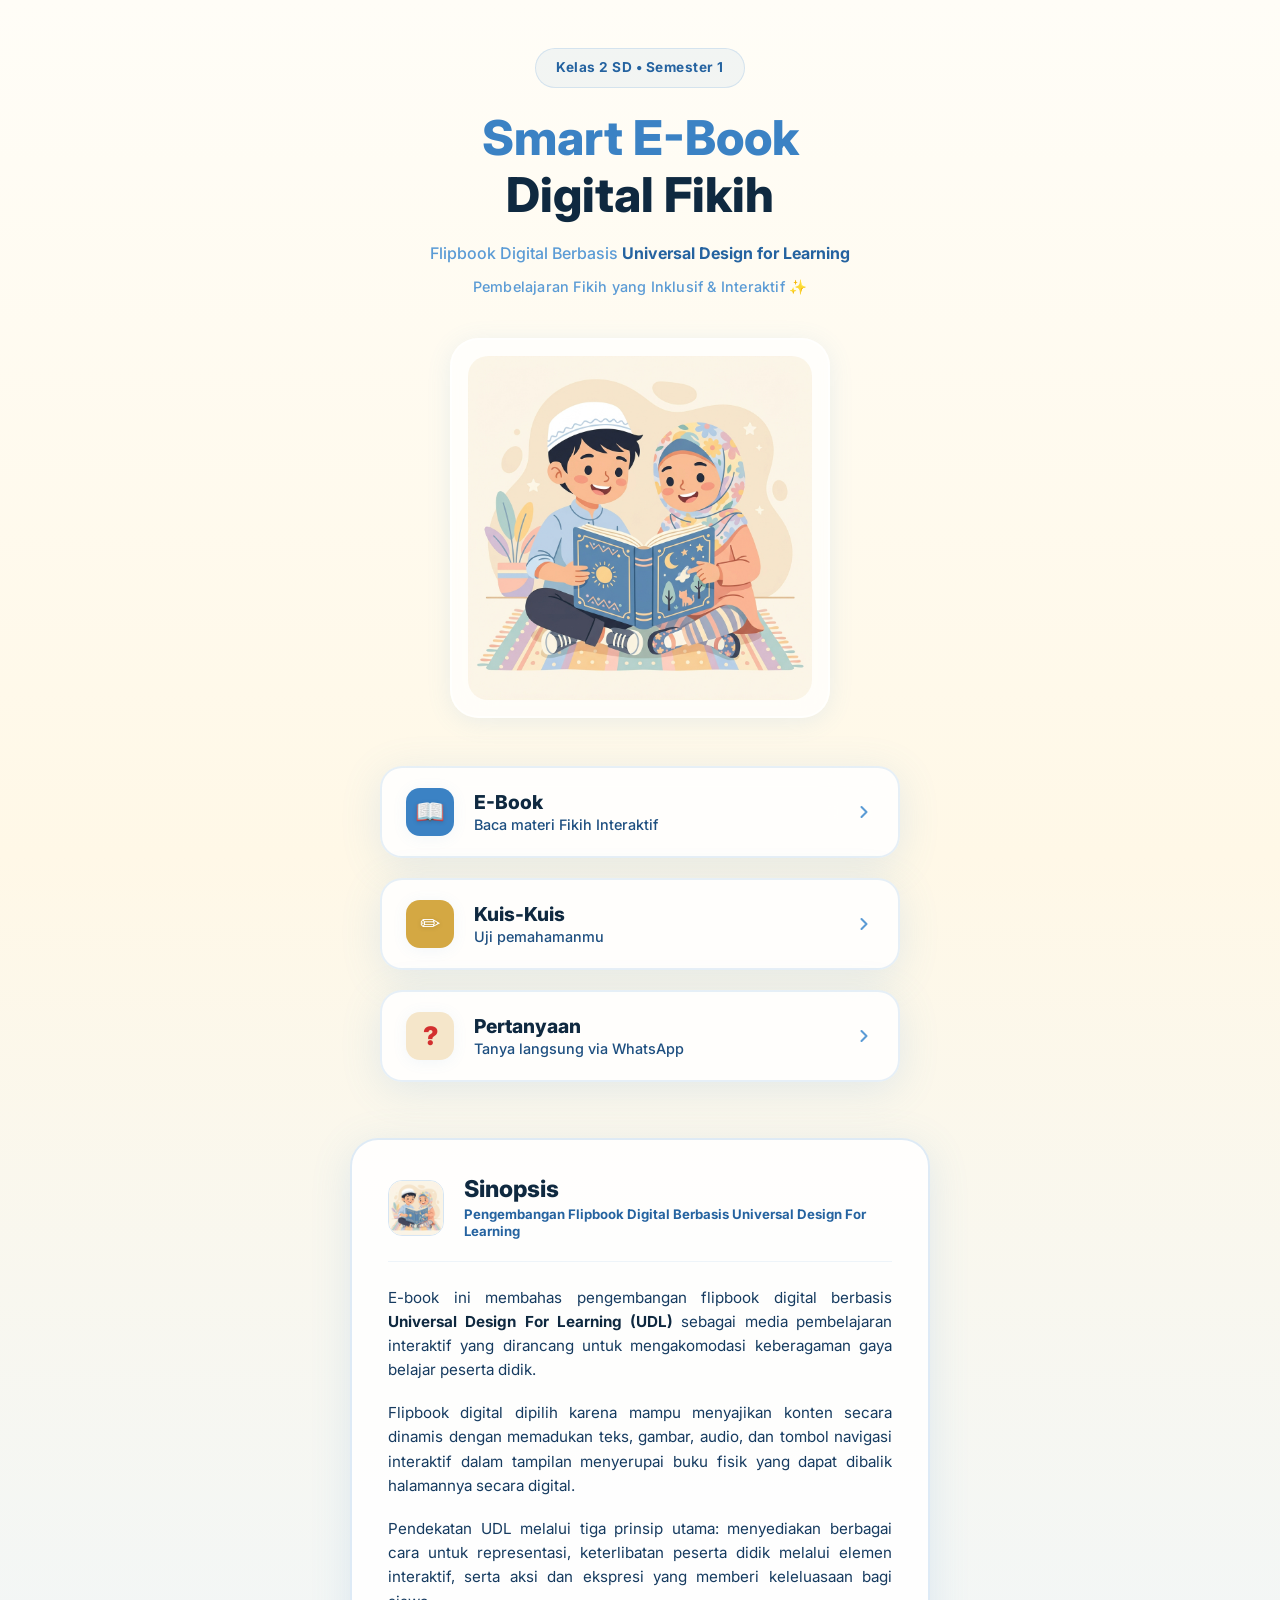
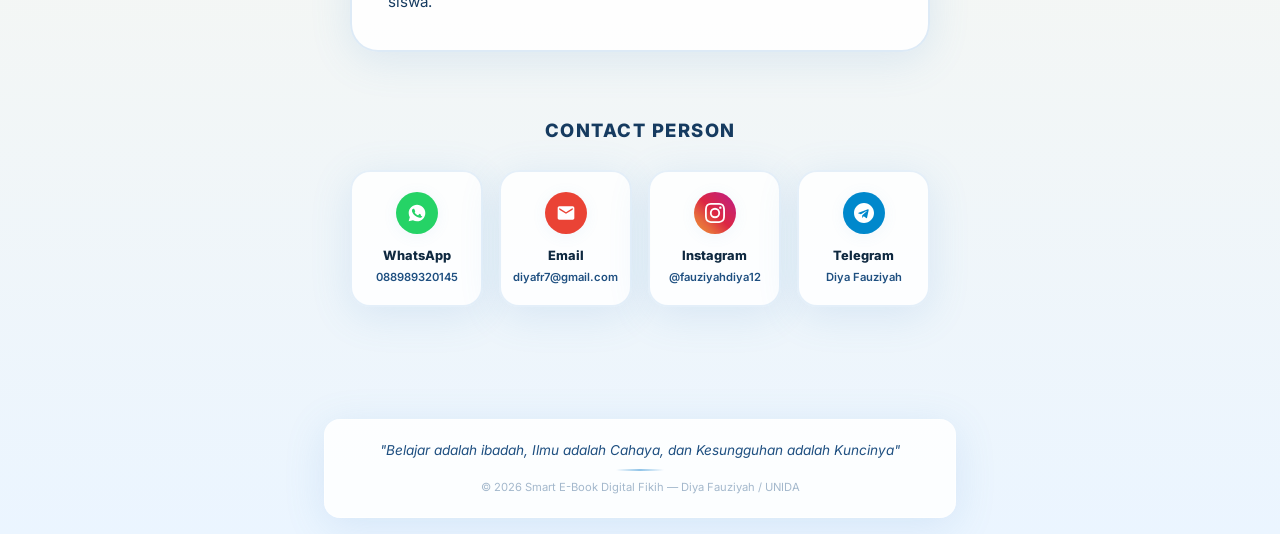
==== commit 40086def: "revisi: implement landing page, global styles, and assets for rifki task" ====
--- a/Html Version/index.html
+++ b/Html Version/index.html
@@ -13,7 +13,8 @@
         rel="stylesheet">
 
     <!-- Link CSS Utama -->
-    <link rel="stylesheet" href="css/style.css">
+    <link rel="stylesheet" href="css/common.css">
+    <link rel="stylesheet" href="css/index.css">
 </head>
 
 <body class="bg-pattern landing-body">
--- a/Html Version/css/common.css
+++ b/Html Version/css/common.css
@@ -0,0 +1,279 @@
+/* ==========================================================================
+   Core Design System & Shared Styles (common.css)
+   ========================================================================== */
+
+:root {
+  /* ===== Color Palette: Blue + Cream/Kuning Lembut ===== */
+  --color-cream-50: #FFFDF7;
+  --color-cream-100: #FFF8E7;
+  --color-cream-200: #F5E6CA;
+  --color-cream-300: #EDDBB3;
+  --color-cream-400: #E0C990;
+
+  --color-blue-50: #EBF5FF;
+  --color-blue-100: #E8F4FD;
+  --color-blue-200: #C5E2F6;
+  --color-blue-300: #90C4E8;
+  --color-blue-400: #5B9BD5;
+  --color-blue-500: #3B82C4;
+  --color-blue-600: #2563A0;
+  --color-blue-700: #1E4F80;
+  --color-blue-800: #163B60;
+  --color-blue-900: #0F2940;
+
+  --color-gold-400: #D4A843;
+  --color-gold-500: #C49B38;
+
+  --color-green-400: #4CAF50;
+  --color-green-500: #388E3C;
+
+  --color-red-400: #EF5350;
+  --color-red-500: #D32F2F;
+
+  /* ===== Fonts ===== */
+  --font-sans: 'Inter', system-ui, -apple-system, sans-serif;
+  --font-arabic: 'Amiri', "Traditional Arabic", serif;
+  --font-dyslexia: "OpenDyslexic", "Comic Sans MS", sans-serif;
+
+  /* ===== Shadows & Spacing ===== */
+  --shadow-soft: 0 2px 15px rgba(91, 155, 213, 0.08);
+  --shadow-card: 0 4px 24px rgba(91, 155, 213, 0.12);
+  --shadow-elevated: 0 8px 40px rgba(91, 155, 213, 0.16);
+  --shadow-glow: 0 0 20px rgba(91, 155, 213, 0.25);
+  
+  --radius-xl: 1rem;
+  --radius-2xl: 1.25rem;
+  --radius-3xl: 1.5rem;
+  
+  --ease-spring: cubic-bezier(0.34, 1.56, 0.64, 1);
+}
+
+/* @font-face untuk OpenDyslexic (Simpan file font di public/fonts/) */
+@font-face {
+  font-family: 'OpenDyslexic';
+  src: url('../public/fonts/OpenDyslexic-Regular.woff2') format('woff2'),
+       url('../public/fonts/OpenDyslexic-Regular.woff') format('woff');
+  font-weight: normal;
+  font-style: normal;
+}
+
+/* ===== Base Styles ===== */
+* {
+  box-sizing: border-box;
+  margin: 0;
+  padding: 0;
+}
+
+body {
+  font-family: var(--font-sans);
+  background: linear-gradient(135deg, var(--color-cream-50) 0%, var(--color-cream-100) 50%, var(--color-blue-50) 100%);
+  color: var(--color-blue-900);
+  min-height: 100vh;
+  line-height: 1.6;
+  display: flex;
+  flex-direction: column;
+}
+
+/* Base class untuk pola dekoratif di background */
+.bg-pattern {
+  background-image:
+    radial-gradient(circle at 20% 80%, rgba(91, 155, 213, 0.05) 0%, transparent 50%),
+    radial-gradient(circle at 80% 20%, rgba(212, 168, 67, 0.05) 0%, transparent 50%);
+  background-attachment: fixed;
+}
+
+.container {
+  max-width: 1200px;
+  margin: 0 auto;
+  padding: 0 1rem;
+}
+
+/* ===== Glassmorphism Cards ===== */
+.glass-card {
+  background: rgba(255, 255, 255, 0.7);
+  backdrop-filter: blur(20px);
+  -webkit-backdrop-filter: blur(20px);
+  border: 2.5px solid rgba(91, 155, 213, 0.25);
+  box-shadow: var(--shadow-card);
+}
+
+.glass-card-strong {
+  background: rgba(255, 255, 255, 0.85);
+  backdrop-filter: blur(30px);
+  -webkit-backdrop-filter: blur(30px);
+  border: 2.5px solid rgba(91, 155, 213, 0.4);
+  box-shadow: var(--shadow-elevated);
+}
+
+/* ===== Accessibility Font Zoom Helpers ===== */
+.font-scale-100 { font-size: 100%; }
+.font-scale-110 { font-size: 110%; }
+.font-scale-120 { font-size: 120%; }
+.font-scale-130 { font-size: 130%; }
+.font-scale-140 { font-size: 140%; }
+.font-scale-150 { font-size: 150%; }
+.font-scale-160 { font-size: 160%; }
+
+/* Zoom khusus untuk slide card di ebook */
+.font-scale-100 .slide-card-container { font-size: 100% !important; }
+.font-scale-110 .slide-card-container { font-size: 110% !important; }
+.font-scale-120 .slide-card-container { font-size: 120% !important; }
+.font-scale-130 .slide-card-container { font-size: 130% !important; }
+.font-scale-140 .slide-card-container { font-size: 140% !important; }
+.font-scale-150 .slide-card-container { font-size: 150% !important; }
+.font-scale-160 .slide-card-container { font-size: 160% !important; }
+
+/* Font size overrides for arabic text when scaled */
+.font-scale-100 .block-arabic { font-size: 1.5em; }
+.font-scale-110 .block-arabic { font-size: 1.55em; }
+.font-scale-120 .block-arabic { font-size: 1.6em; }
+.font-scale-130 .block-arabic { font-size: 1.65em; }
+.font-scale-140 .block-arabic { font-size: 1.7em; }
+.font-scale-150 .block-arabic { font-size: 1.75em; }
+.font-scale-160 .block-arabic { font-size: 1.8em; }
+
+/* ===== Dyslexia Mode Overrides ===== */
+body.dyslexia-mode {
+  font-family: var(--font-dyslexia) !important;
+  letter-spacing: 0.05em;
+  word-spacing: 0.12em;
+}
+
+body.dyslexia-mode * {
+  font-family: inherit !important;
+  line-height: 1.8 !important;
+}
+
+body.dyslexia-mode [lang="ar"],
+body.dyslexia-mode .arabic-text {
+  font-family: var(--font-arabic) !important;
+}
+
+/* ===== CSS Keyframes Animations ===== */
+@keyframes fadeIn {
+  from { opacity: 0; }
+  to { opacity: 1; }
+}
+
+@keyframes slideInRight {
+  from {
+    opacity: 0;
+    transform: translateX(20px);
+  }
+  to {
+    opacity: 1;
+    transform: translateX(0);
+  }
+}
+
+@keyframes slideInLeft {
+  from {
+    opacity: 0;
+    transform: translateX(-20px);
+  }
+  to {
+    opacity: 1;
+    transform: translateX(0);
+  }
+}
+
+@keyframes float {
+  0%, 100% { transform: translateY(0); }
+  50% { transform: translateY(-8px); }
+}
+
+@keyframes pulse-soft {
+  0%, 100% { opacity: 1; }
+  50% { opacity: 0.65; }
+}
+
+@keyframes fade-in-up {
+  from {
+    opacity: 0;
+    transform: translateY(12px);
+  }
+  to {
+    opacity: 1;
+    transform: translateY(0);
+  }
+}
+
+@keyframes pulseGlow {
+  0% { box-shadow: 0 0 0 0 rgba(91, 155, 213, 0.4); }
+  70% { box-shadow: 0 0 0 10px rgba(91, 155, 213, 0); }
+  100% { box-shadow: 0 0 0 0 rgba(91, 155, 213, 0); }
+}
+
+@keyframes fadeInUp {
+  from {
+    opacity: 0;
+    transform: translateY(20px);
+  }
+  to {
+    opacity: 1;
+    transform: translateY(0);
+  }
+}
+
+@keyframes popoverShow {
+  from {
+    opacity: 0;
+    transform: scale(0.9) translateY(-10px);
+  }
+  to {
+    opacity: 1;
+    transform: scale(1) translateY(0);
+  }
+}
+
+/* Animation classes */
+.animate-fade-in {
+  animation: fadeIn 0.4s ease-out both;
+}
+
+.animate-slide-right {
+  animation: slideInRight 0.4s ease-out both;
+}
+
+.animate-slide-left {
+  animation: slideInLeft 0.4s ease-out both;
+}
+
+.animate-float {
+  animation: float 2.5s ease-in-out infinite;
+}
+
+.animate-pulse-soft {
+  animation: pulse-soft 2s ease-in-out infinite;
+}
+
+.animate-fade-in-up {
+  animation: fade-in-up 0.5s ease-out both;
+}
+
+.animate-pulse-glow {
+  animation: pulseGlow 2s infinite;
+}
+
+/* ===== Shared Navigation Elements ===== */
+.back-link {
+  display: flex;
+  align-items: center;
+  gap: 0.375rem;
+  color: var(--color-blue-500);
+  text-decoration: none;
+  font-size: 0.875rem;
+  font-weight: 600;
+  transition: color 0.2s, transform 0.2s;
+}
+
+.back-link:hover {
+  color: var(--color-blue-700);
+  transform: translateX(-2px);
+}
+
+.chevron-icon {
+  width: 1.25rem;
+  height: 1.25rem;
+  flex-shrink: 0;
+}
--- a/Html Version/css/index.css
+++ b/Html Version/css/index.css
@@ -0,0 +1,992 @@
+/* ==========================================================================
+   Landing Page Styles (index.css)
+   ========================================================================== */
+
+/* ===== Common Components (Buttons) ===== */
+.btn {
+  display: inline-flex;
+  align-items: center;
+  justify-content: center;
+  gap: 0.5rem;
+  padding: 0.8rem 1.8rem;
+  border-radius: 50px;
+  font-family: var(--font-sans);
+  font-weight: 700;
+  text-decoration: none;
+  border: none;
+  cursor: pointer;
+  transition: all 0.3s var(--ease-spring);
+  box-shadow: 0 4px 6px rgba(0, 0, 0, 0.05);
+}
+
+.btn-primary {
+  background: linear-gradient(135deg, var(--color-blue-400), var(--color-blue-600));
+  color: #fff;
+}
+
+.btn-primary:hover {
+  transform: translateY(-3px) scale(1.02);
+  box-shadow: var(--shadow-glow);
+  background: linear-gradient(135deg, var(--color-blue-500), var(--color-blue-700));
+}
+
+.btn-secondary {
+  background: linear-gradient(135deg, var(--color-cream-300), var(--color-cream-400));
+  color: var(--color-blue-900);
+  border: 1px solid var(--color-cream-200);
+}
+
+.btn-secondary:hover {
+  transform: translateY(-3px) scale(1.02);
+  box-shadow: 0 6px 15px rgba(224, 201, 144, 0.4);
+  background: linear-gradient(135deg, var(--color-cream-400), var(--color-cream-200));
+}
+
+.btn:active {
+  transform: translateY(-1px) scale(0.98);
+}
+
+/* ===== Navbar ===== */
+.navbar {
+  display: flex;
+  justify-content: space-between;
+  align-items: center;
+  padding: 1rem 2rem;
+  margin-top: 1rem;
+  border-radius: 50px;
+}
+
+.navbar-brand {
+  display: flex;
+  align-items: center;
+  gap: 0.8rem;
+  font-size: 1.25rem;
+  font-weight: 800;
+  color: var(--color-blue-900);
+  text-decoration: none;
+}
+
+.navbar-brand img {
+  height: 40px;
+  width: auto;
+}
+
+.navbar-nav {
+  display: flex;
+  gap: 1.5rem;
+  list-style: none;
+  align-items: center;
+}
+
+.navbar-nav a {
+  text-decoration: none;
+  color: var(--color-blue-800);
+  font-weight: 600;
+  transition: color 0.3s;
+}
+
+.navbar-nav a:hover {
+  color: var(--color-blue-500);
+}
+
+/* ===== Hero Section ===== */
+.hero-section {
+  display: grid;
+  grid-template-columns: 1.2fr 0.8fr;
+  gap: 3rem;
+  align-items: center;
+  padding: 4rem 0;
+  min-height: 70vh;
+}
+
+.hero-content {
+  display: flex;
+  flex-direction: column;
+  align-items: flex-start;
+  gap: 1.5rem;
+}
+
+.hero-badge {
+  background: var(--color-blue-100);
+  color: var(--color-blue-700);
+  padding: 0.5rem 1.2rem;
+  border-radius: 50px;
+  font-size: 0.85rem;
+  font-weight: 700;
+  border: 1px solid var(--color-blue-200);
+}
+
+.hero-title {
+  font-size: 3rem;
+  font-weight: 800;
+  line-height: 1.2;
+  color: var(--color-blue-900);
+}
+
+.hero-title span {
+  background: linear-gradient(135deg, var(--color-blue-500), var(--color-blue-700));
+  -webkit-background-clip: text;
+  -webkit-text-fill-color: transparent;
+}
+
+.hero-subtitle {
+  font-size: 1.2rem;
+  color: var(--color-blue-800);
+  max-width: 540px;
+}
+
+.hero-actions {
+  display: flex;
+  gap: 1rem;
+  margin-top: 1rem;
+}
+
+.hero-image-container {
+  display: flex;
+  justify-content: center;
+  align-items: center;
+  position: relative;
+}
+
+.hero-image-container img {
+  width: 100%;
+  max-width: 400px;
+  height: auto;
+  border-radius: var(--radius-3xl);
+  box-shadow: var(--shadow-elevated);
+  border: 8px solid rgba(255, 255, 255, 0.8);
+}
+
+/* Decorative shapes for Hero */
+.hero-decor-1 {
+  position: absolute;
+  top: -20px;
+  right: -20px;
+  width: 80px;
+  height: 80px;
+  background: radial-gradient(circle, var(--color-cream-300) 0%, transparent 70%);
+  z-index: -1;
+  animation: float 6s ease-in-out infinite;
+}
+
+.hero-decor-2 {
+  position: absolute;
+  bottom: -30px;
+  left: -20px;
+  width: 100px;
+  height: 100px;
+  background: radial-gradient(circle, var(--color-blue-200) 0%, transparent 70%);
+  z-index: -1;
+  animation: float 5s ease-in-out infinite alternate;
+}
+
+/* ===== Menu Grid (3 Cards) ===== */
+.menu-section {
+  padding: 3rem 0;
+}
+
+.section-title {
+  text-align: center;
+  font-size: 2.2rem;
+  font-weight: 800;
+  margin-bottom: 3rem;
+  color: var(--color-blue-900);
+}
+
+.section-title span {
+  color: var(--color-blue-600);
+}
+
+.menu-grid {
+  display: grid;
+  grid-template-columns: repeat(auto-fit, minmax(320px, 1fr));
+  gap: 2rem;
+}
+
+.menu-card {
+  display: flex;
+  flex-direction: column;
+  align-items: center;
+  text-align: center;
+  gap: 1.2rem;
+  text-decoration: none;
+  color: inherit;
+  border: 2px solid transparent;
+}
+
+.menu-card:hover {
+  transform: translateY(-10px);
+  border-color: var(--color-blue-200);
+  box-shadow: var(--shadow-elevated);
+}
+
+.menu-card-icon {
+  width: 80px;
+  height: 80px;
+  border-radius: 50%;
+  background: linear-gradient(135deg, var(--color-blue-100), var(--color-blue-200));
+  display: flex;
+  align-items: center;
+  justify-content: center;
+  font-size: 2.5rem;
+  box-shadow: var(--shadow-soft);
+  transition: all 0.3s var(--ease-spring);
+}
+
+.menu-card:hover .menu-card-icon {
+  background: linear-gradient(135deg, var(--color-blue-400), var(--color-blue-600));
+  color: white;
+  transform: scale(1.1) rotate(5deg);
+}
+
+.menu-card-title {
+  font-size: 1.5rem;
+  font-weight: 700;
+  color: var(--color-blue-900);
+}
+
+.menu-card-desc {
+  font-size: 0.95rem;
+  color: var(--color-blue-800);
+  line-height: 1.5;
+}
+
+/* ===== Synopsis Section ===== */
+.synopsis-section {
+  margin: 4rem auto;
+}
+
+.synopsis-grid {
+  display: grid;
+  grid-template-columns: 1fr 1fr;
+  gap: 3rem;
+  align-items: center;
+}
+
+.synopsis-content {
+  display: flex;
+  flex-direction: column;
+  gap: 1.5rem;
+}
+
+.synopsis-title {
+  font-size: 2rem;
+  font-weight: 800;
+  color: var(--color-blue-900);
+}
+
+.synopsis-text {
+  font-size: 1.05rem;
+  color: var(--color-blue-800);
+}
+
+.synopsis-chapters {
+  display: flex;
+  flex-direction: column;
+  gap: 1.2rem;
+}
+
+.chapter-item {
+  display: flex;
+  align-items: flex-start;
+  gap: 1rem;
+  padding: 1.2rem;
+  background: rgba(255, 255, 255, 0.4);
+  border-radius: var(--radius-xl);
+  border: 1px solid rgba(255, 255, 255, 0.3);
+  transition: all 0.3s;
+}
+
+.chapter-item:hover {
+  background: rgba(255, 255, 255, 0.8);
+  transform: translateX(5px);
+  border-color: var(--color-blue-200);
+}
+
+.chapter-number {
+  background: var(--color-blue-600);
+  color: white;
+  width: 36px;
+  height: 36px;
+  border-radius: 50%;
+  display: flex;
+  align-items: center;
+  justify-content: center;
+  font-weight: 700;
+  flex-shrink: 0;
+}
+
+.chapter-info h4 {
+  font-size: 1.1rem;
+  color: var(--color-blue-900);
+  margin-bottom: 0.2rem;
+}
+
+.chapter-info p {
+  font-size: 0.9rem;
+  color: var(--color-blue-800);
+}
+
+.synopsis-image-container {
+  display: flex;
+  justify-content: center;
+}
+
+.synopsis-image-container img {
+  width: 100%;
+  max-width: 450px;
+  height: auto;
+  border-radius: var(--radius-2xl);
+  box-shadow: var(--shadow-card);
+  border: 6px solid white;
+}
+
+/* ===== Contact & Developer Section ===== */
+.contact-section {
+  text-align: center;
+  padding: 3rem 2rem;
+  margin: 4rem auto;
+}
+
+.contact-grid {
+  display: flex;
+  justify-content: center;
+  flex-wrap: wrap;
+  gap: 1.5rem;
+  margin-top: 2rem;
+}
+
+.contact-btn {
+  display: inline-flex;
+  align-items: center;
+  justify-content: center;
+  width: 64px;
+  height: 64px;
+  border-radius: 50%;
+  text-decoration: none;
+  color: white;
+  transition: all 0.3s var(--ease-spring);
+  box-shadow: var(--shadow-soft);
+}
+
+.contact-btn svg {
+  width: 32px;
+  height: 32px;
+}
+
+.contact-btn-wa {
+  background-color: #25D366;
+  color: white;
+}
+
+.contact-btn-wa:hover {
+  background-color: #20ba5a;
+  transform: translateY(-3px);
+  box-shadow: 0 5px 15px rgba(37, 211, 102, 0.4);
+}
+
+.contact-btn-email {
+  background-color: #EA4335;
+  color: white;
+}
+
+.contact-btn-email:hover {
+  background-color: #d63629;
+  transform: translateY(-3px);
+  box-shadow: 0 5px 15px rgba(234, 67, 53, 0.4);
+}
+
+.contact-btn-ig {
+  background: linear-gradient(45deg, #f09433 0%, #e6683c 25%, #dc2743 50%, #cc2366 75%, #bc1888 100%);
+  color: white;
+}
+
+.contact-btn-ig:hover {
+  transform: translateY(-3px);
+  box-shadow: 0 5px 15px rgba(220, 39, 67, 0.4);
+}
+
+.contact-btn-tg {
+  background-color: #0088cc;
+  color: white;
+}
+
+.contact-btn-tg:hover {
+  background-color: #0077b5;
+  transform: translateY(-3px);
+  box-shadow: 0 5px 15px rgba(0, 136, 204, 0.4);
+}
+
+/* ===== Footer ===== */
+footer {
+  background: linear-gradient(135deg, var(--color-blue-900), var(--color-blue-800));
+  color: rgba(255, 255, 255, 0.8);
+  padding: 3rem 1.5rem;
+  text-align: center;
+  margin-top: 5rem;
+  border-top-left-radius: 30px;
+  border-top-right-radius: 30px;
+}
+
+.footer-quote {
+  font-size: 1.15rem;
+  font-style: italic;
+  max-width: 600px;
+  margin: 0 auto 1.5rem;
+  color: var(--color-cream-100);
+}
+
+.footer-divider {
+  width: 80px;
+  height: 3px;
+  background: var(--color-cream-300);
+  margin: 1.5rem auto;
+  border-radius: 10px;
+}
+
+footer p {
+  font-size: 0.9rem;
+}
+
+/* ==========================================================================
+   Redesigned Landing Page (Figma-aligned)
+   ========================================================================== */
+
+.landing-body {
+  background: linear-gradient(180deg, var(--color-cream-50) 0%, var(--color-cream-100) 40%, var(--color-blue-50) 100%);
+  display: flex;
+  flex-direction: column;
+  align-items: center;
+  justify-content: flex-start;
+  min-height: 100vh;
+  margin: 0;
+  padding: 0;
+}
+
+.landing-container {
+  max-width: 680px;
+  width: 100%;
+  margin: 0 auto;
+  padding: 3rem 1.5rem 1rem;
+  display: flex;
+  flex-direction: column;
+  align-items: center;
+}
+
+/* Top Badge */
+.top-badge-container {
+  margin-bottom: 1.5rem;
+}
+
+.top-badge {
+  background: rgba(91, 155, 213, 0.08);
+  color: var(--color-blue-600);
+  padding: 0.5rem 1.25rem;
+  border-radius: 50px;
+  font-size: 0.85rem;
+  font-weight: 700;
+  border: 1px solid rgba(91, 155, 213, 0.2);
+  display: inline-block;
+  letter-spacing: 0.5px;
+}
+
+/* Hero Header */
+.hero-header {
+  text-align: center;
+  margin-bottom: 2.5rem;
+  width: 100%;
+}
+
+.landing-title {
+  font-size: 3rem;
+  font-weight: 800;
+  color: var(--color-blue-500);
+  line-height: 1.1;
+  margin-bottom: 0.25rem;
+}
+
+.landing-subtitle-main {
+  font-size: 3rem;
+  font-weight: 800;
+  color: var(--color-blue-900);
+  line-height: 1.1;
+  margin-bottom: 1.25rem;
+}
+
+.landing-subtext {
+  font-size: 1rem;
+  color: var(--color-blue-400);
+  font-weight: 500;
+  margin-bottom: 0.5rem;
+}
+
+.landing-subtext span {
+  font-weight: 700;
+  color: var(--color-blue-600);
+}
+
+.landing-highlight {
+  font-size: 0.9rem;
+  color: var(--color-blue-400);
+  font-weight: 500;
+  margin-bottom: 0;
+  letter-spacing: 0.2px;
+}
+
+/* Cover Image Card */
+.cover-card-container {
+  width: 100%;
+  max-width: 380px;
+  margin-bottom: 3rem;
+  display: flex;
+  justify-content: center;
+}
+
+.cover-card {
+  padding: 1rem;
+  border-radius: 28px;
+  background: rgba(255, 255, 255, 0.7);
+  box-shadow: var(--shadow-card);
+  border: 2px solid rgba(255, 255, 255, 0.6);
+  width: 100%;
+}
+
+.cover-image {
+  width: 100%;
+  height: auto;
+  border-radius: 20px;
+  display: block;
+}
+
+/* Vertical Menu Section */
+.menu-vertical-section {
+  width: 100%;
+  max-width: 520px;
+  margin-bottom: 3.5rem;
+}
+
+.menu-vertical-list {
+  display: flex;
+  flex-direction: column;
+  gap: 1.25rem;
+}
+
+.menu-vertical-item {
+  display: flex;
+  align-items: center;
+  padding: 1.25rem 1.5rem;
+  text-decoration: none;
+  border-radius: 22px;
+  transition: all 0.3s var(--ease-spring);
+  border: 2px solid rgba(91, 155, 213, 0.15);
+  cursor: pointer;
+}
+
+.menu-vertical-item:hover {
+  transform: translateY(-4px);
+  box-shadow: var(--shadow-elevated);
+  border-color: var(--color-blue-300);
+  background: rgba(255, 255, 255, 0.95);
+}
+
+.item-left-icon {
+  width: 48px;
+  height: 48px;
+  border-radius: 14px;
+  display: flex;
+  align-items: center;
+  justify-content: center;
+  flex-shrink: 0;
+  margin-right: 1.25rem;
+  box-shadow: var(--shadow-soft);
+  font-size: 1.5rem;
+}
+
+.icon-blue {
+  background-color: var(--color-blue-500);
+  color: #ffffff;
+}
+
+.icon-yellow {
+  background-color: var(--color-gold-400);
+  color: #ffffff;
+}
+
+.icon-orange {
+  background-color: var(--color-cream-200);
+  color: var(--color-red-500);
+}
+
+.item-left-icon svg {
+  width: 22px;
+  height: 22px;
+}
+
+/* Emoji icon in menu items */
+.menu-icon-emoji {
+  font-size: 1.5rem;
+  line-height: 1;
+  display: block;
+  filter: drop-shadow(0 1px 2px rgba(0,0,0,0.15));
+}
+
+/* Plain red question mark for Pertanyaan */
+.menu-icon-question {
+  font-size: 1.6rem;
+  font-weight: 900;
+  color: var(--color-red-500);
+  line-height: 1;
+  display: block;
+  font-family: var(--font-sans);
+}
+
+.item-details {
+  flex: 1;
+  text-align: left;
+}
+
+.item-title {
+  font-size: 1.2rem;
+  font-weight: 800;
+  color: var(--color-blue-900);
+  margin-bottom: 0.15rem;
+  line-height: 1.2;
+}
+
+.item-desc {
+  font-size: 0.9rem;
+  color: var(--color-blue-700);
+  font-weight: 500;
+  line-height: 1.2;
+}
+
+.item-chevron {
+  color: var(--color-blue-400);
+  display: flex;
+  align-items: center;
+  justify-content: center;
+  transition: transform 0.3s var(--ease-spring), color 0.3s;
+}
+
+.item-chevron svg {
+  width: 20px;
+  height: 20px;
+}
+
+.menu-vertical-item:hover .item-chevron {
+  transform: translateX(4px);
+  color: var(--color-blue-600);
+}
+
+/* Sinopsis Section */
+.synopsis-single-section {
+  width: 100%;
+  max-width: 580px;
+  margin-bottom: 4rem;
+}
+
+.synopsis-card {
+  padding: 2.25rem;
+  border-radius: 28px;
+  text-align: left;
+  border: 2px solid rgba(91, 155, 213, 0.2);
+}
+
+.synopsis-header {
+  display: flex;
+  align-items: center;
+  gap: 1.25rem;
+  margin-bottom: 1.5rem;
+  border-bottom: 1.5px solid rgba(91, 155, 213, 0.1);
+  padding-bottom: 1.25rem;
+}
+
+.synopsis-avatar {
+  width: 56px;
+  height: 56px;
+  flex-shrink: 0;
+}
+
+.synopsis-avatar-img {
+  width: 100%;
+  height: 100%;
+  border-radius: 14px;
+  object-fit: cover;
+  border: 1.5px solid rgba(91, 155, 213, 0.25);
+  display: block;
+}
+
+.synopsis-avatar svg {
+  width: 100%;
+  height: 100%;
+  display: block;
+}
+
+.synopsis-header-text {
+  display: flex;
+  flex-direction: column;
+  gap: 0.15rem;
+}
+
+.synopsis-main-title {
+  font-size: 1.45rem;
+  font-weight: 800;
+  color: var(--color-blue-900);
+  line-height: 1.2;
+}
+
+.synopsis-subtitle-main {
+  font-size: 0.825rem;
+  color: var(--color-blue-600);
+  font-weight: 700;
+  line-height: 1.3;
+}
+
+.synopsis-body {
+  display: flex;
+  flex-direction: column;
+  gap: 1.15rem;
+}
+
+.synopsis-body p {
+  font-size: 0.95rem;
+  line-height: 1.6;
+  color: var(--color-blue-800);
+  text-align: justify;
+  margin: 0;
+}
+
+.synopsis-body p strong {
+  color: var(--color-blue-900);
+  font-weight: 700;
+}
+
+/* Contact Person Section */
+.contact-card-section {
+  width: 100%;
+  max-width: 580px;
+  margin-bottom: 4rem;
+  text-align: center;
+}
+
+.contact-section-title {
+  font-size: 1.15rem;
+  font-weight: 800;
+  color: var(--color-blue-800);
+  margin-bottom: 1.5rem;
+  text-transform: uppercase;
+  letter-spacing: 1.5px;
+}
+
+.contact-card-grid {
+  display: grid;
+  grid-template-columns: repeat(4, 1fr);
+  gap: 1rem;
+  width: 100%;
+}
+
+.contact-info-card {
+  display: flex;
+  flex-direction: column;
+  align-items: center;
+  text-align: center;
+  padding: 1.25rem 0.5rem;
+  border-radius: 20px;
+  text-decoration: none;
+  transition: all 0.3s var(--ease-spring);
+  border: 2px solid rgba(91, 155, 213, 0.15);
+}
+
+.contact-info-card:hover {
+  transform: translateY(-5px);
+  box-shadow: var(--shadow-card);
+}
+
+.contact-info-card.val-wa:hover { border-color: #25D366; background: rgba(255, 255, 255, 0.95); }
+.contact-info-card.val-email:hover { border-color: #EA4335; background: rgba(255, 255, 255, 0.95); }
+.contact-info-card.val-ig:hover { border-color: #E1306C; background: rgba(255, 255, 255, 0.95); }
+.contact-info-card.val-tg:hover { border-color: #0088cc; background: rgba(255, 255, 255, 0.95); }
+
+.contact-info-icon {
+  width: 42px;
+  height: 42px;
+  border-radius: 50%;
+  display: flex;
+  align-items: center;
+  justify-content: center;
+  margin-bottom: 0.75rem;
+  color: white;
+  box-shadow: var(--shadow-soft);
+}
+
+.bg-wa { background-color: #25D366; }
+.bg-email { background-color: #EA4335; }
+.bg-ig { background: linear-gradient(45deg, #f09433 0%, #e6683c 25%, #dc2743 50%, #cc2366 75%, #bc1888 100%); }
+.bg-tg { background-color: #0088cc; }
+
+.contact-info-icon svg {
+  width: 20px;
+  height: 20px;
+  display: block;
+}
+
+.contact-info-label {
+  font-size: 0.8rem;
+  font-weight: 800;
+  color: var(--color-blue-900);
+  margin-bottom: 0.25rem;
+}
+
+.contact-info-value {
+  font-size: 0.7rem;
+  color: var(--color-blue-700);
+  font-weight: 600;
+  word-break: break-all;
+  max-width: 100%;
+  line-height: 1.3;
+}
+
+/* ===== Footer inside Card ===== */
+.ebook-footer {
+  margin-top: 1.5rem;
+  width: 100%;
+  max-width: 800px;
+}
+
+.ebook-footer-card {
+  padding: 1.25rem;
+  border-radius: var(--radius-xl);
+  text-align: center;
+  border: 1px solid rgba(255, 255, 255, 0.4);
+}
+
+.ebook-footer-quote {
+  font-size: 0.85rem;
+  color: var(--color-blue-700);
+  font-style: italic;
+}
+
+.ebook-footer-divider {
+  width: 3rem;
+  height: 2px;
+  background: linear-gradient(to right, transparent, var(--color-blue-300), transparent);
+  margin: 0.5rem auto;
+}
+
+.ebook-footer-copyright {
+  font-size: 0.7rem;
+  color: rgba(30, 79, 128, 0.4);
+}
+
+/* Quote */
+.landing-quote {
+  font-size: 1.25rem;
+  font-style: italic;
+  color: var(--color-blue-800);
+  text-align: center;
+  max-width: 520px;
+  margin: 0 auto 4rem;
+  line-height: 1.6;
+  font-weight: 600;
+  position: relative;
+}
+
+/* Footer */
+.landing-footer {
+  width: 100%;
+  padding: 2rem 1.5rem;
+  text-align: center;
+  border-top: 1.5px solid rgba(91, 155, 213, 0.15);
+  margin-top: auto;
+}
+
+.landing-footer p {
+  font-size: 0.85rem;
+  color: var(--color-blue-500);
+  font-weight: 700;
+  margin: 0;
+}
+
+/* Responsive media queries for redesigned landing page */
+@media (max-width: 600px) {
+  .landing-title {
+    font-size: 2.25rem;
+  }
+  .landing-subtitle-main {
+    font-size: 2.25rem;
+  }
+  .cover-card-container {
+    max-width: 300px;
+    margin-bottom: 2rem;
+  }
+  .menu-vertical-section {
+    margin-bottom: 2.5rem;
+  }
+  .menu-vertical-item {
+    padding: 1.1rem 1.25rem;
+  }
+  .synopsis-card {
+    padding: 1.5rem;
+  }
+  .contact-card-grid {
+    grid-template-columns: repeat(2, 1fr);
+  }
+}
+
+@media (max-width: 400px) {
+  .contact-card-grid {
+    grid-template-columns: 1fr;
+  }
+}
+
+/* ===== Responsive Styles (Media Queries) ===== */
+@media (max-width: 992px) {
+  .hero-section {
+    grid-template-columns: 1fr;
+    text-align: center;
+    gap: 2rem;
+    padding: 2rem 0;
+  }
+  .hero-content {
+    align-items: center;
+  }
+  .hero-title {
+    font-size: 2.5rem;
+  }
+  .synopsis-grid {
+    grid-template-columns: 1fr;
+    gap: 2.5rem;
+  }
+  .synopsis-image-container {
+    order: -1;
+  }
+}
+
+@media (max-width: 576px) {
+  .navbar {
+    flex-direction: column;
+    gap: 1rem;
+    padding: 1.5rem;
+  }
+  .navbar-nav {
+    flex-direction: column;
+    gap: 0.8rem;
+  }
+  .hero-title {
+    font-size: 2rem;
+  }
+  .hero-actions {
+    flex-direction: column;
+    width: 100%;
+    max-width: 300px;
+  }
+  .hero-actions .btn {
+    width: 100%;
+  }
+  .glass-card-strong {
+    padding: 1.5rem;
+  }
+  .glass-card {
+    padding: 1.2rem;
+  }
+}
